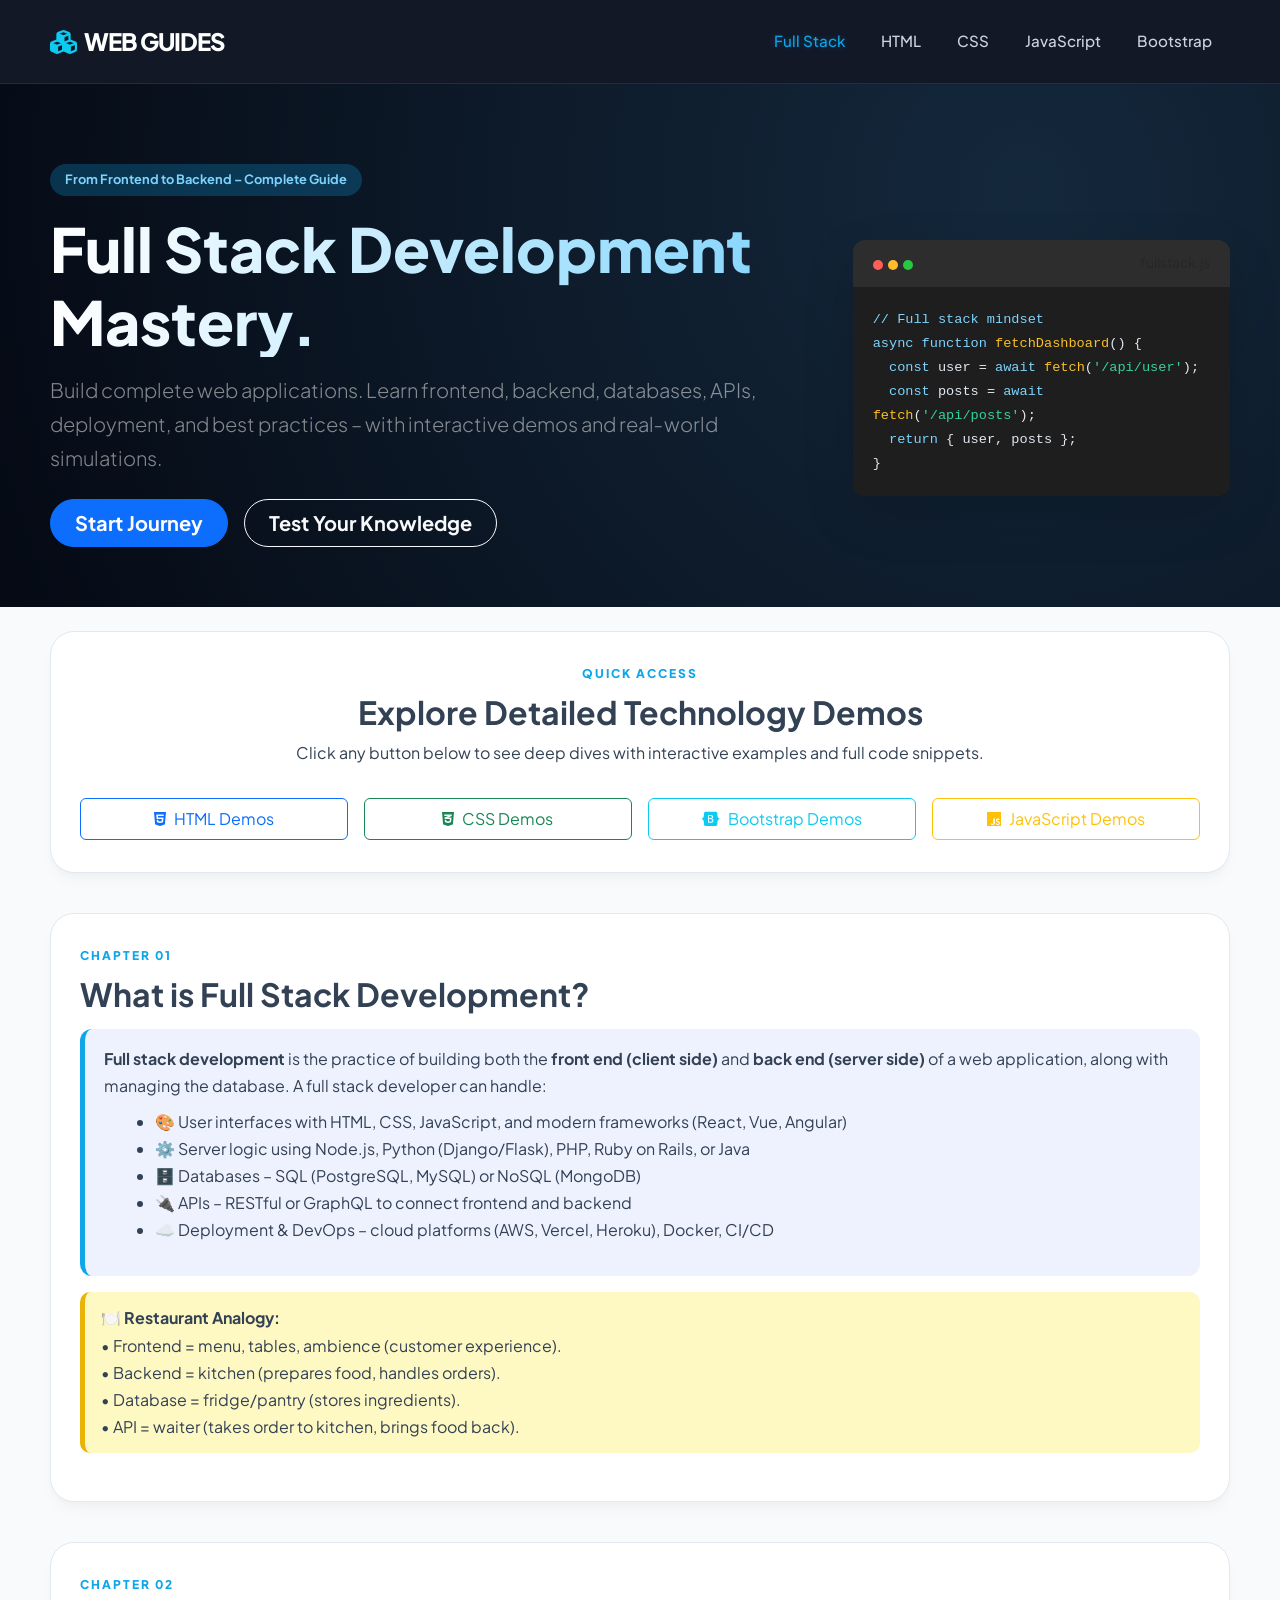
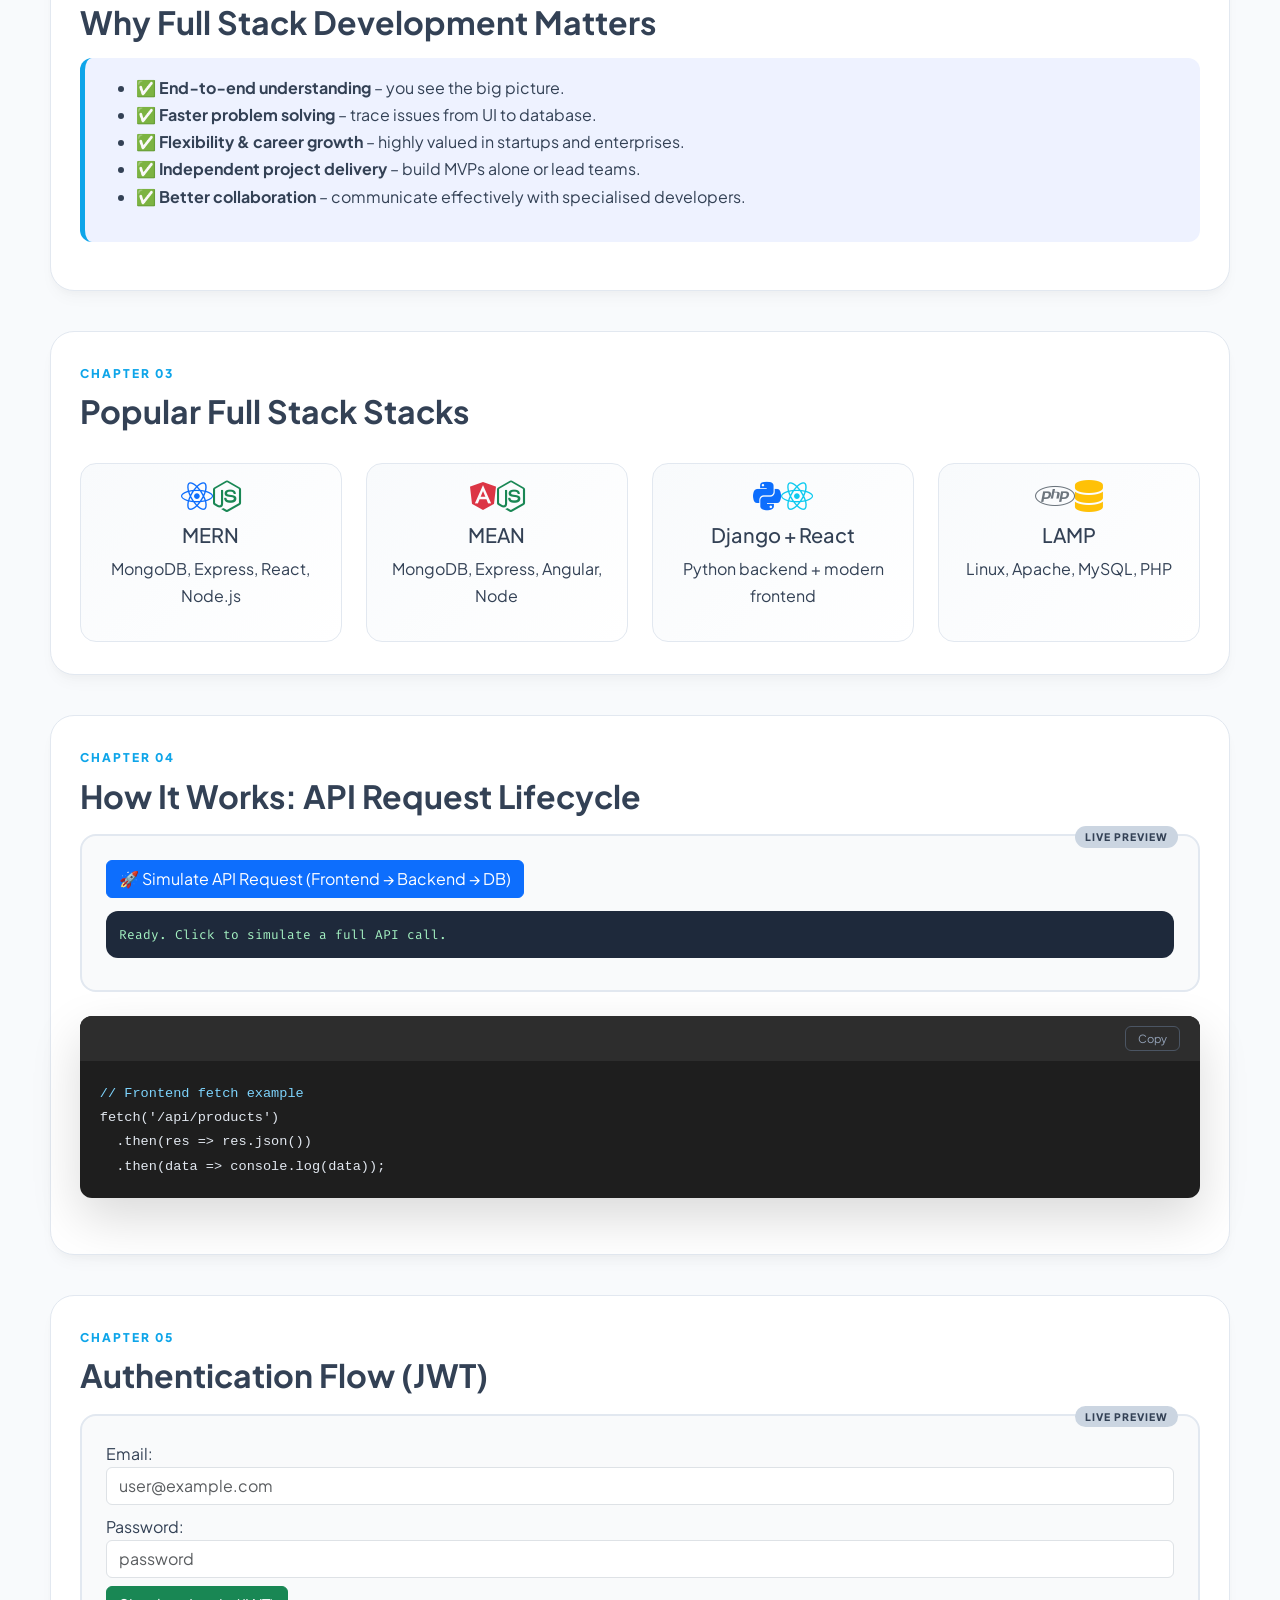
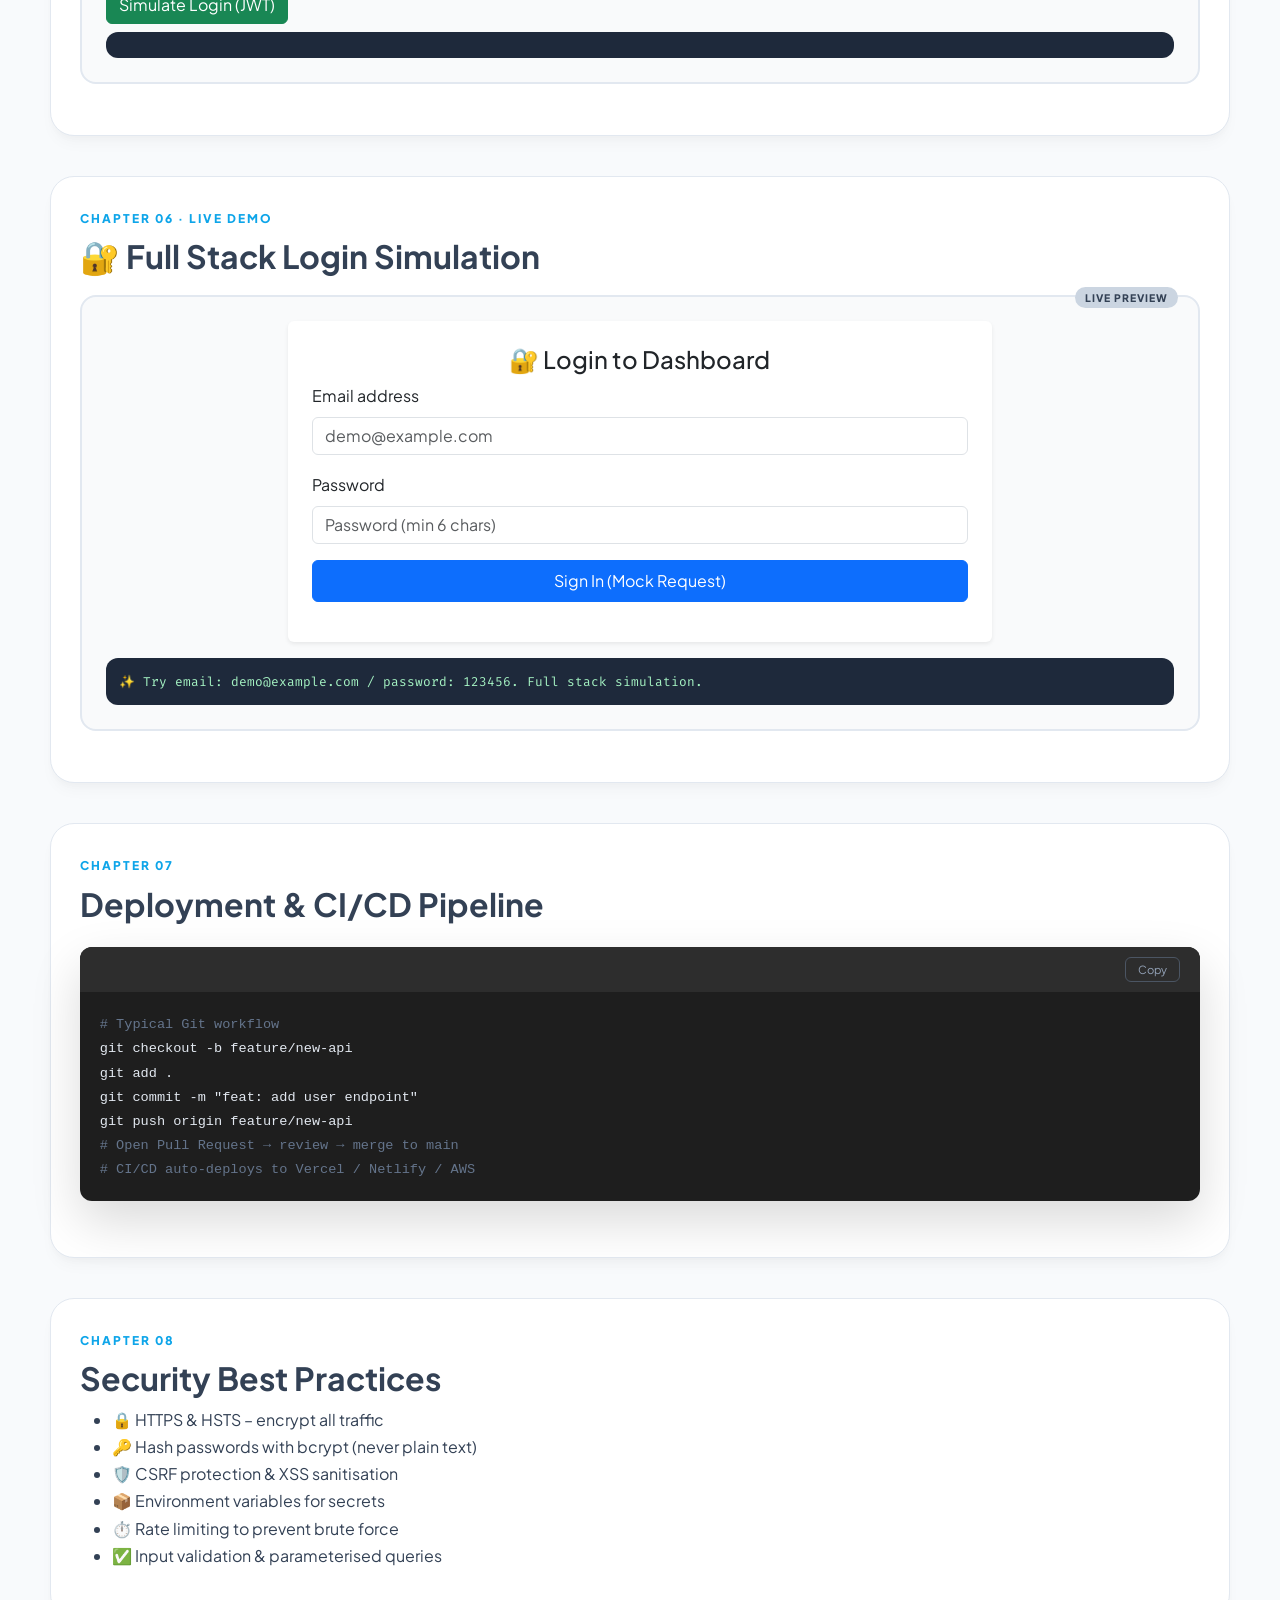
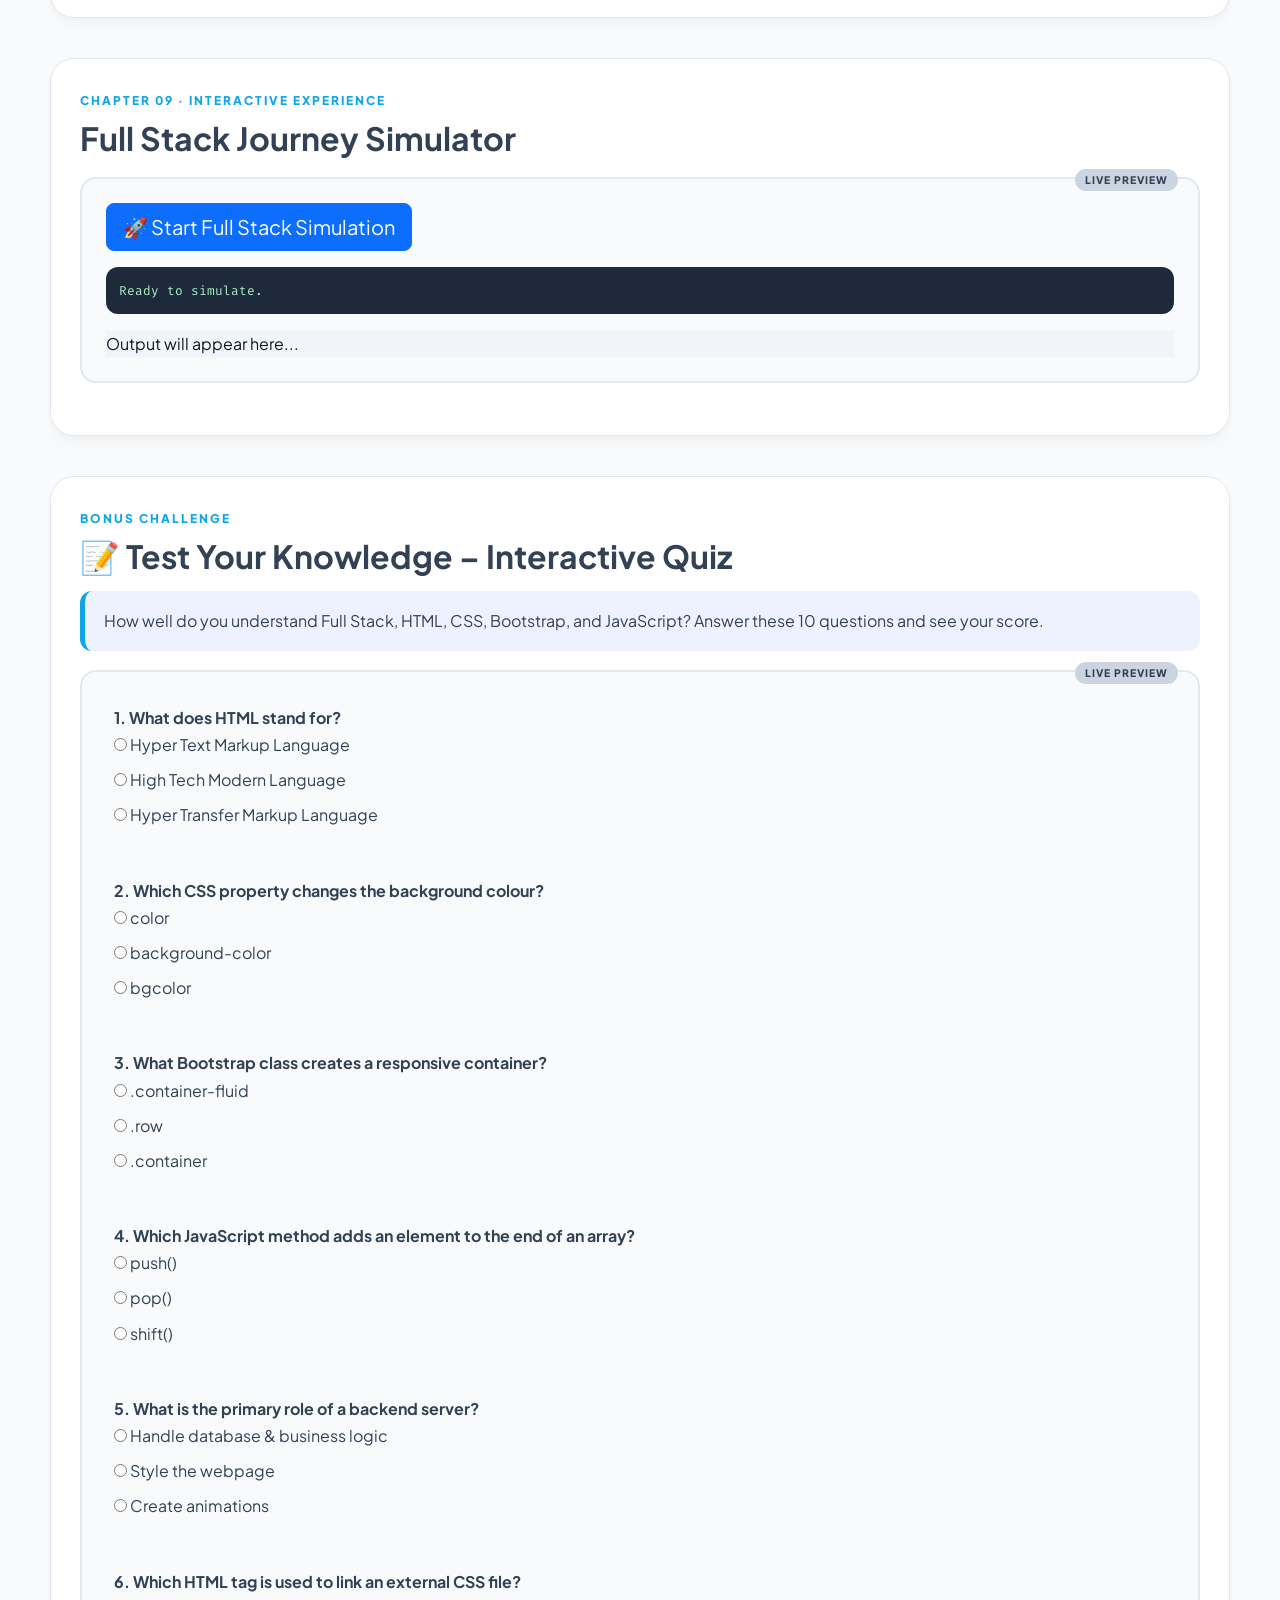
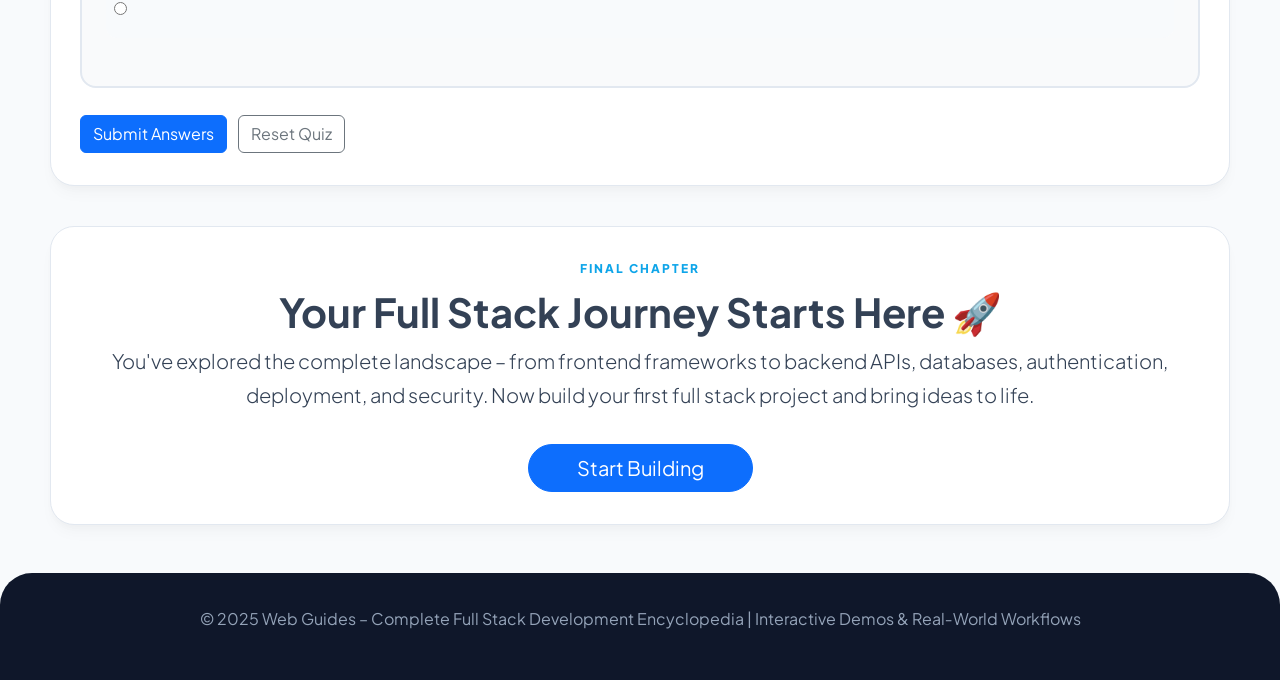
==== index.html @ 3c589c62 "Update index.html" ====
<!DOCTYPE html>
<html lang="en">
<head>
    <meta charset="UTF-8">
    <meta name="viewport" content="width=device-width, initial-scale=1.0, user-scalable=yes">
    <title>Full Stack Mastery | Complete Guide with Quiz & Interactive Demos</title>
    
    <!-- Bootstrap 5 CSS -->
    <link href="https://cdn.jsdelivr.net/npm/bootstrap@5.3.0/dist/css/bootstrap.min.css" rel="stylesheet">
    <!-- Google Fonts -->
    <link href="https://fonts.googleapis.com/css2?family=Plus+Jakarta+Sans:wght@300;400;500;600;700;800&family=Fira+Code:wght@400;500&display=swap" rel="stylesheet">
    <!-- FontAwesome -->
    <link rel="stylesheet" href="https://cdnjs.cloudflare.com/ajax/libs/font-awesome/6.4.0/css/all.min.css">
    
    <style>
        :root {
            --primary: #0ea5e9;
            --primary-dark: #0284c7;
            --dark: #0f172a;
            --light-bg: #f8fafc;
            --code-bg: #1e1e1e;
        }

        * {
            margin: 0;
            padding: 0;
            box-sizing: border-box;
        }

        body {
            font-family: 'Plus Jakarta Sans', sans-serif;
            background-color: var(--light-bg);
            color: #334155;
            line-height: 1.7;
        }

        .container {
            padding-left: 10px !important;
            padding-right: 10px !important;
            max-width: 1200px;
        }

        /* --- Updated Navbar & Hero Colors --- */
        .navbar {
            background: rgba(10, 15, 31, 0.96);
            backdrop-filter: blur(12px);
            border-bottom: 1px solid rgba(14, 165, 233, 0.2);
            padding: 1rem 0;
        }
        .navbar-brand { font-weight: 800; font-size: 1.5rem; letter-spacing: -1px; }
        .nav-link { 
            font-weight: 500; 
            color: #cbd5e1 !important; 
            margin: 0 10px;
            transition: 0.3s;
            font-size: 0.95rem;
        }
        .nav-link:hover, .nav-link.active { 
            color: var(--primary) !important; 
            text-shadow: 0 0 6px rgba(14,165,233,0.3);
        }

        /* Hero Section */
        .hero {
            background: radial-gradient(circle at 80% 20%, #14283c, #050a14);
            padding: 80px 0 60px;
            color: white;
            position: relative;
            overflow: hidden;
        }
        .hero::before {
            content: "";
            position: absolute;
            top: 0; left: 0; width: 100%; height: 100%;
            background: url('https://www.transparenttextures.com/patterns/carbon-fibre.png');
            opacity: 0.1;
        }
        .hero-title {
            font-size: 3.8rem;
            font-weight: 800;
            line-height: 1.2;
            background: linear-gradient(to right, #fff, #7dd3fc);
            -webkit-background-clip: text;
            -webkit-text-fill-color: transparent;
        }
        .hero-tag {
            background: rgba(14, 165, 233, 0.25);
            color: #7dd3fc;
            padding: 5px 15px;
            border-radius: 50px;
            font-weight: 700;
            font-size: 0.8rem;
            display: inline-block;
            margin-bottom: 1rem;
        }

        /* Doc Section Cards */
        .doc-section {
            background: white;
            border-radius: 24px;
            padding: 2rem 1.8rem;
            margin-bottom: 2.5rem;
            border: 1px solid #e2e8f0;
            box-shadow: 0 4px 6px -1px rgba(0,0,0,0.02), 0 10px 15px -3px rgba(0,0,0,0.03);
        }
        .chapter-badge {
            font-size: 0.75rem;
            font-weight: 800;
            color: var(--primary);
            text-transform: uppercase;
            letter-spacing: 2px;
            display: block;
            margin-bottom: 0.5rem;
        }

        /* Code Windows */
        .code-window {
            background: var(--code-bg);
            border-radius: 12px;
            margin: 1.5rem 0;
            box-shadow: 0 20px 50px rgba(0,0,0,0.15);
            overflow: hidden;
        }
        .code-header {
            background: #2d2d2d;
            padding: 10px 20px;
            display: flex;
            justify-content: space-between;
            align-items: center;
        }
        .mac-dots span {
            height: 10px; width: 10px; border-radius: 50%; display: inline-block; margin-right: 5px;
        }
        pre { 
            margin: 0; padding: 20px; color: #e2e8f0; 
            font-family: 'Fira Code', monospace; font-size: 0.85rem; 
            white-space: pre-wrap;
            word-break: break-word;
        }
        .btn-copy {
            background: transparent; border: 1px solid #4b5563; color: #94a3b8;
            font-size: 0.7rem; padding: 2px 12px; border-radius: 6px; transition: 0.3s;
        }
        .btn-copy:hover { border-color: var(--primary); color: white; }

        .explanation {
            background: #eef2ff;
            border-left: 5px solid var(--primary);
            padding: 1rem 1.2rem;
            border-radius: 12px;
            margin: 1rem 0;
        }
        .demo-area {
            background: #f9fafb;
            border: 2px solid #e2e8f0;
            border-radius: 16px;
            padding: 1.5rem;
            margin: 1.2rem 0;
            position: relative;
        }
        .demo-area::after {
            content: "LIVE PREVIEW";
            position: absolute;
            top: -10px; right: 20px;
            background: #cbd5e1;
            font-size: 0.65rem; font-weight: 800;
            padding: 2px 10px;
            border-radius: 20px;
            letter-spacing: 1px;
        }
        .tip {
            background: #fef9c3;
            border-left: 5px solid #eab308;
            padding: 0.8rem 1rem;
            border-radius: 10px;
            margin: 1rem 0;
        }
        .tech-stack-card {
            background: linear-gradient(135deg, #f8fafc, #ffffff);
            border-radius: 1rem;
            padding: 1rem;
            text-align: center;
            transition: all 0.3s;
            height: 100%;
            border: 1px solid #e2e8f0;
        }
        .tech-stack-card:hover { transform: translateY(-5px); box-shadow: 0 10px 20px rgba(0,0,0,0.05); }
        .step-log {
            background: #1e293b;
            color: #a5f3c3;
            padding: 0.8rem;
            border-radius: 12px;
            font-family: 'Fira Code', monospace;
            font-size: 0.8rem;
            margin-top: 0.8rem;
        }
        .quiz-option { margin-bottom: 0.5rem; cursor: pointer; }
        .quiz-question { margin-bottom: 1.5rem; padding: 0.5rem; background: #f8fafc; border-radius: 12px; }
        footer {
            background: #0f172a;
            color: #94a3b8;
            padding: 2rem;
            border-radius: 2rem 2rem 0 0;
            margin-top: 3rem;
            text-align: center;
        }
        @media (max-width: 700px) {
            .doc-section { padding: 1.2rem; }
            .hero-title { font-size: 2.5rem; }
        }
    </style>
</head>
<body>

<!-- Navbar with Full Stack active -->
<nav class="navbar navbar-expand-lg navbar-dark sticky-top">
    <div class="container">
        <a class="navbar-brand" href="#"><i class="fas fa-cubes text-info me-2"></i>WEB GUIDES</a>
        <button class="navbar-toggler" type="button" data-bs-toggle="collapse" data-bs-target="#navbarNav">
            <span class="navbar-toggler-icon"></span>
        </button>
        <div class="collapse navbar-collapse" id="navbarNav">
            <ul class="navbar-nav ms-auto">
                <li class="nav-item"><a class="nav-link active" href="./">Full Stack</a></li>
                <li class="nav-item"><a class="nav-link" href="./html.html">HTML</a></li>
                <li class="nav-item"><a class="nav-link" href="./Css.html">CSS</a></li>
                <li class="nav-item"><a class="nav-link" href="./javascript.html">JavaScript</a></li>
                <li class="nav-item"><a class="nav-link" href="./Bootstrap.html">Bootstrap</a></li>
            </ul>
        </div>
    </div>
</nav>

<!-- Hero Section -->
<header class="hero">
    <div class="container">
        <div class="row align-items-center">
            <div class="col-lg-8">
                <span class="hero-tag">From Frontend to Backend – Complete Guide</span>
                <h1 class="hero-title">Full Stack Development<br>Mastery.</h1>
                <p class="lead text-white-50 mt-3">Build complete web applications. Learn frontend, backend, databases, APIs, deployment, and best practices – with interactive demos and real‑world simulations.</p>
                <div class="d-flex gap-3 mt-4">
                    <a href="#intro" class="btn btn-primary btn-lg px-4 rounded-pill fw-bold">Start Journey</a>
                    <a href="#quizSection" class="btn btn-outline-light btn-lg px-4 rounded-pill fw-bold">Test Your Knowledge</a>
                </div>
            </div>
            <div class="col-lg-4 d-none d-lg-block">
                <div class="code-window mb-0">
                    <div class="code-header">
                        <div class="mac-dots"><span style="background:#ff5f56"></span><span style="background:#ffbd2e"></span><span style="background:#27c93f"></span></div>
                        <small class="text-muted">fullstack.js</small>
                    </div>
                    <pre><code><span style="color:#7dd3fc">// Full stack mindset</span>
<span style="color:#7dd3fc">async function</span> <span style="color:#fbbf24">fetchDashboard</span>() {
  <span style="color:#7dd3fc">const</span> user = <span style="color:#7dd3fc">await</span> <span style="color:#fbbf24">fetch</span>(<span style="color:#34d399">'/api/user'</span>);
  <span style="color:#7dd3fc">const</span> posts = <span style="color:#7dd3fc">await</span> <span style="color:#fbbf24">fetch</span>(<span style="color:#34d399">'/api/posts'</span>);
  <span style="color:#7dd3fc">return</span> { user, posts };
}</code></pre>
                </div>
            </div>
        </div>
    </div>
</header>

<div class="container mt-4">
    <!-- Quick links to technology demos (fixes gap) -->
    <div class="doc-section text-center">
        <span class="chapter-badge">Quick Access</span>
        <h2 class="fw-bold">Explore Detailed Technology Demos</h2>
        <p>Click any button below to see deep dives with interactive examples and full code snippets.</p>
        <div class="row g-3 mt-2">
            <div class="col-md-3"><a href="./html.html" class="btn btn-outline-primary w-100 py-2"><i class="fab fa-html5 me-2"></i>HTML Demos</a></div>
            <div class="col-md-3"><a href="./Css.html" class="btn btn-outline-success w-100 py-2"><i class="fab fa-css3-alt me-2"></i>CSS Demos</a></div>
            <div class="col-md-3"><a href="./Bootstrap.html" class="btn btn-outline-info w-100 py-2"><i class="fab fa-bootstrap me-2"></i>Bootstrap Demos</a></div>
            <div class="col-md-3"><a href="./javascript.html" class="btn btn-outline-warning w-100 py-2"><i class="fab fa-js me-2"></i>JavaScript Demos</a></div>
        </div>
    </div>

    <!-- INTRO: What is Full Stack -->
    <section id="intro" class="doc-section">
        <span class="chapter-badge">Chapter 01</span>
        <h2 class="fw-bold">What is Full Stack Development?</h2>
        <div class="explanation">
            <strong>Full stack development</strong> is the practice of building both the <strong>front end (client side)</strong> and <strong>back end (server side)</strong> of a web application, along with managing the database. A full stack developer can handle:
            <ul class="mt-2" style="margin-left: 1.2rem;">
                <li>🎨 User interfaces with HTML, CSS, JavaScript, and modern frameworks (React, Vue, Angular)</li>
                <li>⚙️ Server logic using Node.js, Python (Django/Flask), PHP, Ruby on Rails, or Java</li>
                <li>🗄️ Databases – SQL (PostgreSQL, MySQL) or NoSQL (MongoDB)</li>
                <li>🔌 APIs – RESTful or GraphQL to connect frontend and backend</li>
                <li>☁️ Deployment & DevOps – cloud platforms (AWS, Vercel, Heroku), Docker, CI/CD</li>
            </ul>
        </div>
        <div class="tip">
            🍽️ <strong>Restaurant Analogy:</strong><br>
            • Frontend = menu, tables, ambience (customer experience).<br>
            • Backend = kitchen (prepares food, handles orders).<br>
            • Database = fridge/pantry (stores ingredients).<br>
            • API = waiter (takes order to kitchen, brings food back).
        </div>
    </section>

    <!-- Why Full Stack -->
    <section class="doc-section">
        <span class="chapter-badge">Chapter 02</span>
        <h2 class="fw-bold">Why Full Stack Development Matters</h2>
        <div class="explanation">
            <ul>
                <li>✅ <strong>End‑to‑end understanding</strong> – you see the big picture.</li>
                <li>✅ <strong>Faster problem solving</strong> – trace issues from UI to database.</li>
                <li>✅ <strong>Flexibility & career growth</strong> – highly valued in startups and enterprises.</li>
                <li>✅ <strong>Independent project delivery</strong> – build MVPs alone or lead teams.</li>
                <li>✅ <strong>Better collaboration</strong> – communicate effectively with specialised developers.</li>
            </ul>
        </div>
    </section>

    <!-- Technology Stacks -->
    <section class="doc-section">
        <span class="chapter-badge">Chapter 03</span>
        <h2 class="fw-bold">Popular Full Stack Stacks</h2>
        <div class="row g-4 mt-2">
            <div class="col-md-3"><div class="tech-stack-card"><i class="fab fa-react fa-2x text-primary"></i><i class="fab fa-node-js fa-2x text-success"></i><h5 class="mt-2">MERN</h5><p>MongoDB, Express, React, Node.js</p></div></div>
            <div class="col-md-3"><div class="tech-stack-card"><i class="fab fa-angular fa-2x text-danger"></i><i class="fab fa-node-js fa-2x text-success"></i><h5 class="mt-2">MEAN</h5><p>MongoDB, Express, Angular, Node</p></div></div>
            <div class="col-md-3"><div class="tech-stack-card"><i class="fab fa-python fa-2x text-primary"></i><i class="fab fa-react fa-2x text-info"></i><h5 class="mt-2">Django + React</h5><p>Python backend + modern frontend</p></div></div>
            <div class="col-md-3"><div class="tech-stack-card"><i class="fab fa-php fa-2x text-secondary"></i><i class="fas fa-database fa-2x text-warning"></i><h5 class="mt-2">LAMP</h5><p>Linux, Apache, MySQL, PHP</p></div></div>
        </div>
    </section>

    <!-- API Lifecycle Simulation -->
    <section class="doc-section">
        <span class="chapter-badge">Chapter 04</span>
        <h2 class="fw-bold">How It Works: API Request Lifecycle</h2>
        <div class="demo-area">
            <button id="apiSimulateBtn" class="btn btn-primary">🚀 Simulate API Request (Frontend → Backend → DB)</button>
            <div id="apiLog" class="step-log">Ready. Click to simulate a full API call.</div>
            <div id="apiResponse" class="code-block mt-2" style="background:#f1f5f9; color:#0f172a;"></div>
        </div>
        <div class="code-window">
            <div class="code-header"><div class="mac-dots"></div><button class="btn-copy" onclick="copyCode(this)">Copy</button></div>
            <pre><code><span style="color:#7dd3fc">// Frontend fetch example</span>
fetch('/api/products')
  .then(res => res.json())
  .then(data => console.log(data));</code></pre>
        </div>
    </section>

    <!-- Authentication Flow (JWT) Interactive -->
    <section class="doc-section">
        <span class="chapter-badge">Chapter 05</span>
        <h2 class="fw-bold">Authentication Flow (JWT)</h2>
        <div class="demo-area">
            <form id="authSimForm">
                <div class="mb-2"><label>Email:</label><input type="email" id="authEmail" class="form-control" placeholder="user@example.com"></div>
                <div class="mb-2"><label>Password:</label><input type="password" id="authPassword" class="form-control" placeholder="password"></div>
                <button type="submit" class="btn btn-success">Simulate Login (JWT)</button>
            </form>
            <div id="jwtLog" class="step-log mt-2"></div>
        </div>
    </section>

    <!-- Interactive Login Form (Frontend + Mock Backend) -->
    <section class="doc-section">
        <span class="chapter-badge">Chapter 06 · Live Demo</span>
        <h2 class="fw-bold">🔐 Full Stack Login Simulation</h2>
        <div class="demo-area">
            <div class="row justify-content-center">
                <div class="col-md-8">
                    <div class="card shadow-sm border-0">
                        <div class="card-body p-4">
                            <h4 class="card-title text-center">🔐 Login to Dashboard</h4>
                            <form id="liveLoginForm">
                                <div class="mb-3">
                                    <label class="form-label">Email address</label>
                                    <input type="email" class="form-control" id="demoEmail" placeholder="demo@example.com" required>
                                </div>
                                <div class="mb-3">
                                    <label class="form-label">Password</label>
                                    <input type="password" class="form-control" id="demoPassword" placeholder="Password (min 6 chars)" required>
                                </div>
                                <button type="submit" class="btn btn-primary w-100 py-2">Sign In (Mock Request)</button>
                                <div id="liveMessage" class="mt-3"></div>
                            </form>
                        </div>
                    </div>
                </div>
            </div>
            <div id="loginSimLog" class="step-log mt-3">✨ Try email: demo@example.com / password: 123456. Full stack simulation.</div>
        </div>
    </section>

    <!-- Deployment & Git Workflow -->
    <section class="doc-section">
        <span class="chapter-badge">Chapter 07</span>
        <h2 class="fw-bold">Deployment & CI/CD Pipeline</h2>
        <div class="code-window">
            <div class="code-header"><div class="mac-dots"></div><button class="btn-copy" onclick="copyCode(this)">Copy</button></div>
            <pre><code><span style="color:#64748b"># Typical Git workflow</span>
git checkout -b feature/new-api
git add .
git commit -m "feat: add user endpoint"
git push origin feature/new-api
<span style="color:#64748b"># Open Pull Request → review → merge to main</span>
<span style="color:#64748b"># CI/CD auto-deploys to Vercel / Netlify / AWS</span></code></pre>
        </div>
    </section>

    <!-- Security Best Practices -->
    <section class="doc-section">
        <span class="chapter-badge">Chapter 08</span>
        <h2 class="fw-bold">Security Best Practices</h2>
        <ul class="mb-3">
            <li>🔒 HTTPS & HSTS – encrypt all traffic</li>
            <li>🔑 Hash passwords with bcrypt (never plain text)</li>
            <li>🛡️ CSRF protection & XSS sanitisation</li>
            <li>📦 Environment variables for secrets</li>
            <li>⏱️ Rate limiting to prevent brute force</li>
            <li>✅ Input validation & parameterised queries</li>
        </ul>
    </section>

    <!-- Full Stack Journey Simulator -->
    <section class="doc-section">
        <span class="chapter-badge">Chapter 09 · Interactive Experience</span>
        <h2 class="fw-bold">Full Stack Journey Simulator</h2>
        <div class="demo-area">
            <button id="fullStackJourneyBtn" class="btn btn-primary btn-lg">🚀 Start Full Stack Simulation</button>
            <div id="journeyLog" class="step-log mt-3">Ready to simulate.</div>
            <div id="journeyResult" class="code-block mt-3" style="background:#f1f5f9; color:#0f172a;">Output will appear here...</div>
        </div>
    </section>

    <!-- ========== QUIZ SECTION (NEW) ========== -->
    <section id="quizSection" class="doc-section">
        <span class="chapter-badge">Bonus Challenge</span>
        <h2 class="fw-bold">📝 Test Your Knowledge – Interactive Quiz</h2>
        <div class="explanation">
            How well do you understand Full Stack, HTML, CSS, Bootstrap, and JavaScript? Answer these 10 questions and see your score.
        </div>
        <div id="quizContainer" class="demo-area" style="text-align: left;"></div>
        <button id="submitQuiz" class="btn btn-primary mt-2">Submit Answers</button>
        <button id="resetQuiz" class="btn btn-outline-secondary mt-2 ms-2">Reset Quiz</button>
        <div id="quizResult" class="tip mt-3" style="display:none;"></div>
    </section>

    <!-- Conclusion -->
    <section class="doc-section text-center">
        <span class="chapter-badge">Final Chapter</span>
        <h2 class="fw-bold display-6">Your Full Stack Journey Starts Here 🚀</h2>
        <p class="lead">You've explored the complete landscape – from frontend frameworks to backend APIs, databases, authentication, deployment, and security. Now build your first full stack project and bring ideas to life.</p>
        <a href="#" class="btn btn-primary btn-lg rounded-pill px-5 mt-3">Start Building</a>
    </section>
</div>

<footer>
    <p>© 2025 Web Guides – Complete Full Stack Development Encyclopedia | Interactive Demos & Real‑World Workflows</p>
</footer>

<script src="https://cdn.jsdelivr.net/npm/bootstrap@5.3.0/dist/js/bootstrap.bundle.min.js"></script>
<script>
    // Copy function
    function copyCode(btn) {
        const pre = btn.parentElement.nextElementSibling;
        const code = pre.innerText;
        navigator.clipboard.writeText(code).then(() => {
            const old = btn.innerText;
            btn.innerText = "Copied!";
            setTimeout(() => btn.innerText = old, 1500);
        });
    }

    // ========== API Lifecycle Simulation ==========
    const apiBtn = document.getElementById('apiSimulateBtn');
    const apiLog = document.getElementById('apiLog');
    const apiResp = document.getElementById('apiResponse');
    async function simulateAPI() {
        apiLog.innerHTML = "📡 Frontend: Sending GET /api/products...";
        apiResp.innerHTML = "⏳ Waiting...";
        await delay(600);
        apiLog.innerHTML += "\n⚙️ Backend: Received request. Validating token...";
        await delay(500);
        apiLog.innerHTML += "\n🗄️ Database: Executing SELECT * FROM products";
        await delay(700);
        apiLog.innerHTML += "\n🗄️ Database: Found 3 products. Returning rows.";
        await delay(500);
        apiLog.innerHTML += "\n⚙️ Backend: Formatting JSON response (200 OK).";
        await delay(400);
        apiLog.innerHTML += "\n🖥️ Frontend: Received response. Rendering product list.";
        apiResp.innerHTML = `<strong>✅ API Response (mock):</strong><br>[
  { id: 1, name: "Full Stack Course", price: 49 },
  { id: 2, name: "JavaScript Mastery", price: 39 },
  { id: 3, name: "Bootstrap Pro", price: 29 }
]`;
    }
    apiBtn?.addEventListener('click', simulateAPI);

    // ========== JWT Simulation ==========
    const authForm = document.getElementById('authSimForm');
    const jwtLog = document.getElementById('jwtLog');
    authForm?.addEventListener('submit', (e) => {
        e.preventDefault();
        const email = document.getElementById('authEmail').value;
        const pwd = document.getElementById('authPassword').value;
        jwtLog.innerHTML = "🔐 Sending credentials to backend...";
        setTimeout(() => {
            if (email === "demo@example.com" && pwd === "123456") {
                jwtLog.innerHTML = "✅ Backend: User validated. JWT token generated: eyJhbGciOiJIUzI1NiIs...<br>🔑 Token stored in localStorage (mock).";
            } else {
                jwtLog.innerHTML = "❌ Invalid credentials. Access denied. (Hint: use demo@example.com / 123456)";
            }
        }, 800);
    });

    // ========== Live Login Simulation ==========
    const liveForm = document.getElementById('liveLoginForm');
    const demoEmail = document.getElementById('demoEmail');
    const demoPassword = document.getElementById('demoPassword');
    const liveMsg = document.getElementById('liveMessage');
    const loginSimLog = document.getElementById('loginSimLog');
    liveForm?.addEventListener('submit', async (e) => {
        e.preventDefault();
        const email = demoEmail.value;
        const pwd = demoPassword.value;
        if (!email.includes('@')) { liveMsg.innerHTML = '<div class="alert alert-danger">❌ Invalid email format</div>'; loginSimLog.innerHTML = '❌ Validation failed: email.'; return; }
        if (pwd.length < 6) { liveMsg.innerHTML = '<div class="alert alert-danger">❌ Password must be at least 6 characters</div>'; loginSimLog.innerHTML = '❌ Validation failed: password too short.'; return; }
        liveMsg.innerHTML = '<div class="alert alert-info">🔄 Sending to backend...</div>';
        loginSimLog.innerHTML = '📡 Frontend → POST /api/login';
        await delay(600);
        loginSimLog.innerHTML += '\n⚙️ Backend: Verifying credentials...';
        await delay(500);
        if (email === 'demo@example.com' && pwd === '123456') {
            loginSimLog.innerHTML += '\n🗄️ Database: User found. Password match.';
            await delay(500);
            loginSimLog.innerHTML += '\n✅ Backend: JWT issued. 200 OK.';
            liveMsg.innerHTML = '<div class="alert alert-success">✅ Login successful! Redirecting to dashboard (mock).</div>';
        } else {
            loginSimLog.innerHTML += '\n🗄️ Database: User not found or wrong password.';
            await delay(500);
            loginSimLog.innerHTML += '\n❌ Backend: 401 Unauthorized.';
            liveMsg.innerHTML = '<div class="alert alert-danger">❌ Invalid credentials. Use demo@example.com / 123456</div>';
        }
        loginSimLog.innerHTML += '\n🏁 End of simulation.';
    });

    // ========== Full Stack Journey Simulator ==========
    const journeyBtn = document.getElementById('fullStackJourneyBtn');
    const journeyLog = document.getElementById('journeyLog');
    const journeyResult = document.getElementById('journeyResult');
    async function fullJourney() {
        journeyLog.innerHTML = "🌐 1. Frontend: User clicks 'Dashboard' button. Sending GET /api/user/profile";
        journeyResult.innerHTML = "⏳ Simulation in progress...";
        await delay(700);
        journeyLog.innerHTML += "\n⚙️ 2. Backend: Received request. Checking authentication token from header.";
        await delay(600);
        journeyLog.innerHTML += "\n🔐 3. Backend: Token valid. Fetching user data from database.";
        await delay(800);
        journeyLog.innerHTML += "\n🗄️ 4. Database: SELECT * FROM users WHERE id = 42 → found record.";
        await delay(600);
        journeyLog.innerHTML += "\n⚙️ 5. Backend: Constructing JSON response (user + recent orders).";
        await delay(500);
        journeyLog.innerHTML += "\n🖥️ 6. Frontend: Received response, updating UI dynamically.";
        journeyResult.innerHTML = `<strong>✅ Full Stack Journey Completed!</strong><br>
        Response received: <code>{ "user": { "name": "Alex Johnson", "email": "alex@example.com" }, "orders": 5 }</code><br>
        ✔️ Frontend → Backend API → Database → Response to frontend → UI update successful.`;
    }
    journeyBtn?.addEventListener('click', fullJourney);

    function delay(ms) { return new Promise(resolve => setTimeout(resolve, ms)); }

    // ========== QUIZ LOGIC ==========
    const questions = [
        { text: "What does HTML stand for?", options: ["Hyper Text Markup Language", "High Tech Modern Language", "Hyper Transfer Markup Language"], correct: 0, section: "HTML" },
        { text: "Which CSS property changes the background colour?", options: ["color", "background-color", "bgcolor"], correct: 1, section: "CSS" },
        { text: "What Bootstrap class creates a responsive container?", options: [".container-fluid", ".row", ".container"], correct: 2, section: "Bootstrap" },
        { text: "Which JavaScript method adds an element to the end of an array?", options: ["push()", "pop()", "shift()"], correct: 0, section: "JavaScript" },
        { text: "What is the primary role of a backend server?", options: ["Handle database & business logic", "Style the webpage", "Create animations"], correct: 0, section: "Full Stack" },
        { text: "Which HTML tag is used to link an external CSS file?", options: ["<style>", "<link>", "<css>"], correct: 1, section: "HTML" },
        { text: "What does `flexbox` help with in CSS?", options: ["Layout alignment", "Color gradients", "Animations"], correct: 0, section: "CSS" },
        { text: "Which Bootstrap component creates a collapsible sidebar?", options: ["Modal", "Offcanvas", "Carousel"], correct: 1, section: "Bootstrap" },
        { text: "What does `localStorage` do in JavaScript?", options: ["Stores data persistently in browser", "Stores data on server", "Deletes cookies"], correct: 0, section: "JavaScript" },
        { text: "What is a JWT used for in full stack apps?", options: ["Authentication", "Styling", "Database query"], correct: 0, section: "Full Stack" }
    ];

    let userAnswers = new Array(questions.length).fill(null);

    function renderQuiz() {
        const container = document.getElementById('quizContainer');
        if (!container) return;
        let html = '';
        questions.forEach((q, idx) => {
            html += `<div class="quiz-question"><strong>${idx + 1}. ${q.text}</strong><br>`;
            q.options.forEach((opt, optIdx) => {
                const checked = (userAnswers[idx] === optIdx) ? 'checked' : '';
                html += `<label class="quiz-option d-block">
                            <input type="radio" name="q${idx}" value="${optIdx}" ${checked} onchange="setAnswer(${idx}, ${optIdx})"> ${opt}
                         </label>`;
            });
            html += `</div>`;
        });
        container.innerHTML = html;
    }

    window.setAnswer = function(qIndex, optIndex) {
        userAnswers[qIndex] = optIndex;
    };

    function calculateScore() {
        let score = 0;
        for (let i = 0; i < questions.length; i++) {
            if (userAnswers[i] === questions[i].correct) score++;
        }
        return score;
    }

    function showResults() {
        const score = calculateScore();
        const total = questions.length;
        const percentage = Math.round((score / total) * 100);
        let feedback = '';
        if (percentage >= 90) feedback = '🌟 Excellent! You\'re a Full Stack expert!';
        else if (percentage >= 70) feedback = '👍 Great job! You have solid understanding.';
        else if (percentage >= 50) feedback = '📚 Good effort! Review the topics to improve.';
        else feedback = '💪 Keep learning! Go through the demos again and retake the quiz.';
        
        const resultDiv = document.getElementById('quizResult');
        resultDiv.style.display = 'block';
        resultDiv.innerHTML = `<strong>Your Score: ${score} / ${total} (${percentage}%)</strong><br>${feedback}<br>
                               <button class="btn btn-sm btn-info mt-2" onclick="showCorrectAnswers()">Show Correct Answers</button>`;
    }

    window.showCorrectAnswers = function() {
        let correctHtml = '<div class="mt-3"><strong>✅ Correct Answers:</strong><ul>';
        for (let i = 0; i < questions.length; i++) {
            correctHtml += `<li><strong>${i+1}. ${questions[i].text}</strong><br>✔️ Correct: ${questions[i].options[questions[i].correct]}</li>`;
        }
        correctHtml += '</ul></div>';
        const resultDiv = document.getElementById('quizResult');
        resultDiv.innerHTML += correctHtml;
    };

    function resetQuiz() {
        userAnswers.fill(null);
        renderQuiz();
        document.getElementById('quizResult').style.display = 'none';
        document.getElementById('quizResult').innerHTML = '';
    }

    document.getElementById('submitQuiz')?.addEventListener('click', showResults);
    document.getElementById('resetQuiz')?.addEventListener('click', resetQuiz);
    renderQuiz();
</script>
</body>
</html>
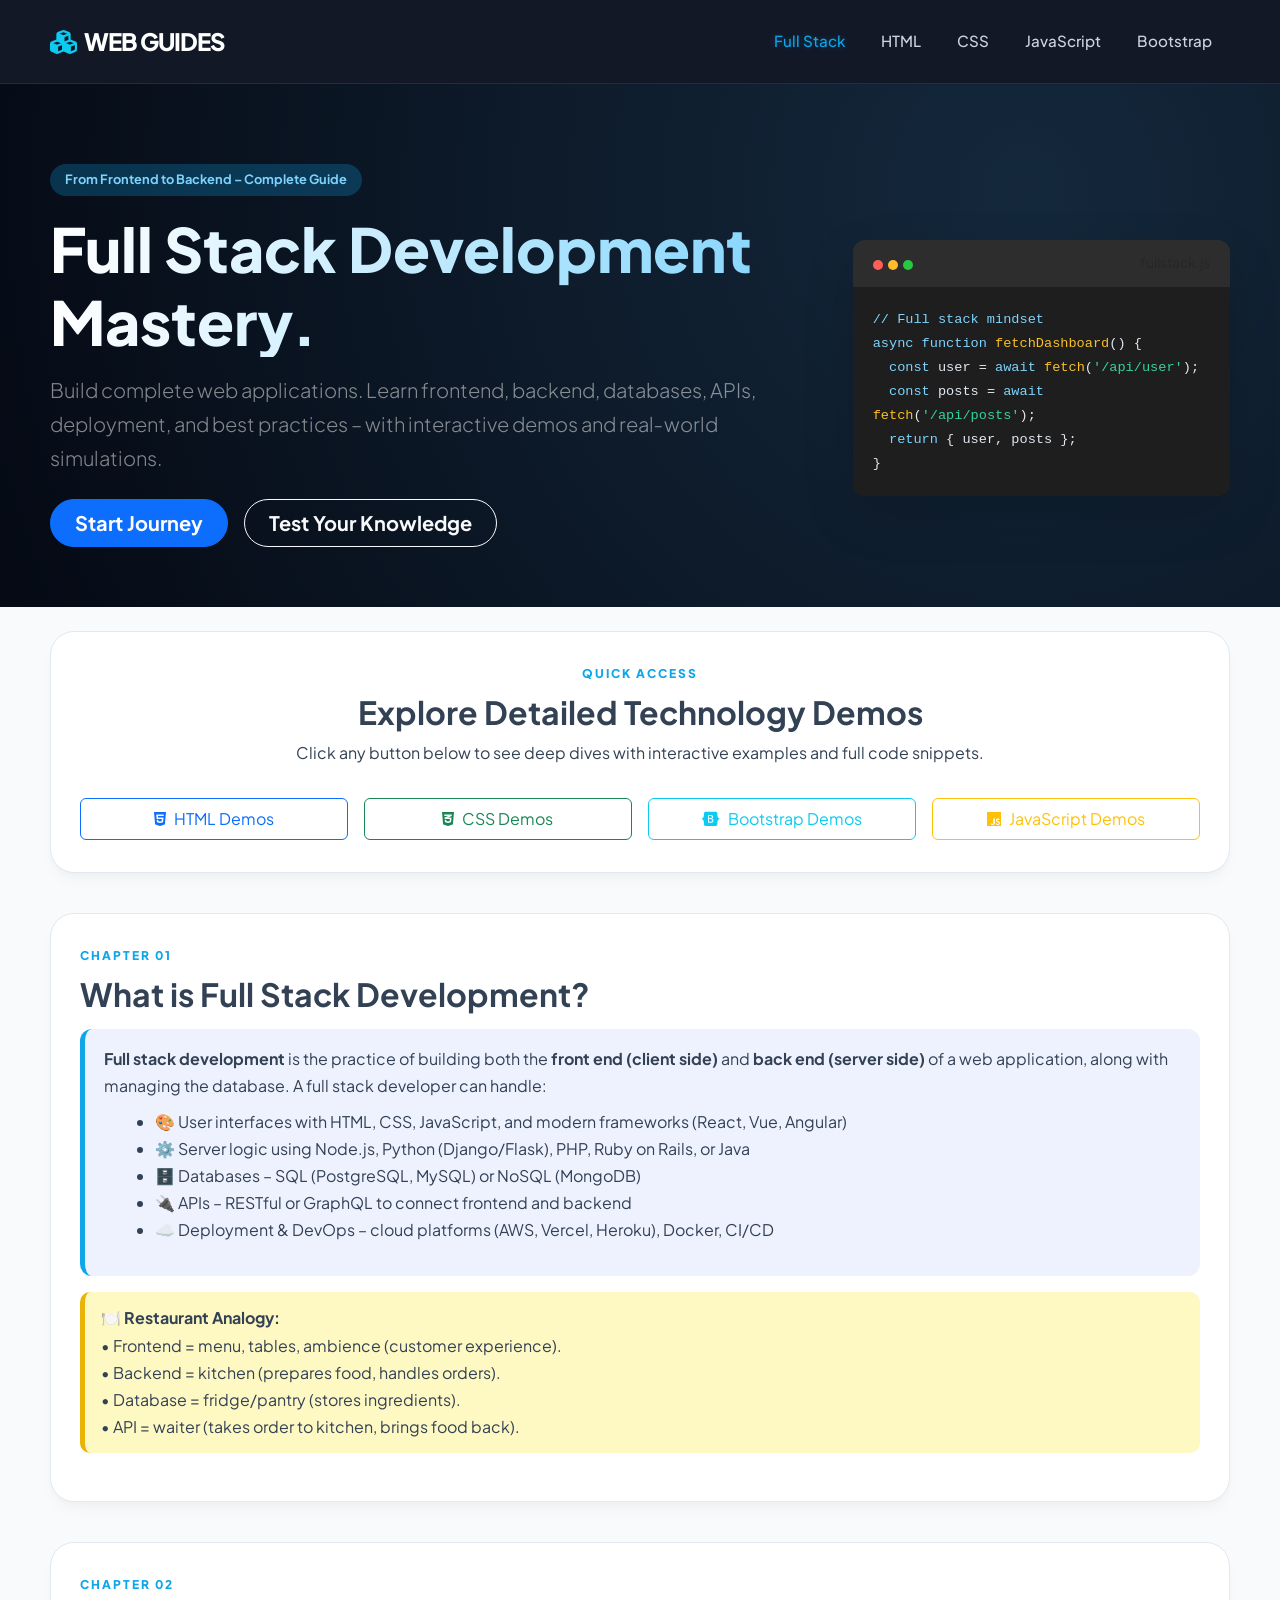
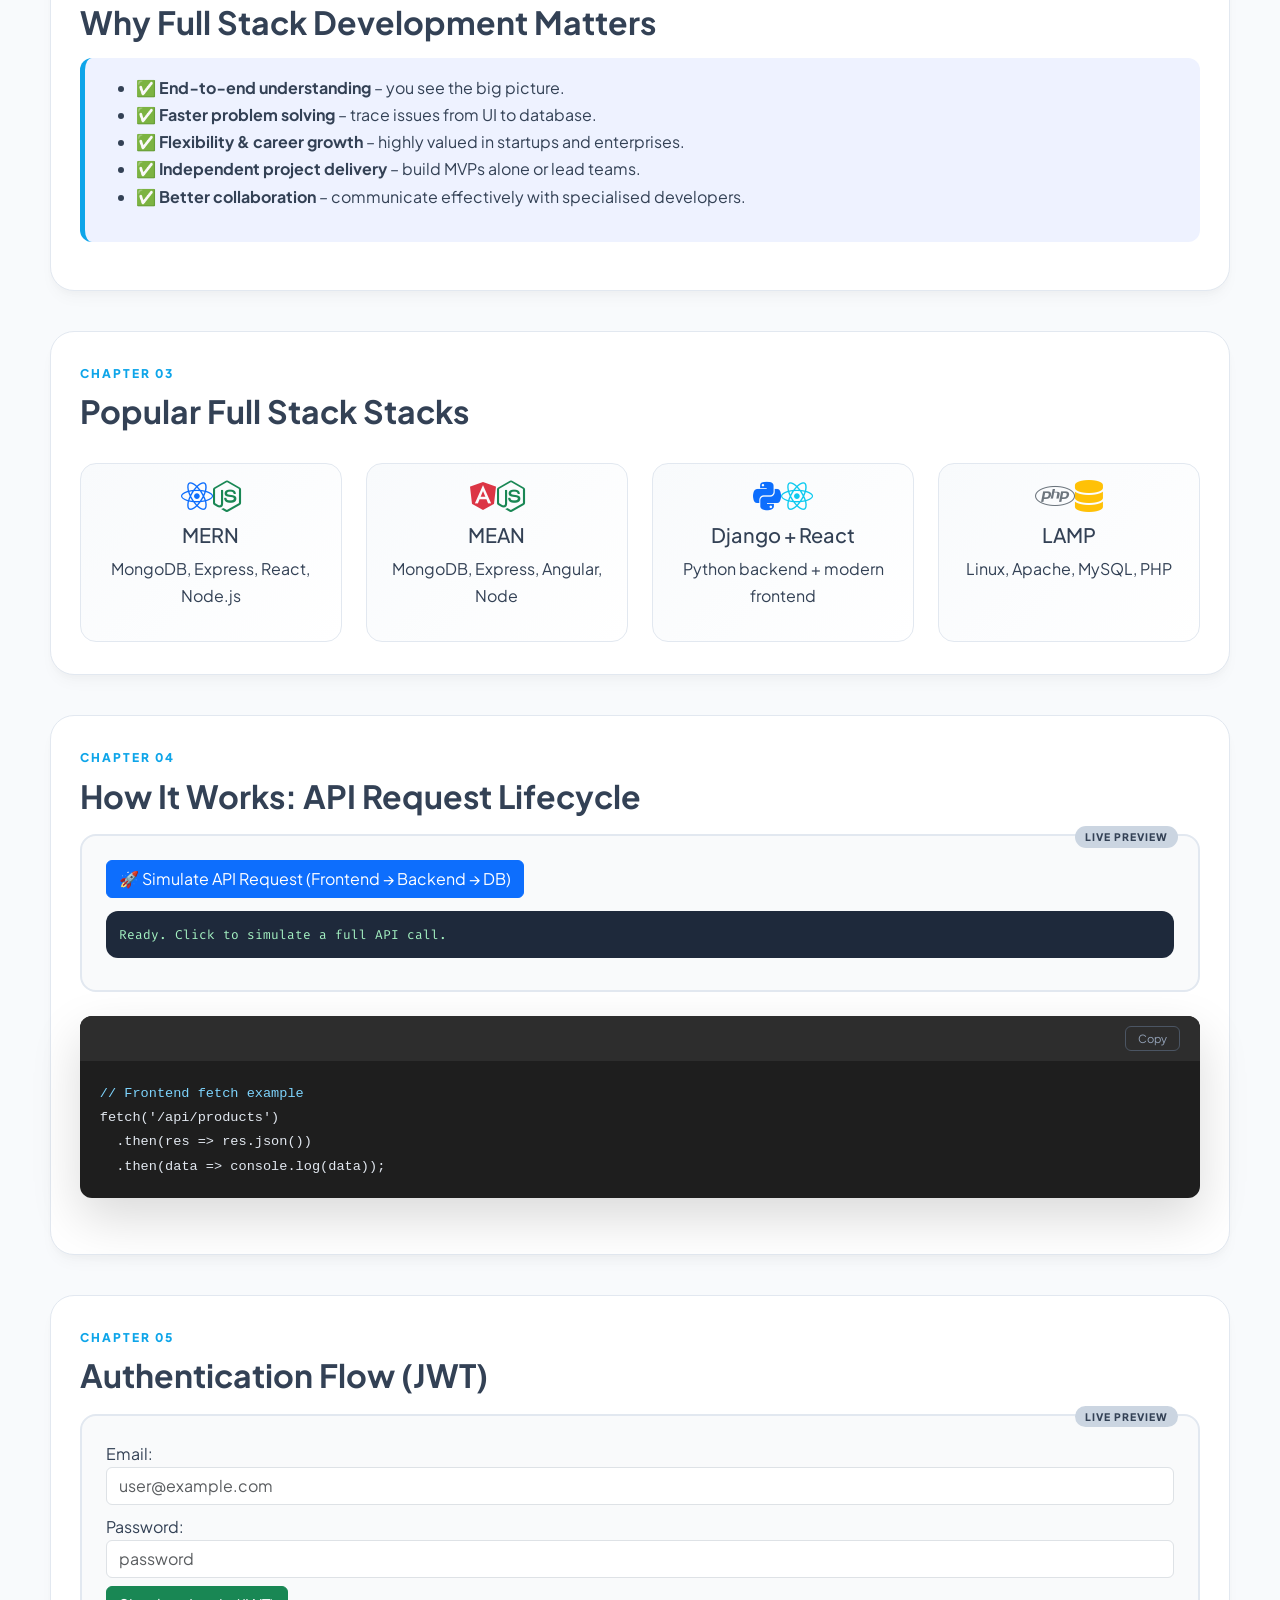
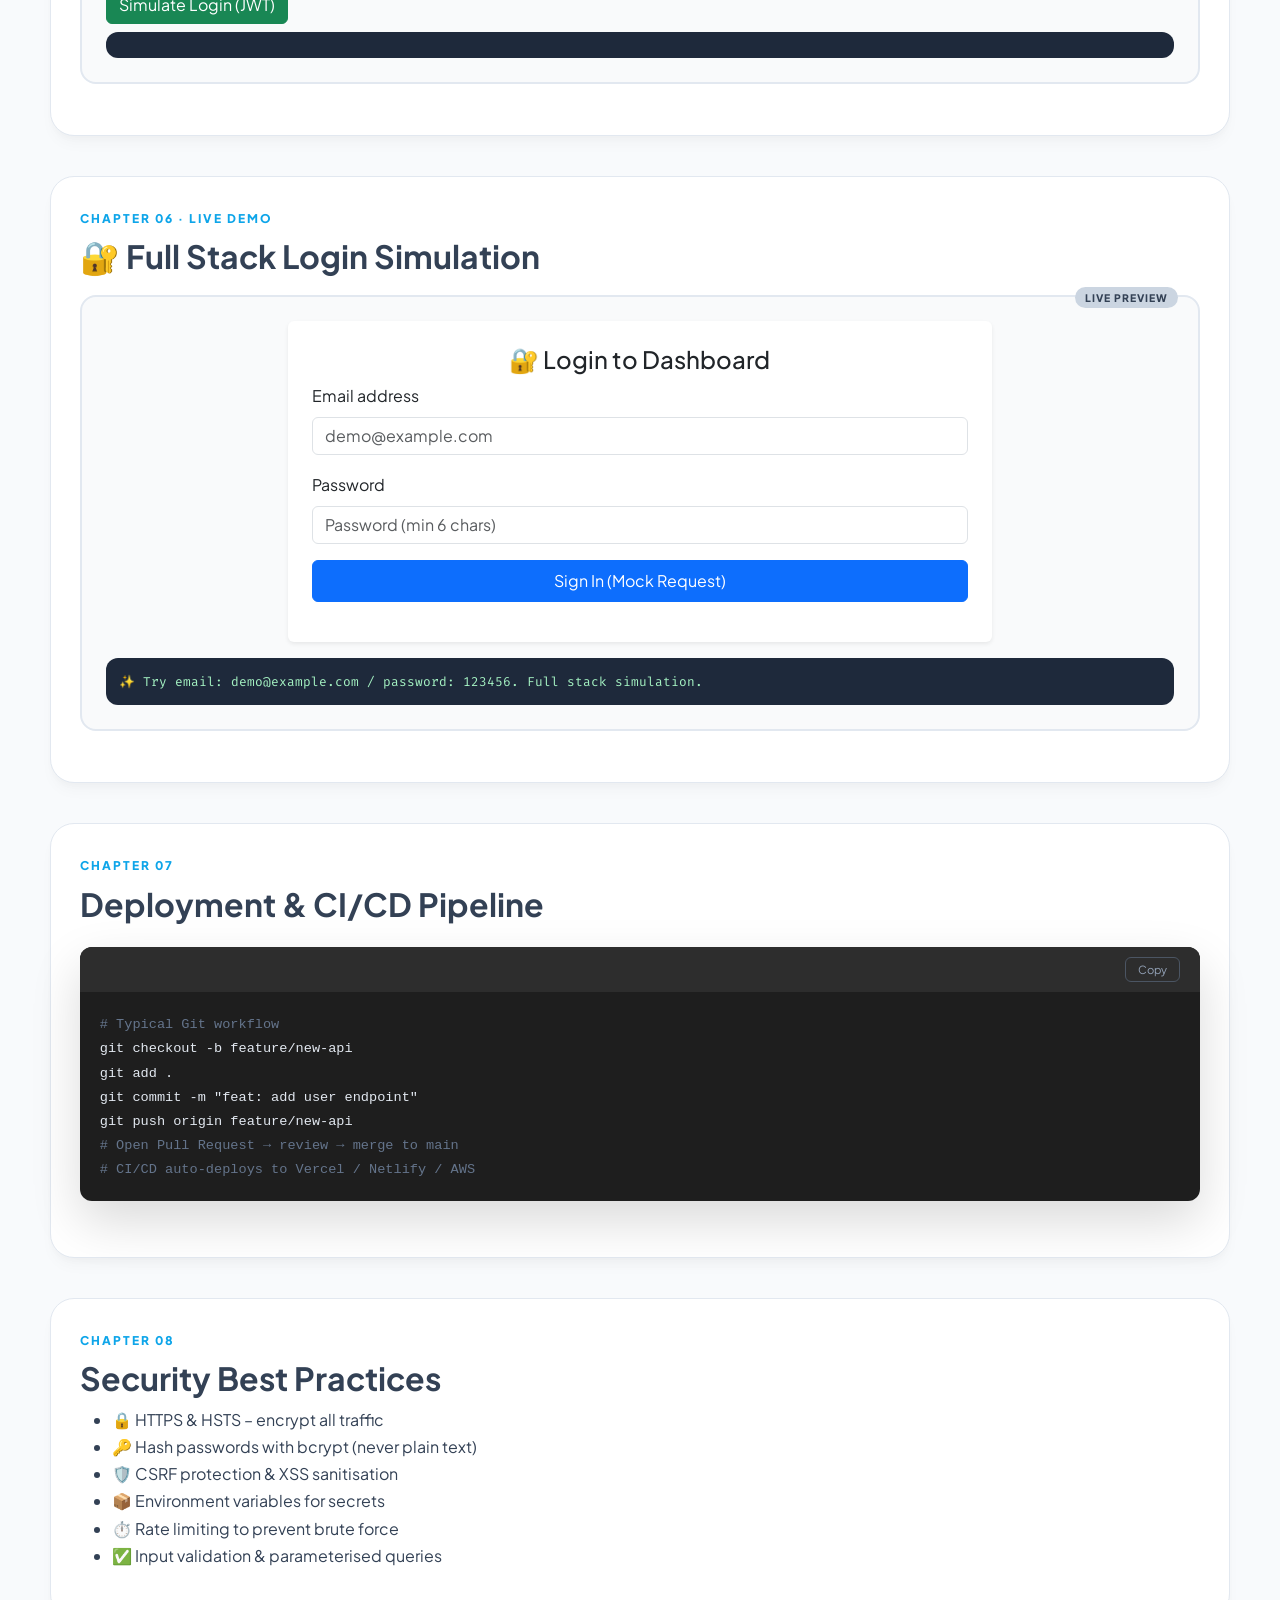
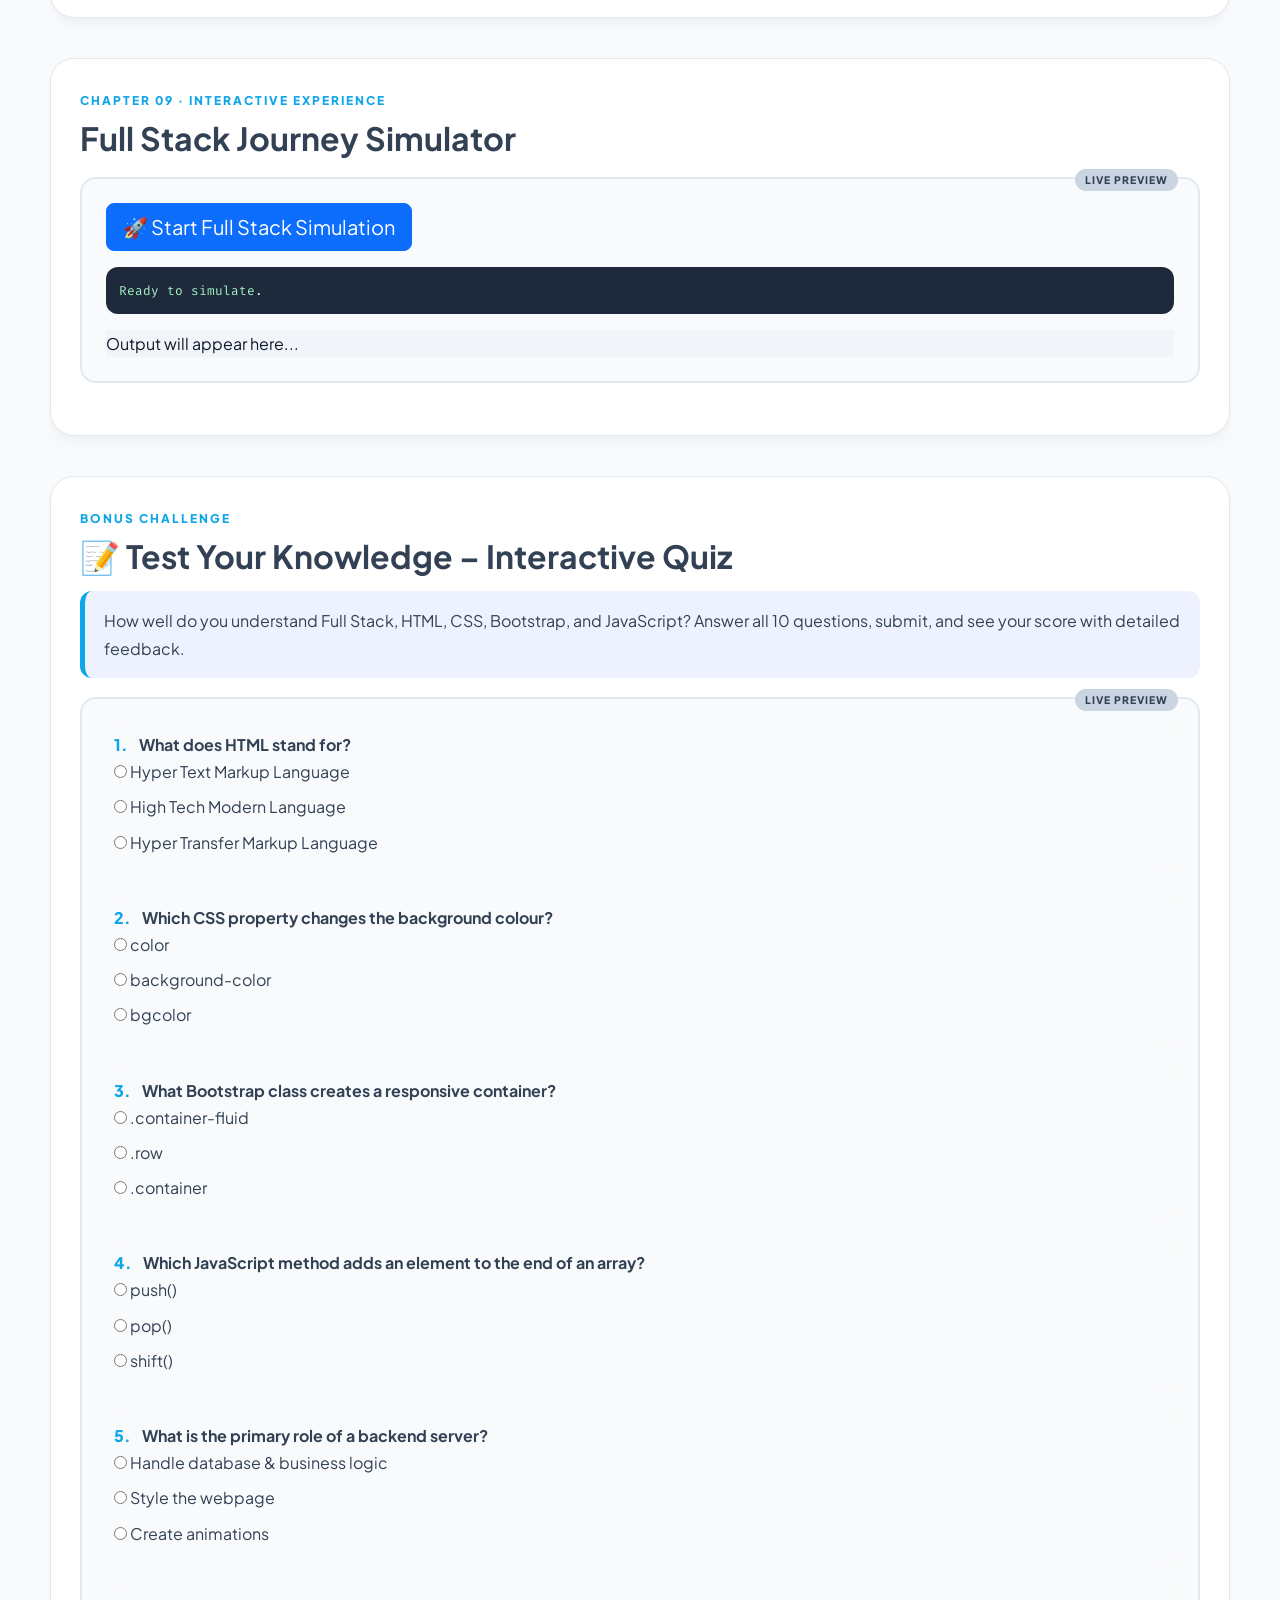
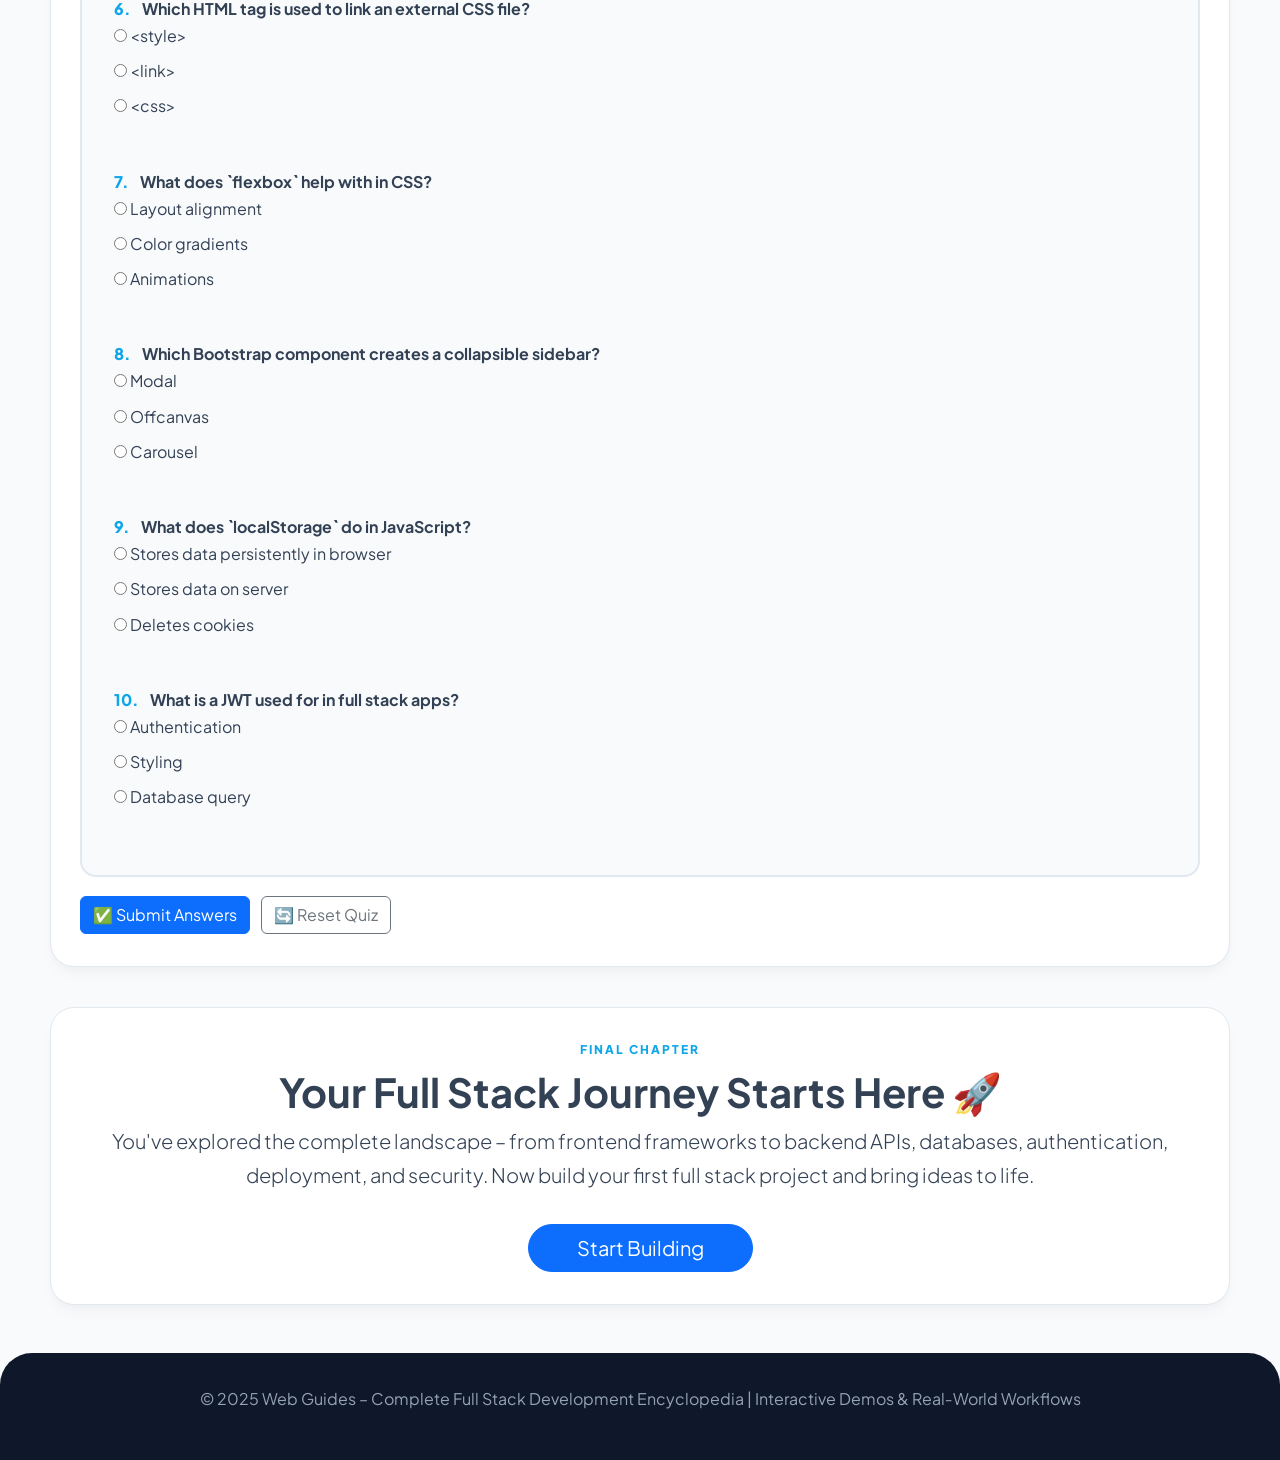
==== commit ddad8d26: "Update index.html" ====
--- a/index.html
+++ b/index.html
@@ -40,7 +40,7 @@
             max-width: 1200px;
         }
 
-        /* --- Updated Navbar & Hero Colors --- */
+        /* Navbar */
         .navbar {
             background: rgba(10, 15, 31, 0.96);
             backdrop-filter: blur(12px);
@@ -196,6 +196,7 @@
         }
         .quiz-option { margin-bottom: 0.5rem; cursor: pointer; }
         .quiz-question { margin-bottom: 1.5rem; padding: 0.5rem; background: #f8fafc; border-radius: 12px; }
+        .question-number { font-weight: 800; color: var(--primary); margin-right: 0.5rem; }
         footer {
             background: #0f172a;
             color: #94a3b8;
@@ -221,7 +222,7 @@
         </button>
         <div class="collapse navbar-collapse" id="navbarNav">
             <ul class="navbar-nav ms-auto">
-                <li class="nav-item"><a class="nav-link active" href="./">Full Stack</a></li>
+                <li class="nav-item"><a class="nav-link active" href="#">Full Stack</a></li>
                 <li class="nav-item"><a class="nav-link" href="./html.html">HTML</a></li>
                 <li class="nav-item"><a class="nav-link" href="./Css.html">CSS</a></li>
                 <li class="nav-item"><a class="nav-link" href="./javascript.html">JavaScript</a></li>
@@ -263,7 +264,7 @@
 </header>
 
 <div class="container mt-4">
-    <!-- Quick links to technology demos (fixes gap) -->
+    <!-- Quick links to technology demos -->
     <div class="doc-section text-center">
         <span class="chapter-badge">Quick Access</span>
         <h2 class="fw-bold">Explore Detailed Technology Demos</h2>
@@ -429,16 +430,18 @@
         </div>
     </section>
 
-    <!-- ========== QUIZ SECTION (NEW) ========== -->
+    <!-- ========== IMPROVED QUIZ SECTION ========== -->
     <section id="quizSection" class="doc-section">
         <span class="chapter-badge">Bonus Challenge</span>
         <h2 class="fw-bold">📝 Test Your Knowledge – Interactive Quiz</h2>
         <div class="explanation">
-            How well do you understand Full Stack, HTML, CSS, Bootstrap, and JavaScript? Answer these 10 questions and see your score.
+            How well do you understand Full Stack, HTML, CSS, Bootstrap, and JavaScript? Answer all 10 questions, submit, and see your score with detailed feedback.
         </div>
         <div id="quizContainer" class="demo-area" style="text-align: left;"></div>
-        <button id="submitQuiz" class="btn btn-primary mt-2">Submit Answers</button>
-        <button id="resetQuiz" class="btn btn-outline-secondary mt-2 ms-2">Reset Quiz</button>
+        <div class="mt-3">
+            <button id="submitQuiz" class="btn btn-primary">✅ Submit Answers</button>
+            <button id="resetQuiz" class="btn btn-outline-secondary ms-2">🔄 Reset Quiz</button>
+        </div>
         <div id="quizResult" class="tip mt-3" style="display:none;"></div>
     </section>
 
@@ -566,32 +569,34 @@
 
     function delay(ms) { return new Promise(resolve => setTimeout(resolve, ms)); }
 
-    // ========== QUIZ LOGIC ==========
-    const questions = [
+    // ========== IMPROVED QUIZ LOGIC ==========
+    const quizQuestions = [
         { text: "What does HTML stand for?", options: ["Hyper Text Markup Language", "High Tech Modern Language", "Hyper Transfer Markup Language"], correct: 0, section: "HTML" },
         { text: "Which CSS property changes the background colour?", options: ["color", "background-color", "bgcolor"], correct: 1, section: "CSS" },
         { text: "What Bootstrap class creates a responsive container?", options: [".container-fluid", ".row", ".container"], correct: 2, section: "Bootstrap" },
         { text: "Which JavaScript method adds an element to the end of an array?", options: ["push()", "pop()", "shift()"], correct: 0, section: "JavaScript" },
         { text: "What is the primary role of a backend server?", options: ["Handle database & business logic", "Style the webpage", "Create animations"], correct: 0, section: "Full Stack" },
-        { text: "Which HTML tag is used to link an external CSS file?", options: ["<style>", "<link>", "<css>"], correct: 1, section: "HTML" },
+        { text: "Which HTML tag is used to link an external CSS file?", options: ["&lt;style&gt;", "&lt;link&gt;", "&lt;css&gt;"], correct: 1, section: "HTML" },
         { text: "What does `flexbox` help with in CSS?", options: ["Layout alignment", "Color gradients", "Animations"], correct: 0, section: "CSS" },
         { text: "Which Bootstrap component creates a collapsible sidebar?", options: ["Modal", "Offcanvas", "Carousel"], correct: 1, section: "Bootstrap" },
         { text: "What does `localStorage` do in JavaScript?", options: ["Stores data persistently in browser", "Stores data on server", "Deletes cookies"], correct: 0, section: "JavaScript" },
         { text: "What is a JWT used for in full stack apps?", options: ["Authentication", "Styling", "Database query"], correct: 0, section: "Full Stack" }
     ];
 
-    let userAnswers = new Array(questions.length).fill(null);
+    let userSelections = new Array(quizQuestions.length).fill(null);
 
     function renderQuiz() {
         const container = document.getElementById('quizContainer');
         if (!container) return;
         let html = '';
-        questions.forEach((q, idx) => {
-            html += `<div class="quiz-question"><strong>${idx + 1}. ${q.text}</strong><br>`;
+        quizQuestions.forEach((q, idx) => {
+            html += `<div class="quiz-question">
+                        <strong><span class="question-number">${idx + 1}.</span> ${q.text}</strong><br>`;
             q.options.forEach((opt, optIdx) => {
-                const checked = (userAnswers[idx] === optIdx) ? 'checked' : '';
+                const isChecked = (userSelections[idx] === optIdx);
                 html += `<label class="quiz-option d-block">
-                            <input type="radio" name="q${idx}" value="${optIdx}" ${checked} onchange="setAnswer(${idx}, ${optIdx})"> ${opt}
+                            <input type="radio" name="q${idx}" value="${optIdx}" ${isChecked ? 'checked' : ''} 
+                                   onclick="setAnswer(${idx}, ${optIdx})"> ${opt}
                          </label>`;
             });
             html += `</div>`;
@@ -600,48 +605,91 @@
     }
 
     window.setAnswer = function(qIndex, optIndex) {
-        userAnswers[qIndex] = optIndex;
+        userSelections[qIndex] = optIndex;
     };
 
     function calculateScore() {
         let score = 0;
-        for (let i = 0; i < questions.length; i++) {
-            if (userAnswers[i] === questions[i].correct) score++;
+        for (let i = 0; i < quizQuestions.length; i++) {
+            if (userSelections[i] === quizQuestions[i].correct) score++;
         }
         return score;
     }
 
+    function checkAllQuestionsAnswered() {
+        const unanswered = [];
+        for (let i = 0; i < userSelections.length; i++) {
+            if (userSelections[i] === null) unanswered.push(i + 1);
+        }
+        return unanswered;
+    }
+
     function showResults() {
+        const unanswered = checkAllQuestionsAnswered();
+        if (unanswered.length > 0) {
+            alert(`⚠️ Please answer all questions before submitting. Unanswered: ${unanswered.join(', ')}`);
+            return;
+        }
+
         const score = calculateScore();
-        const total = questions.length;
+        const total = quizQuestions.length;
         const percentage = Math.round((score / total) * 100);
         let feedback = '';
         if (percentage >= 90) feedback = '🌟 Excellent! You\'re a Full Stack expert!';
         else if (percentage >= 70) feedback = '👍 Great job! You have solid understanding.';
         else if (percentage >= 50) feedback = '📚 Good effort! Review the topics to improve.';
         else feedback = '💪 Keep learning! Go through the demos again and retake the quiz.';
+
+        const resultDiv = document.getElementById('quizResult');
+        resultDiv.style.display = 'block';
+        resultDiv.innerHTML = `
+            <strong>📊 Your Score: ${score} / ${total} (${percentage}%)</strong><br>
+            ${feedback}<br>
+            <button id="showAnswersBtn" class="btn btn-sm btn-info mt-2">🔍 Show Correct Answers</button>
+        `;
+
+        // Attach event listener dynamically to avoid duplication
+        const showBtn = document.getElementById('showAnswersBtn');
+        if (showBtn) {
+            showBtn.onclick = () => showCorrectAnswers();
+        }
+    }
+
+    function showCorrectAnswers() {
+        let answersHtml = '<div class="mt-3"><strong>✅ Correct Answers:</strong><ul>';
+        for (let i = 0; i < quizQuestions.length; i++) {
+            const q = quizQuestions[i];
+            const userAnswerText = (userSelections[i] !== null) ? q.options[userSelections[i]] : 'Not answered';
+            const isUserCorrect = (userSelections[i] === q.correct);
+            const correctText = q.options[q.correct];
+            answersHtml += `<li><strong>${i+1}. ${q.text}</strong><br>
+                            ✔️ Correct answer: ${correctText}<br>
+                            ${userSelections[i] !== null ? `📌 Your answer: ${userAnswerText} ${isUserCorrect ? '✅' : '❌'}` : '⚠️ You did not answer this question.'}
+                            </li>`;
+        }
+        answersHtml += '</ul></div>';
         
         const resultDiv = document.getElementById('quizResult');
-        resultDiv.style.display = 'block';
-        resultDiv.innerHTML = `<strong>Your Score: ${score} / ${total} (${percentage}%)</strong><br>${feedback}<br>
-                               <button class="btn btn-sm btn-info mt-2" onclick="showCorrectAnswers()">Show Correct Answers</button>`;
-    }
-
-    window.showCorrectAnswers = function() {
-        let correctHtml = '<div class="mt-3"><strong>✅ Correct Answers:</strong><ul>';
-        for (let i = 0; i < questions.length; i++) {
-            correctHtml += `<li><strong>${i+1}. ${questions[i].text}</strong><br>✔️ Correct: ${questions[i].options[questions[i].correct]}</li>`;
-        }
-        correctHtml += '</ul></div>';
+        // Avoid duplicate answers section
+        if (!document.getElementById('existingAnswersSection')) {
+            const answersSection = document.createElement('div');
+            answersSection.id = 'existingAnswersSection';
+            answersSection.innerHTML = answersHtml;
+            resultDiv.appendChild(answersSection);
+        } else {
+            document.getElementById('existingAnswersSection').innerHTML = answersHtml;
+        }
+    }
+
+    function resetQuiz() {
+        userSelections.fill(null);
+        renderQuiz();
         const resultDiv = document.getElementById('quizResult');
-        resultDiv.innerHTML += correctHtml;
-    };
-
-    function resetQuiz() {
-        userAnswers.fill(null);
-        renderQuiz();
-        document.getElementById('quizResult').style.display = 'none';
-        document.getElementById('quizResult').innerHTML = '';
+        resultDiv.style.display = 'none';
+        resultDiv.innerHTML = '';
+        // Remove any extra answers section
+        const existingSection = document.getElementById('existingAnswersSection');
+        if (existingSection) existingSection.remove();
     }
 
     document.getElementById('submitQuiz')?.addEventListener('click', showResults);
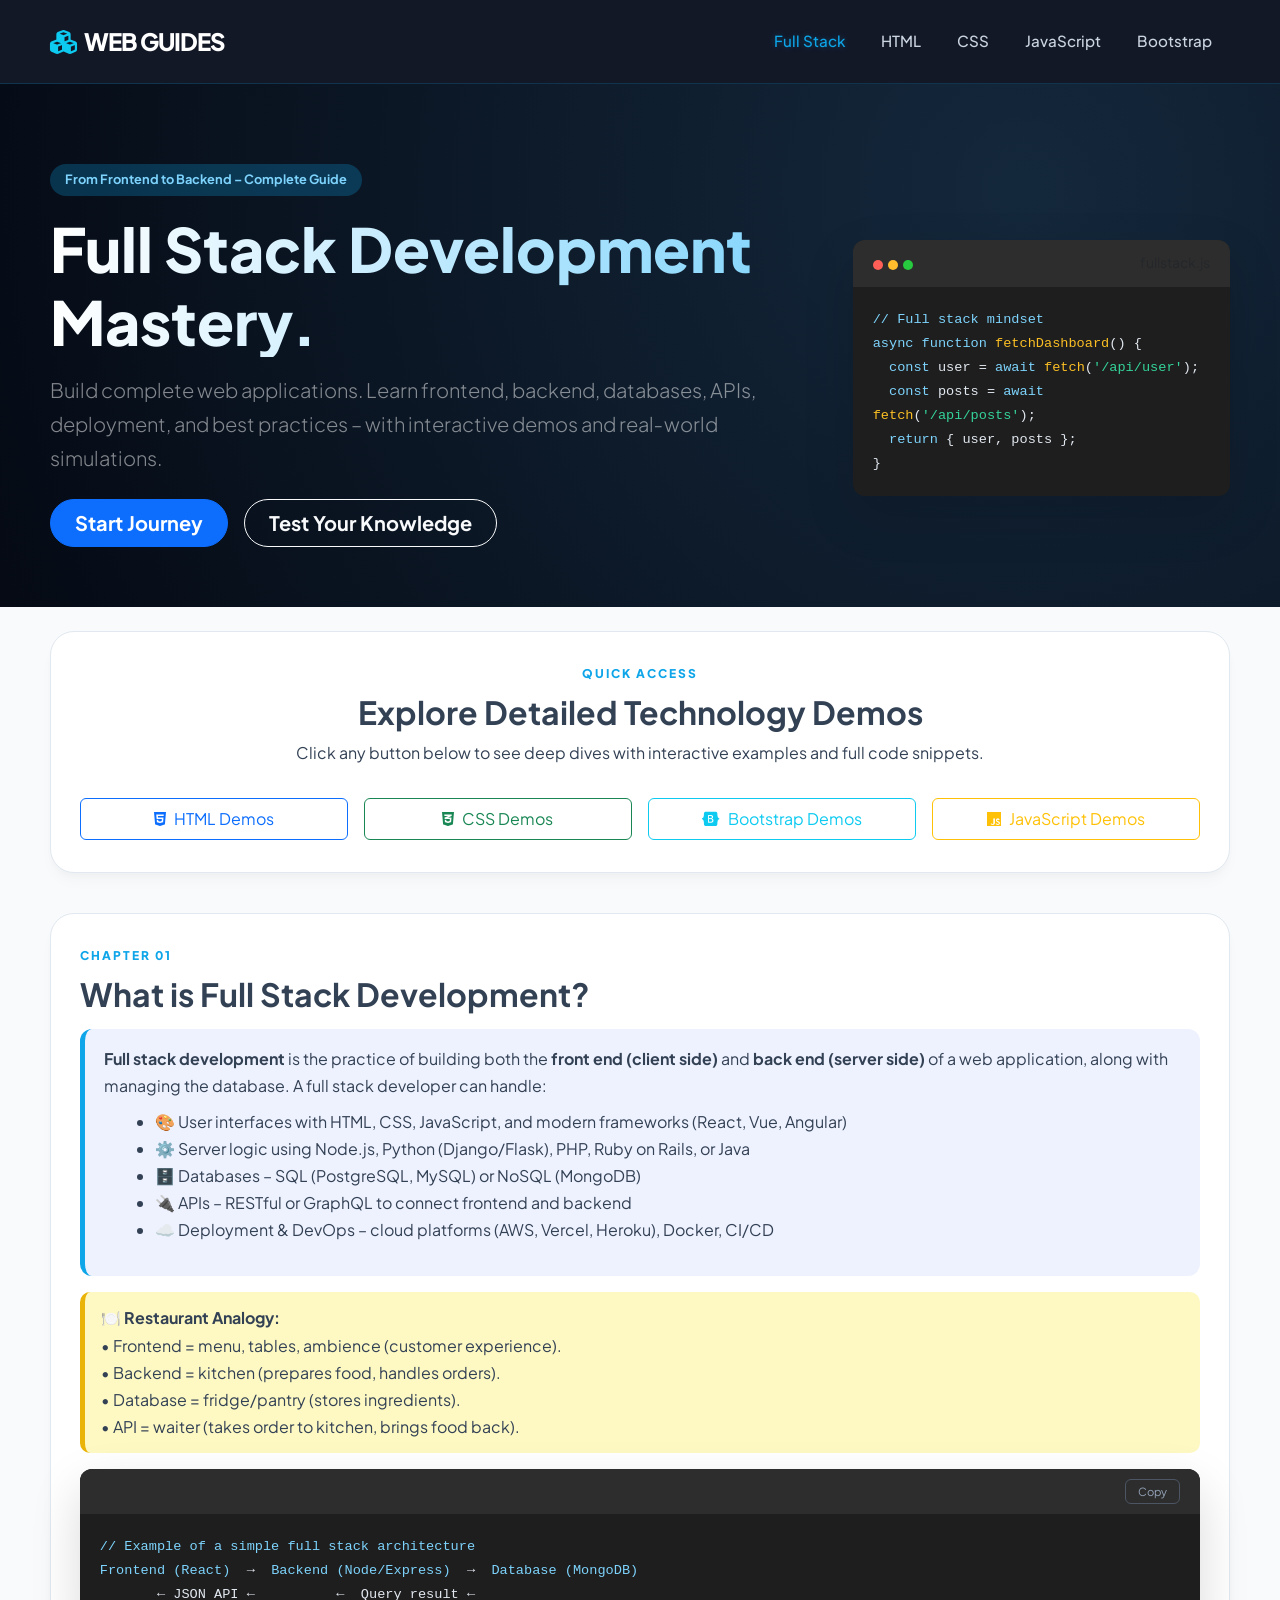
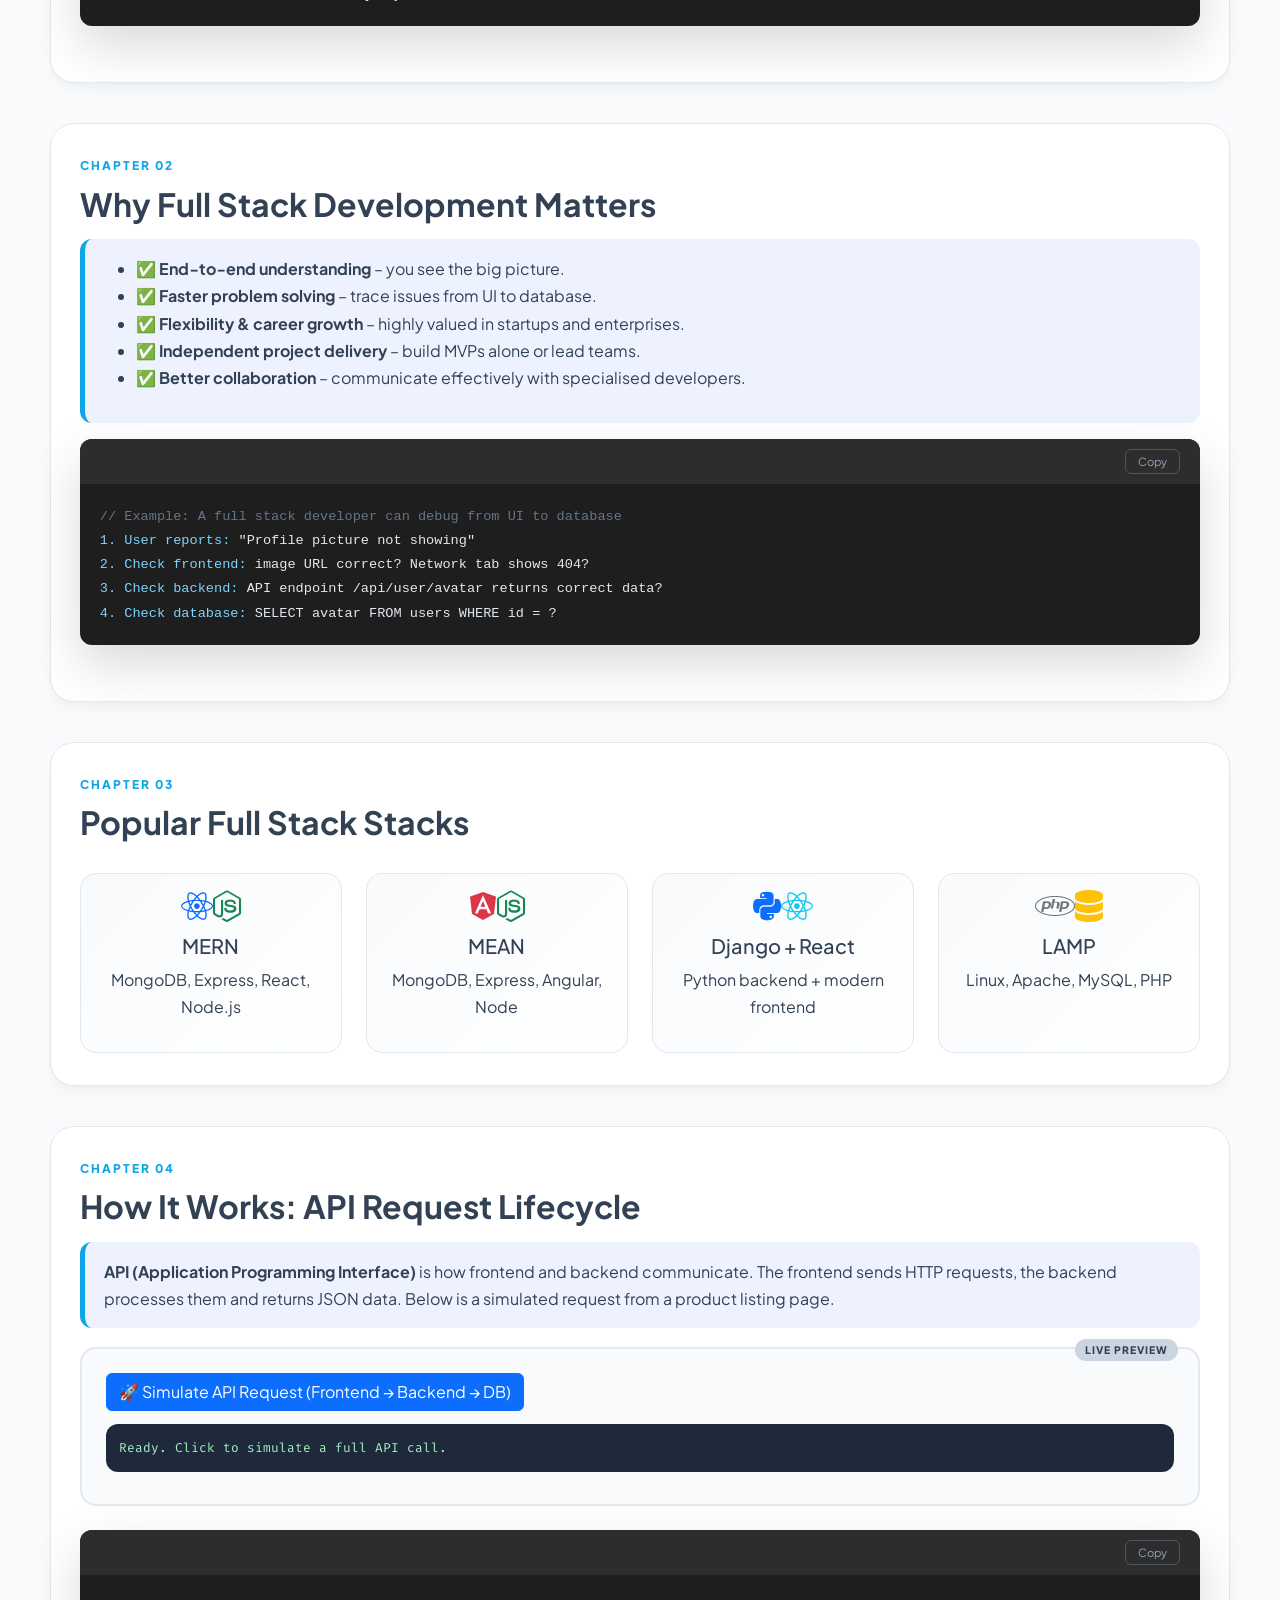
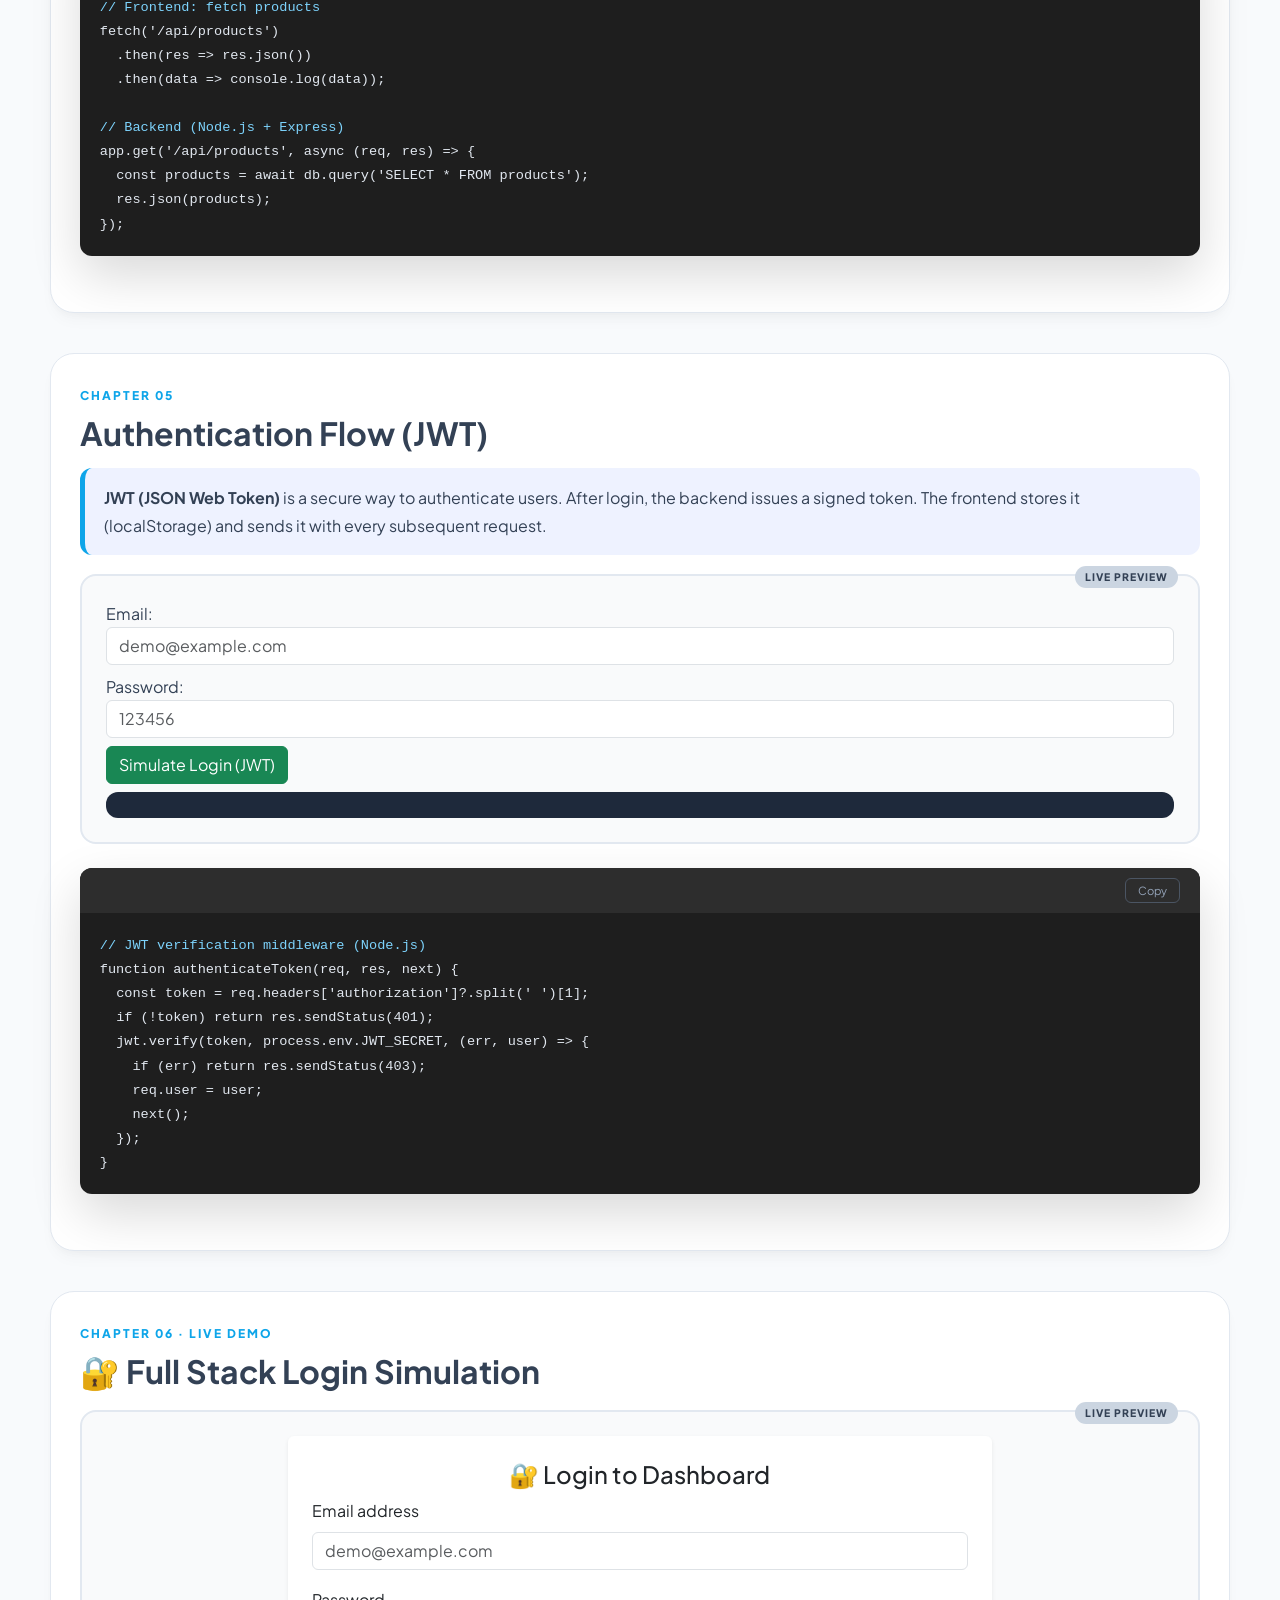
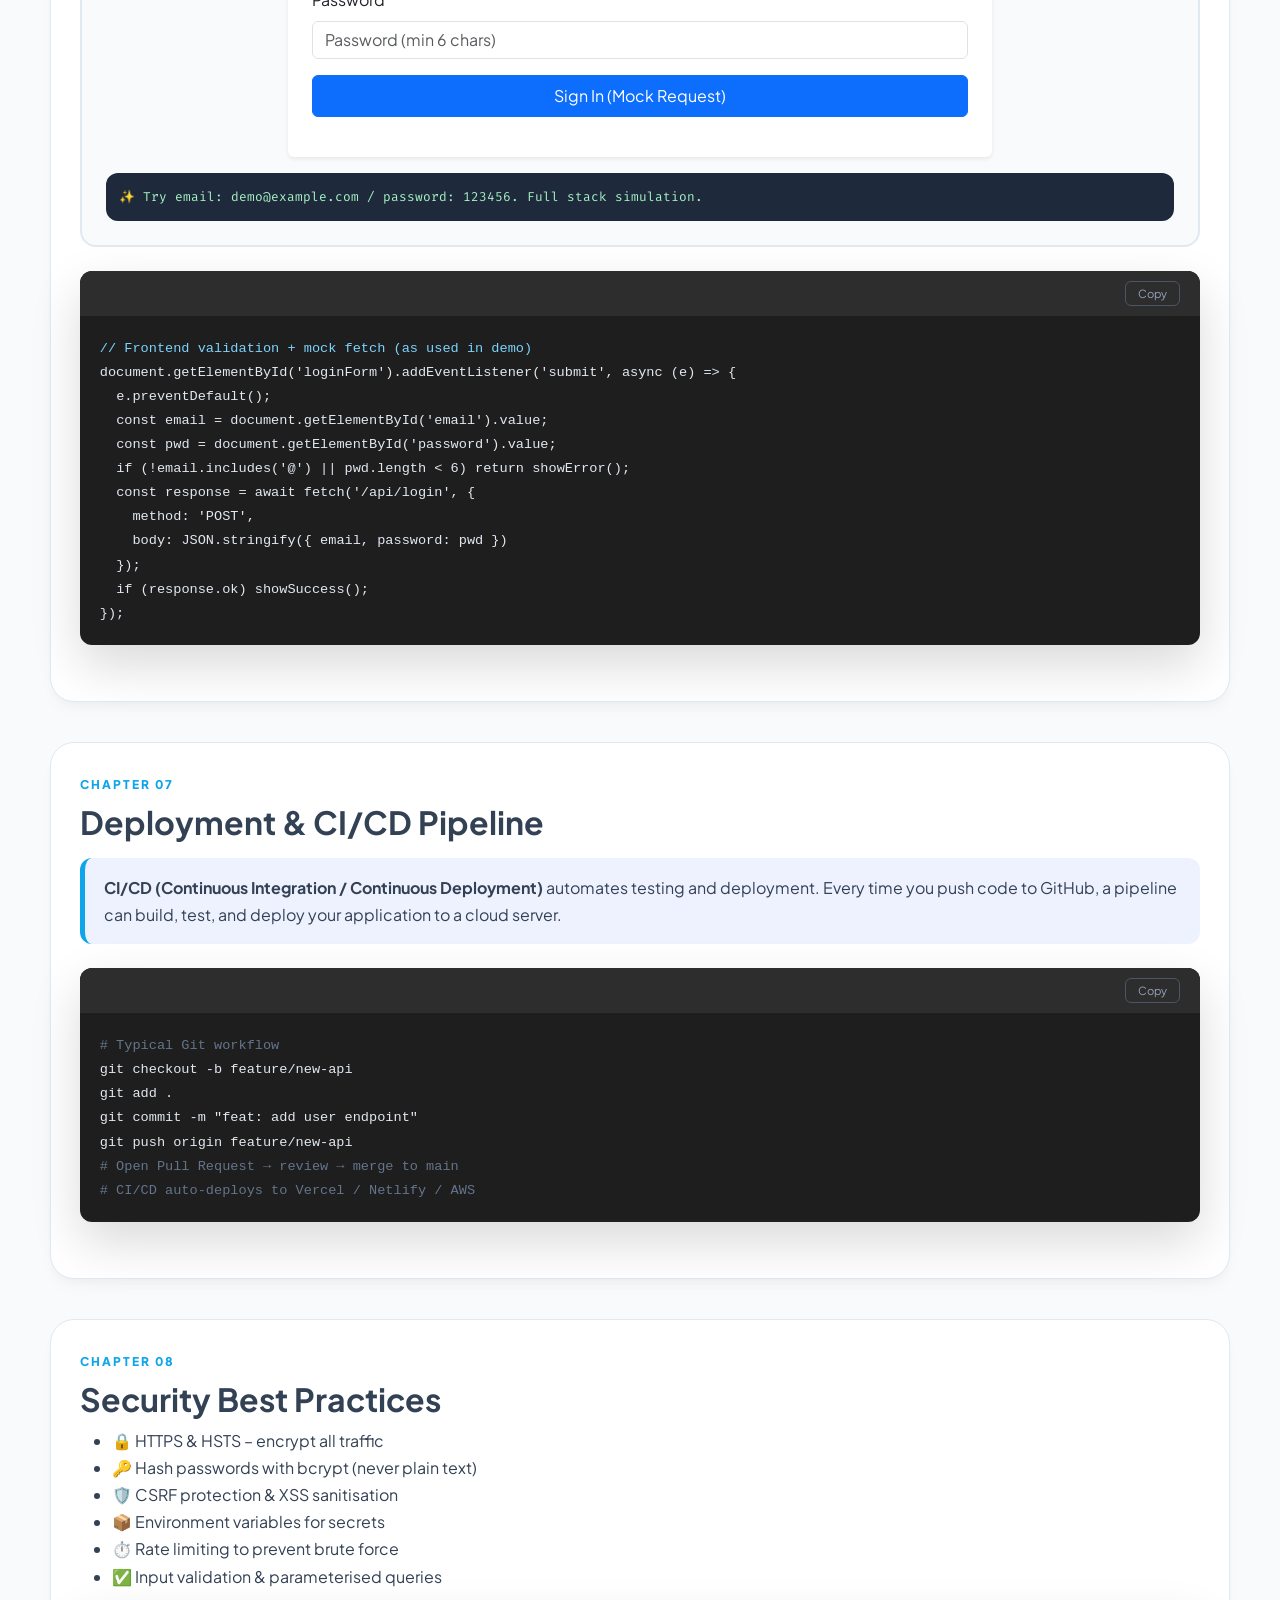
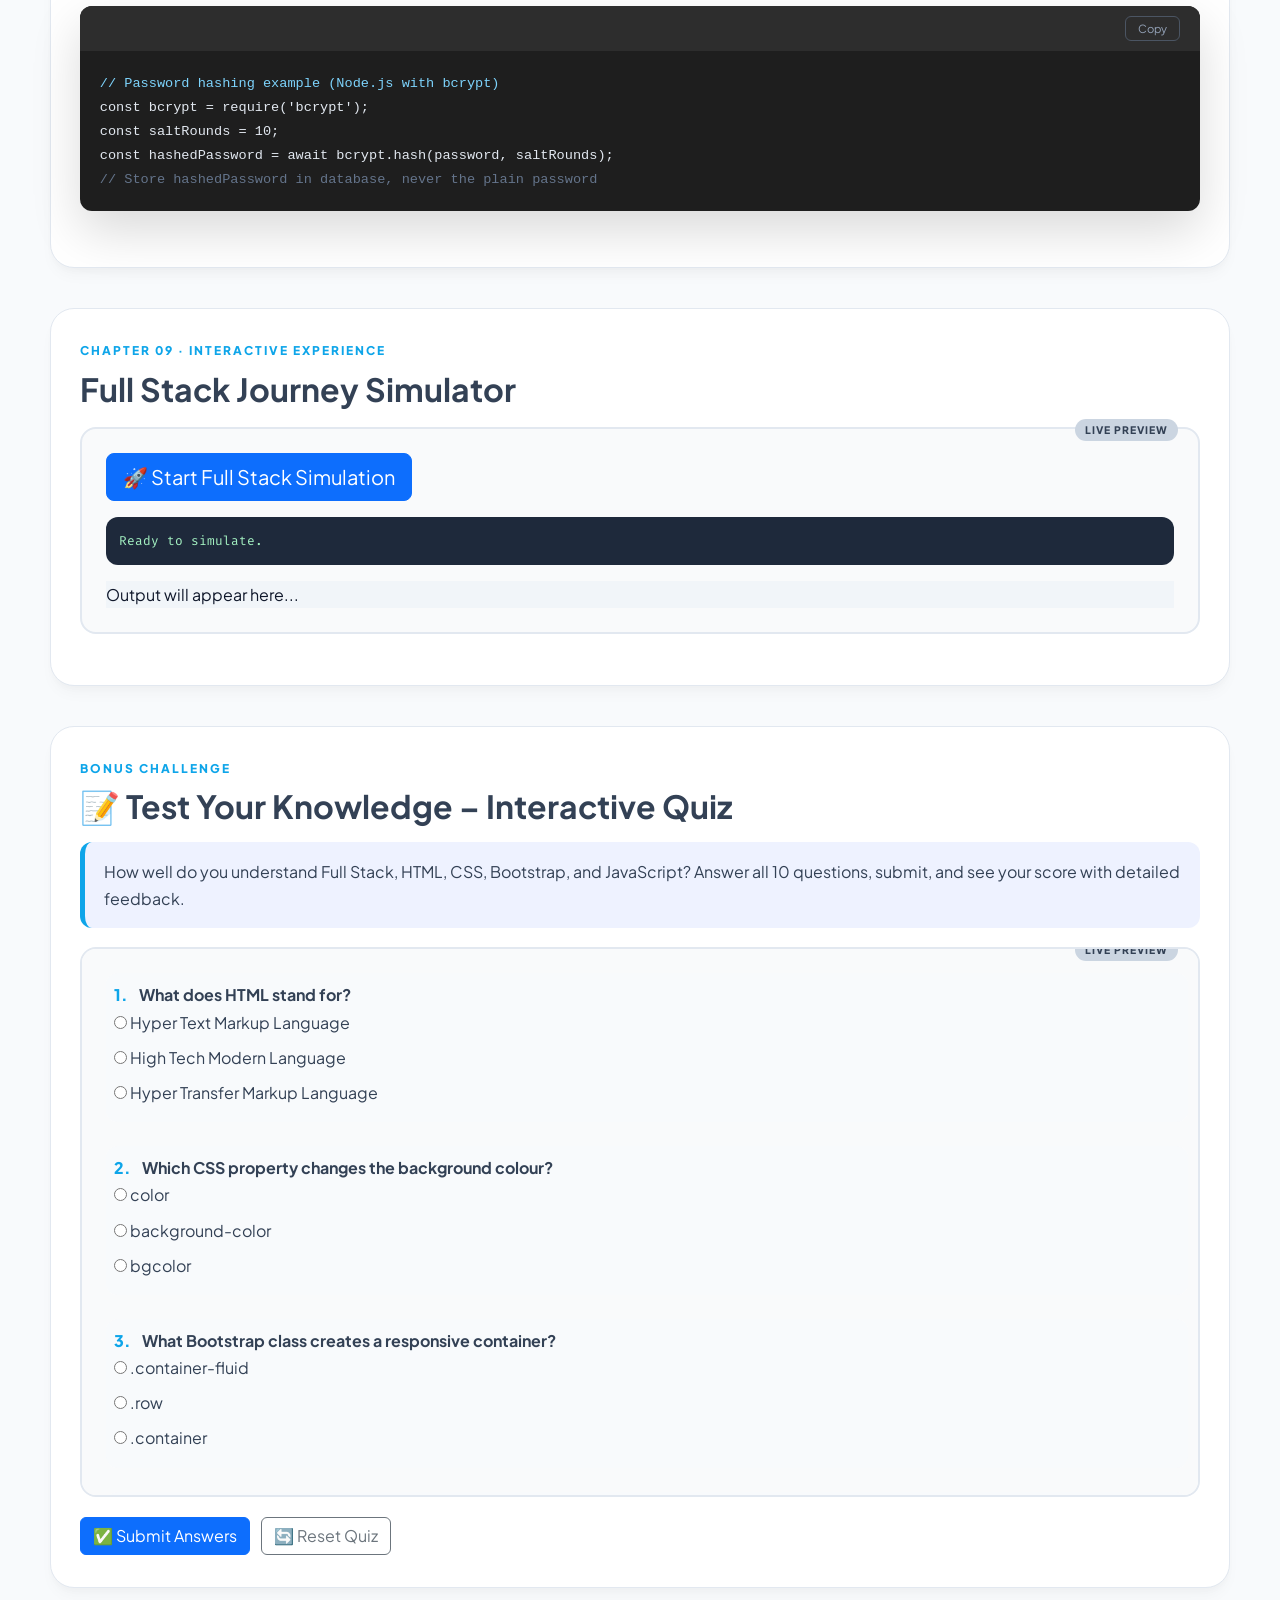
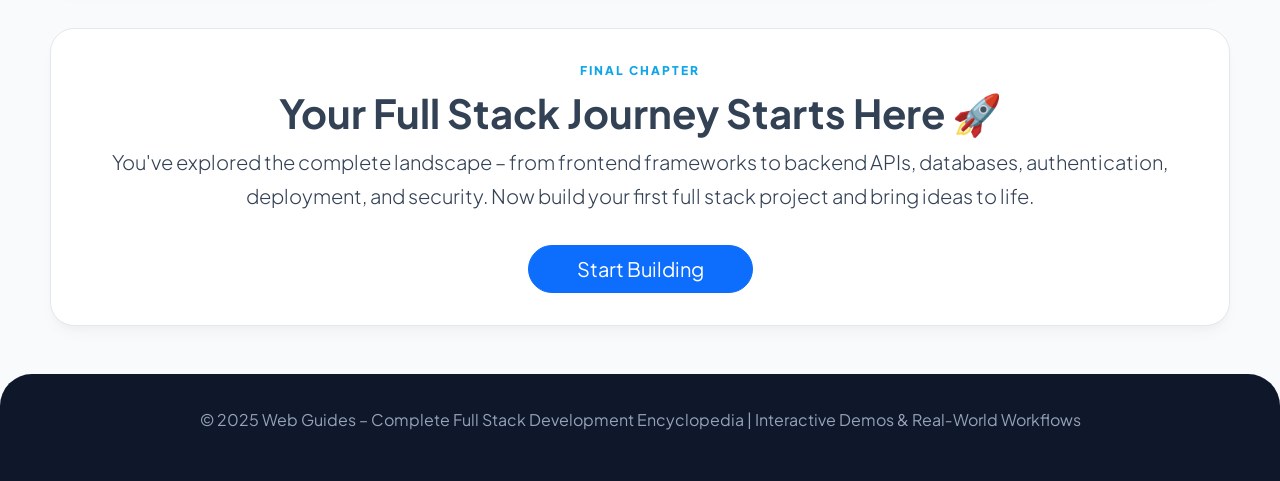
==== commit fcadcb16: "Update index.html" ====
--- a/index.html
+++ b/index.html
@@ -194,6 +194,12 @@
             font-size: 0.8rem;
             margin-top: 0.8rem;
         }
+        /* Quiz container with increased height and scrolling if needed */
+        #quizContainer {
+            max-height: 550px;
+            overflow-y: auto;
+            padding-right: 10px;
+        }
         .quiz-option { margin-bottom: 0.5rem; cursor: pointer; }
         .quiz-question { margin-bottom: 1.5rem; padding: 0.5rem; background: #f8fafc; border-radius: 12px; }
         .question-number { font-weight: 800; color: var(--primary); margin-right: 0.5rem; }
@@ -208,6 +214,7 @@
         @media (max-width: 700px) {
             .doc-section { padding: 1.2rem; }
             .hero-title { font-size: 2.5rem; }
+            #quizContainer { max-height: 400px; }
         }
     </style>
 </head>
@@ -298,6 +305,12 @@
             • Database = fridge/pantry (stores ingredients).<br>
             • API = waiter (takes order to kitchen, brings food back).
         </div>
+        <div class="code-window mt-2">
+            <div class="code-header"><div class="mac-dots"></div><button class="btn-copy" onclick="copyCode(this)">Copy</button></div>
+            <pre><code><span style="color:#7dd3fc">// Example of a simple full stack architecture</span>
+<span style="color:#7dd3fc">Frontend (React)</span>  →  <span style="color:#7dd3fc">Backend (Node/Express)</span>  →  <span style="color:#7dd3fc">Database (MongoDB)</span>
+       ← JSON API ←          ←  Query result ←</code></pre>
+        </div>
     </section>
 
     <!-- Why Full Stack -->
@@ -313,6 +326,14 @@
                 <li>✅ <strong>Better collaboration</strong> – communicate effectively with specialised developers.</li>
             </ul>
         </div>
+        <div class="code-window mt-2">
+            <div class="code-header"><div class="mac-dots"></div><button class="btn-copy" onclick="copyCode(this)">Copy</button></div>
+            <pre><code><span style="color:#64748b">// Example: A full stack developer can debug from UI to database</span>
+<span style="color:#7dd3fc">1. User reports:</span> "Profile picture not showing"
+<span style="color:#7dd3fc">2. Check frontend:</span> image URL correct? Network tab shows 404?
+<span style="color:#7dd3fc">3. Check backend:</span> API endpoint /api/user/avatar returns correct data?
+<span style="color:#7dd3fc">4. Check database:</span> SELECT avatar FROM users WHERE id = ?</code></pre>
+        </div>
     </section>
 
     <!-- Technology Stacks -->
@@ -327,10 +348,13 @@
         </div>
     </section>
 
-    <!-- API Lifecycle Simulation -->
+    <!-- API Lifecycle Simulation with enhanced explanation -->
     <section class="doc-section">
         <span class="chapter-badge">Chapter 04</span>
         <h2 class="fw-bold">How It Works: API Request Lifecycle</h2>
+        <div class="explanation">
+            <strong>API (Application Programming Interface)</strong> is how frontend and backend communicate. The frontend sends HTTP requests, the backend processes them and returns JSON data. Below is a simulated request from a product listing page.
+        </div>
         <div class="demo-area">
             <button id="apiSimulateBtn" class="btn btn-primary">🚀 Simulate API Request (Frontend → Backend → DB)</button>
             <div id="apiLog" class="step-log">Ready. Click to simulate a full API call.</div>
@@ -338,24 +362,46 @@
         </div>
         <div class="code-window">
             <div class="code-header"><div class="mac-dots"></div><button class="btn-copy" onclick="copyCode(this)">Copy</button></div>
-            <pre><code><span style="color:#7dd3fc">// Frontend fetch example</span>
+            <pre><code><span style="color:#7dd3fc">// Frontend: fetch products</span>
 fetch('/api/products')
   .then(res => res.json())
-  .then(data => console.log(data));</code></pre>
-        </div>
-    </section>
-
-    <!-- Authentication Flow (JWT) Interactive -->
+  .then(data => console.log(data));
+
+<span style="color:#7dd3fc">// Backend (Node.js + Express)</span>
+app.get('/api/products', async (req, res) => {
+  const products = await db.query('SELECT * FROM products');
+  res.json(products);
+});</code></pre>
+        </div>
+    </section>
+
+    <!-- Authentication Flow (JWT) Interactive with code -->
     <section class="doc-section">
         <span class="chapter-badge">Chapter 05</span>
         <h2 class="fw-bold">Authentication Flow (JWT)</h2>
+        <div class="explanation">
+            <strong>JWT (JSON Web Token)</strong> is a secure way to authenticate users. After login, the backend issues a signed token. The frontend stores it (localStorage) and sends it with every subsequent request.
+        </div>
         <div class="demo-area">
             <form id="authSimForm">
-                <div class="mb-2"><label>Email:</label><input type="email" id="authEmail" class="form-control" placeholder="user@example.com"></div>
-                <div class="mb-2"><label>Password:</label><input type="password" id="authPassword" class="form-control" placeholder="password"></div>
+                <div class="mb-2"><label>Email:</label><input type="email" id="authEmail" class="form-control" placeholder="demo@example.com"></div>
+                <div class="mb-2"><label>Password:</label><input type="password" id="authPassword" class="form-control" placeholder="123456"></div>
                 <button type="submit" class="btn btn-success">Simulate Login (JWT)</button>
             </form>
             <div id="jwtLog" class="step-log mt-2"></div>
+        </div>
+        <div class="code-window">
+            <div class="code-header"><div class="mac-dots"></div><button class="btn-copy" onclick="copyCode(this)">Copy</button></div>
+            <pre><code><span style="color:#7dd3fc">// JWT verification middleware (Node.js)</span>
+function authenticateToken(req, res, next) {
+  const token = req.headers['authorization']?.split(' ')[1];
+  if (!token) return res.sendStatus(401);
+  jwt.verify(token, process.env.JWT_SECRET, (err, user) => {
+    if (err) return res.sendStatus(403);
+    req.user = user;
+    next();
+  });
+}</code></pre>
         </div>
     </section>
 
@@ -387,12 +433,30 @@
             </div>
             <div id="loginSimLog" class="step-log mt-3">✨ Try email: demo@example.com / password: 123456. Full stack simulation.</div>
         </div>
+        <div class="code-window">
+            <div class="code-header"><div class="mac-dots"></div><button class="btn-copy" onclick="copyCode(this)">Copy</button></div>
+            <pre><code><span style="color:#7dd3fc">// Frontend validation + mock fetch (as used in demo)</span>
+document.getElementById('loginForm').addEventListener('submit', async (e) => {
+  e.preventDefault();
+  const email = document.getElementById('email').value;
+  const pwd = document.getElementById('password').value;
+  if (!email.includes('@') || pwd.length < 6) return showError();
+  const response = await fetch('/api/login', {
+    method: 'POST',
+    body: JSON.stringify({ email, password: pwd })
+  });
+  if (response.ok) showSuccess();
+});</code></pre>
+        </div>
     </section>
 
     <!-- Deployment & Git Workflow -->
     <section class="doc-section">
         <span class="chapter-badge">Chapter 07</span>
         <h2 class="fw-bold">Deployment & CI/CD Pipeline</h2>
+        <div class="explanation">
+            <strong>CI/CD (Continuous Integration / Continuous Deployment)</strong> automates testing and deployment. Every time you push code to GitHub, a pipeline can build, test, and deploy your application to a cloud server.
+        </div>
         <div class="code-window">
             <div class="code-header"><div class="mac-dots"></div><button class="btn-copy" onclick="copyCode(this)">Copy</button></div>
             <pre><code><span style="color:#64748b"># Typical Git workflow</span>
@@ -417,6 +481,14 @@
             <li>⏱️ Rate limiting to prevent brute force</li>
             <li>✅ Input validation & parameterised queries</li>
         </ul>
+        <div class="code-window mt-2">
+            <div class="code-header"><div class="mac-dots"></div><button class="btn-copy" onclick="copyCode(this)">Copy</button></div>
+            <pre><code><span style="color:#7dd3fc">// Password hashing example (Node.js with bcrypt)</span>
+const bcrypt = require('bcrypt');
+const saltRounds = 10;
+const hashedPassword = await bcrypt.hash(password, saltRounds);
+<span style="color:#64748b">// Store hashedPassword in database, never the plain password</span></code></pre>
+        </div>
     </section>
 
     <!-- Full Stack Journey Simulator -->
@@ -430,7 +502,7 @@
         </div>
     </section>
 
-    <!-- ========== IMPROVED QUIZ SECTION ========== -->
+    <!-- ========== IMPROVED QUIZ SECTION (FIXED: all 10 questions visible, options fixed) ========== -->
     <section id="quizSection" class="doc-section">
         <span class="chapter-badge">Bonus Challenge</span>
         <h2 class="fw-bold">📝 Test Your Knowledge – Interactive Quiz</h2>
@@ -569,7 +641,7 @@
 
     function delay(ms) { return new Promise(resolve => setTimeout(resolve, ms)); }
 
-    // ========== IMPROVED QUIZ LOGIC ==========
+    // ========== IMPROVED QUIZ LOGIC – ALL 10 QUESTIONS, OPTIONS FIXED ==========
     const quizQuestions = [
         { text: "What does HTML stand for?", options: ["Hyper Text Markup Language", "High Tech Modern Language", "Hyper Transfer Markup Language"], correct: 0, section: "HTML" },
         { text: "Which CSS property changes the background colour?", options: ["color", "background-color", "bgcolor"], correct: 1, section: "CSS" },
@@ -648,7 +720,6 @@
             <button id="showAnswersBtn" class="btn btn-sm btn-info mt-2">🔍 Show Correct Answers</button>
         `;
 
-        // Attach event listener dynamically to avoid duplication
         const showBtn = document.getElementById('showAnswersBtn');
         if (showBtn) {
             showBtn.onclick = () => showCorrectAnswers();
@@ -664,13 +735,11 @@
             const correctText = q.options[q.correct];
             answersHtml += `<li><strong>${i+1}. ${q.text}</strong><br>
                             ✔️ Correct answer: ${correctText}<br>
-                            ${userSelections[i] !== null ? `📌 Your answer: ${userAnswerText} ${isUserCorrect ? '✅' : '❌'}` : '⚠️ You did not answer this question.'}
-                            </li>`;
+                            📌 Your answer: ${userAnswerText} ${isUserCorrect ? '✅' : '❌'}</li>`;
         }
         answersHtml += '</ul></div>';
         
         const resultDiv = document.getElementById('quizResult');
-        // Avoid duplicate answers section
         if (!document.getElementById('existingAnswersSection')) {
             const answersSection = document.createElement('div');
             answersSection.id = 'existingAnswersSection';
@@ -687,7 +756,6 @@
         const resultDiv = document.getElementById('quizResult');
         resultDiv.style.display = 'none';
         resultDiv.innerHTML = '';
-        // Remove any extra answers section
         const existingSection = document.getElementById('existingAnswersSection');
         if (existingSection) existingSection.remove();
     }
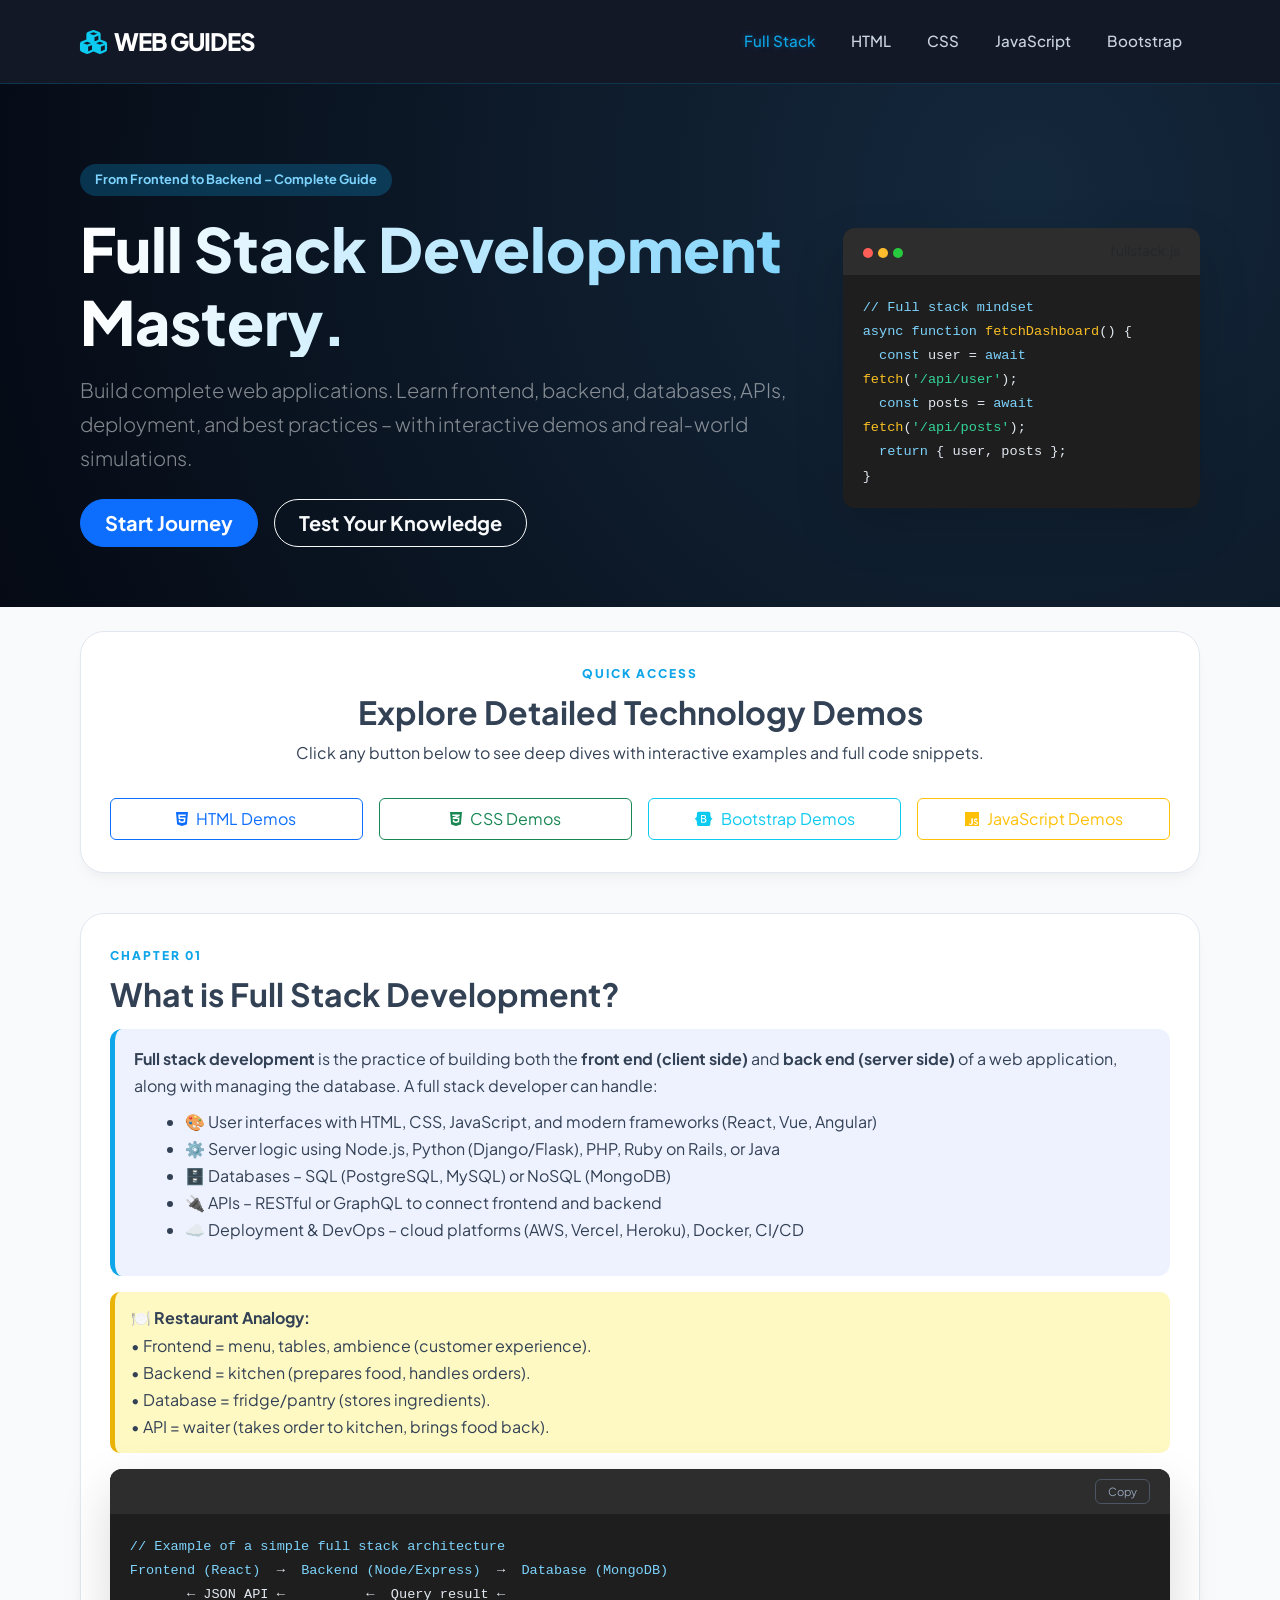
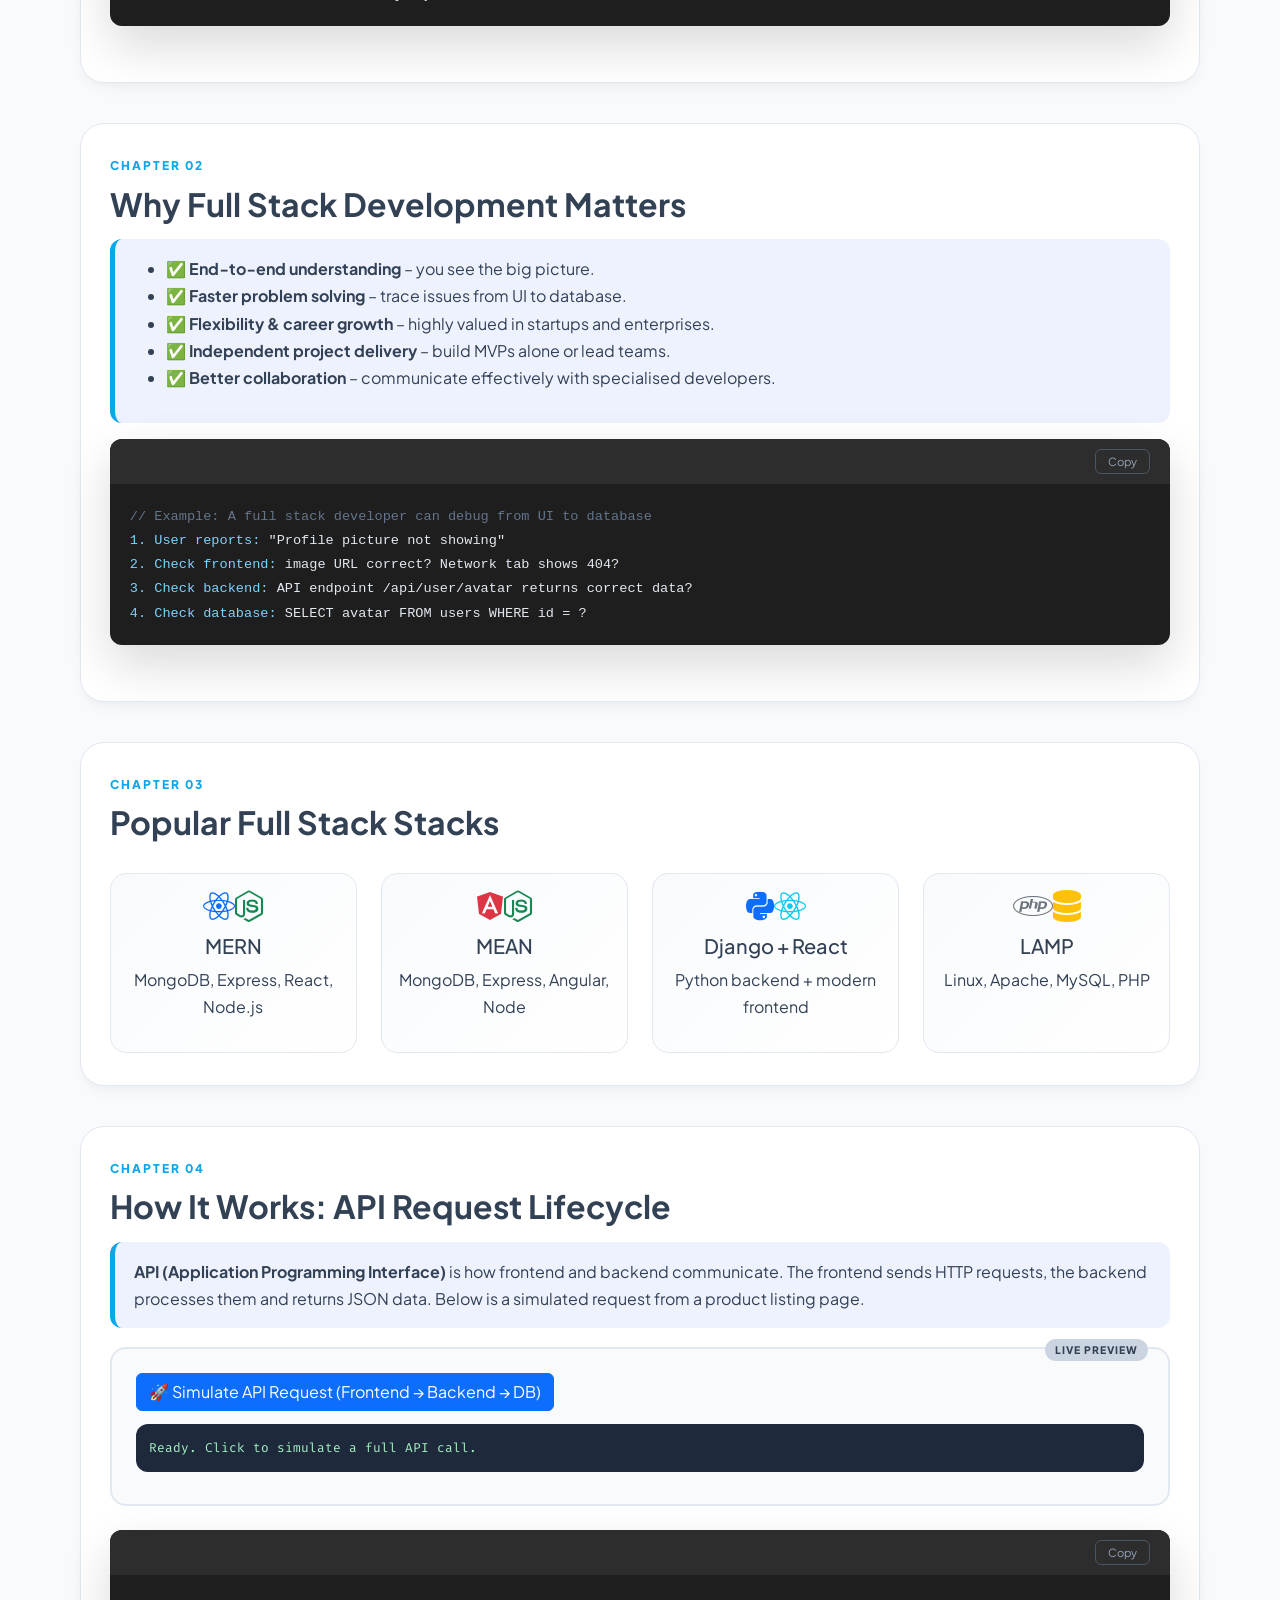
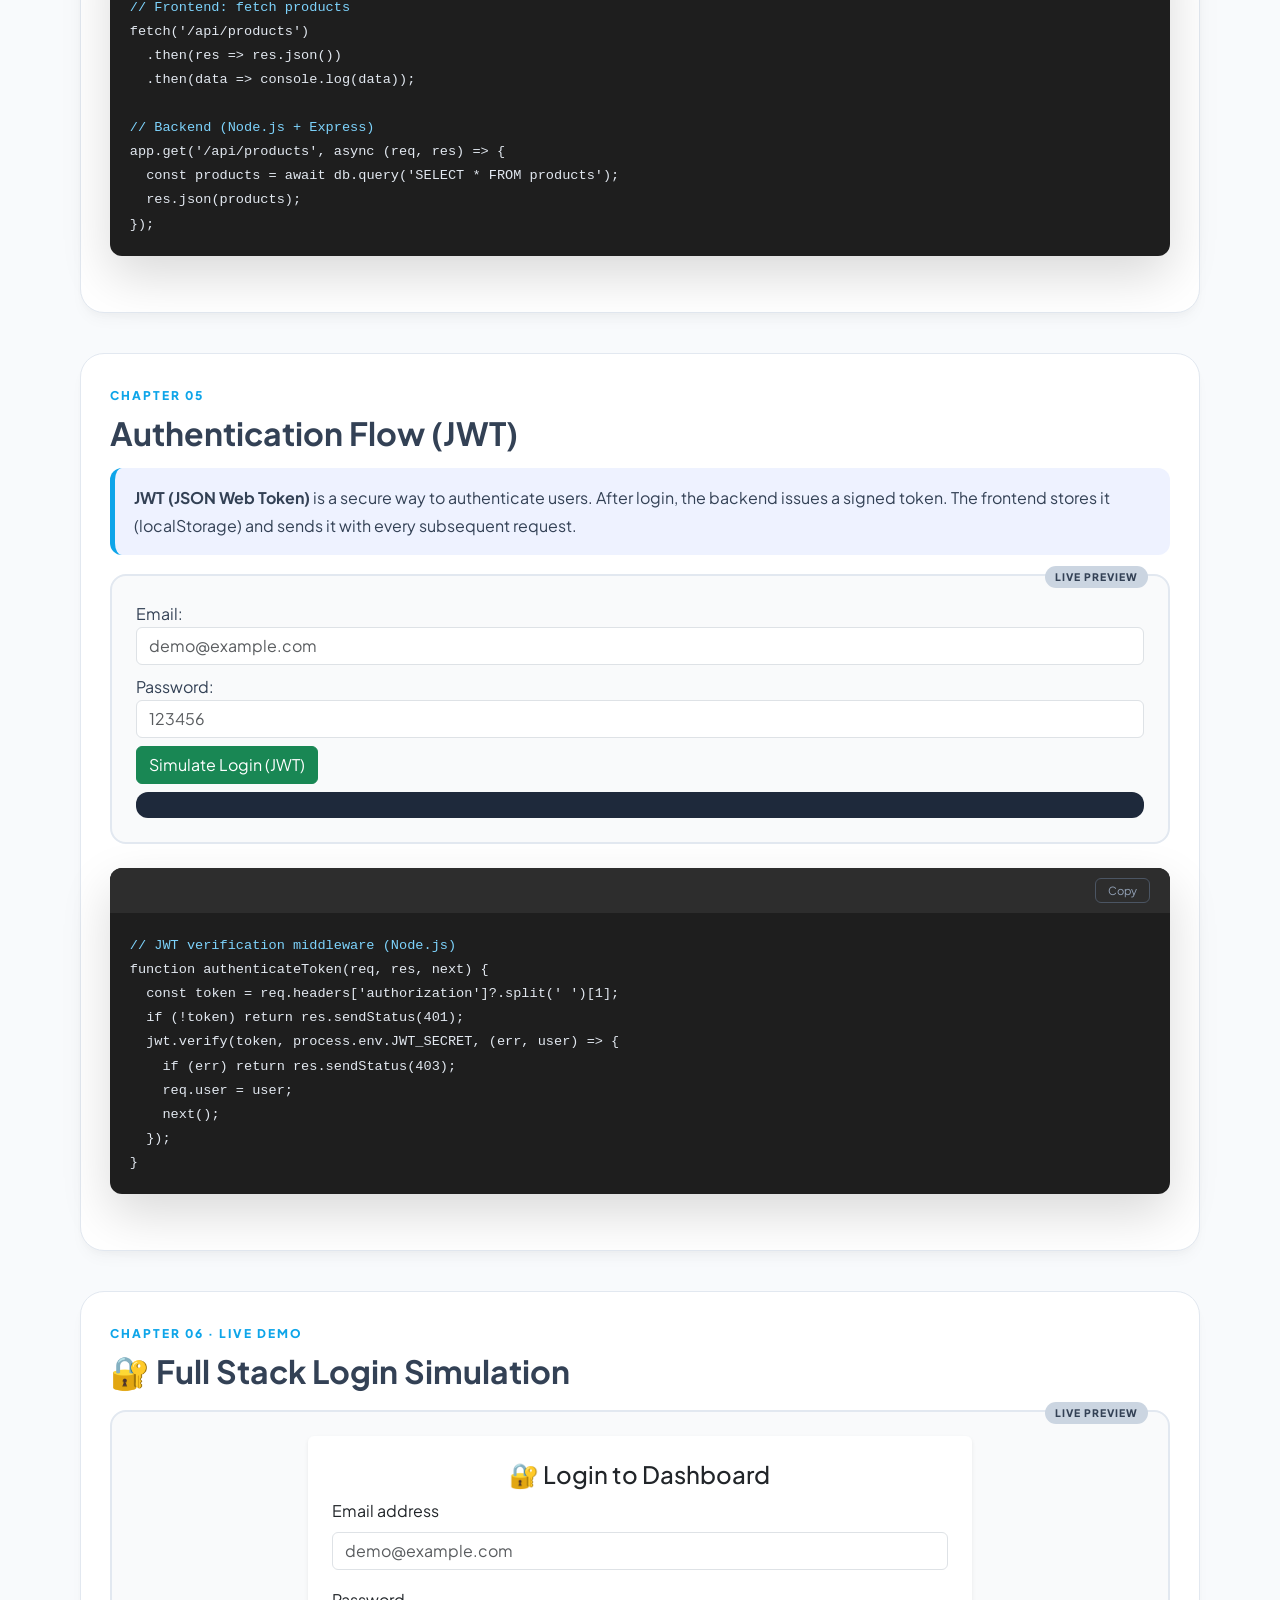
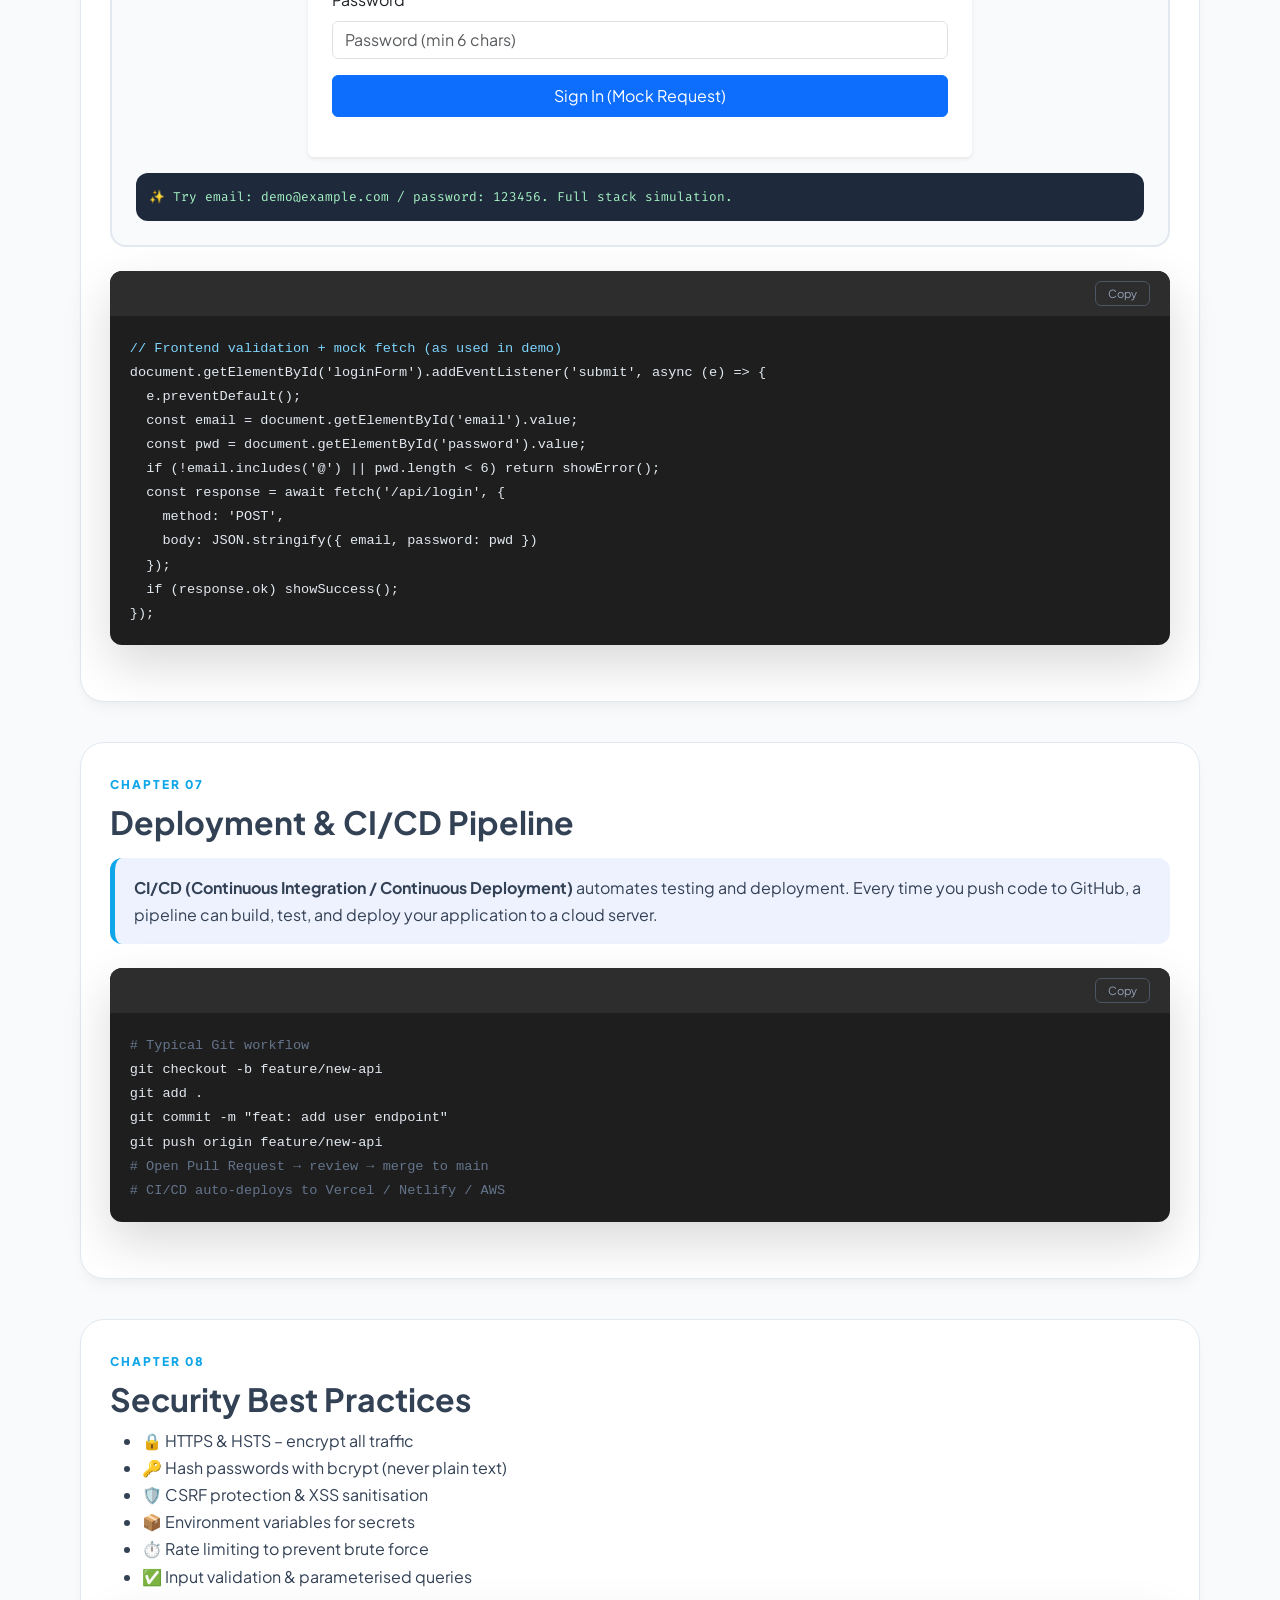
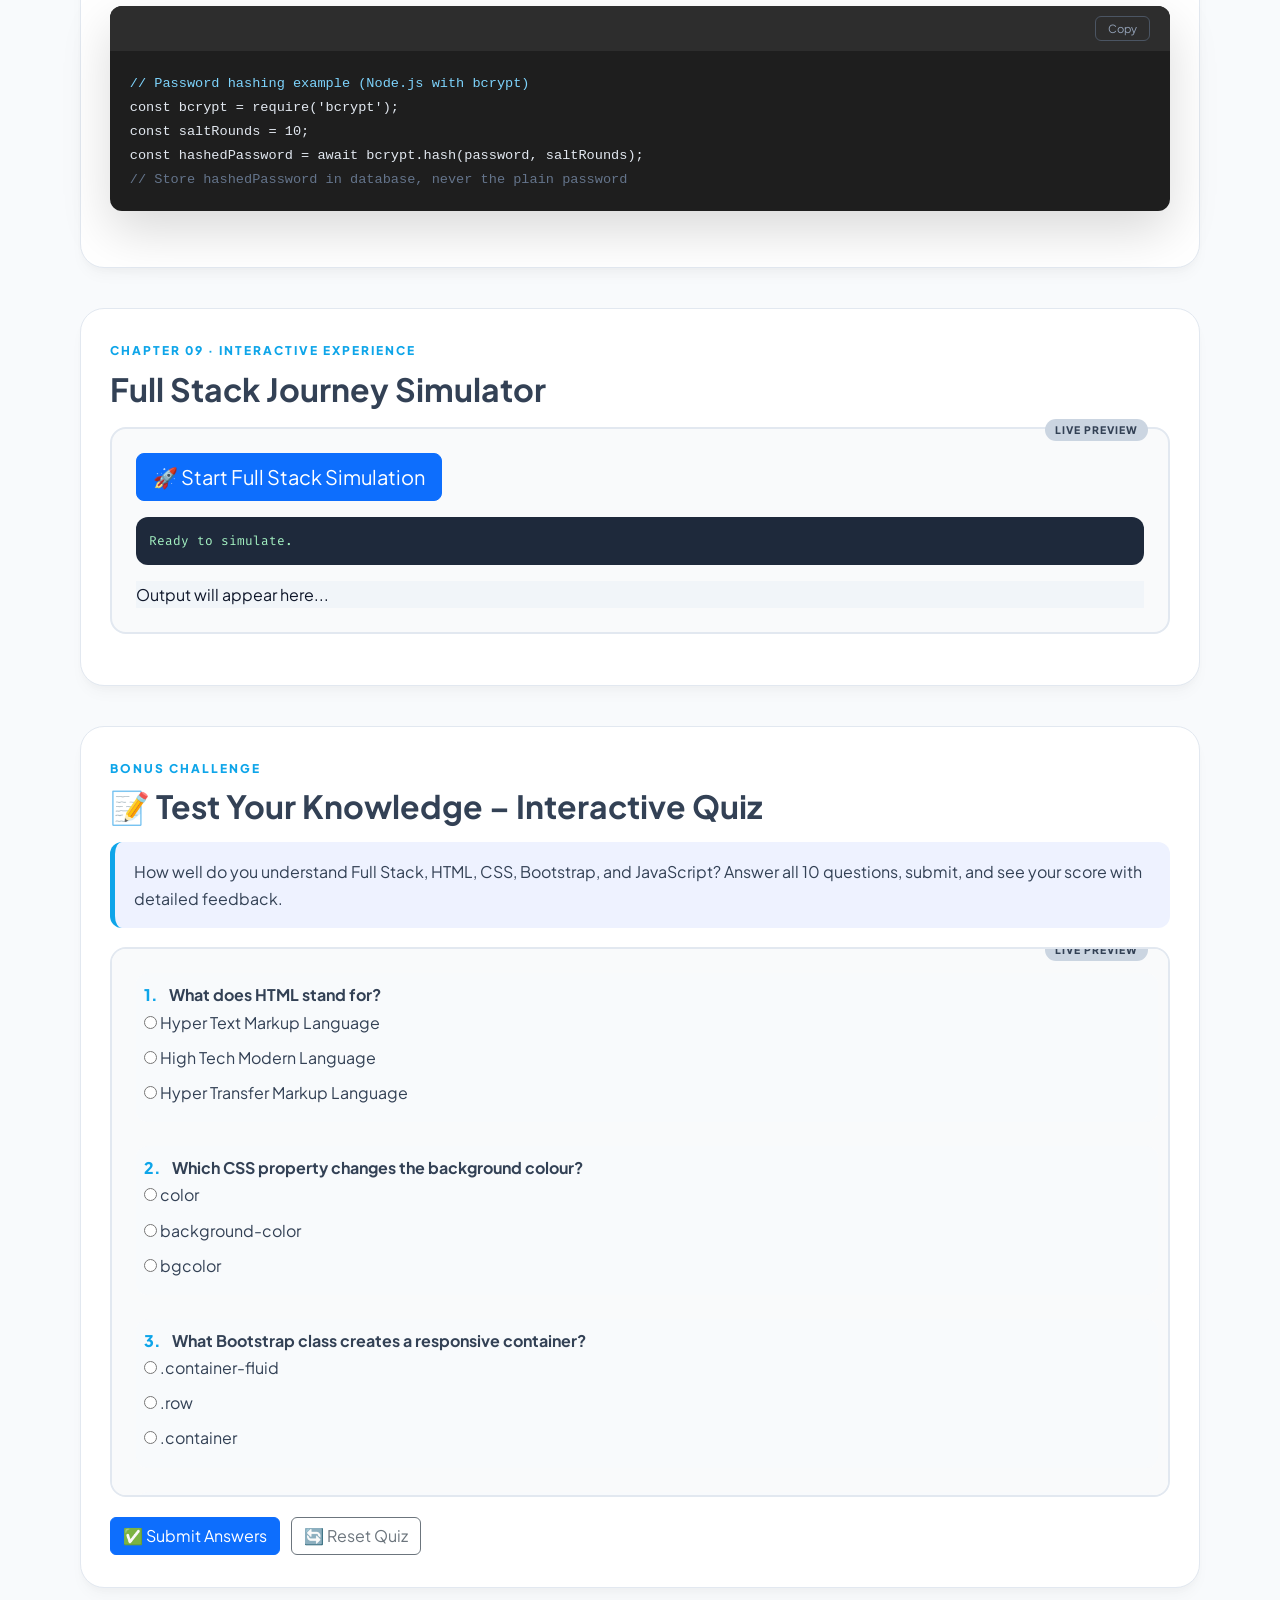
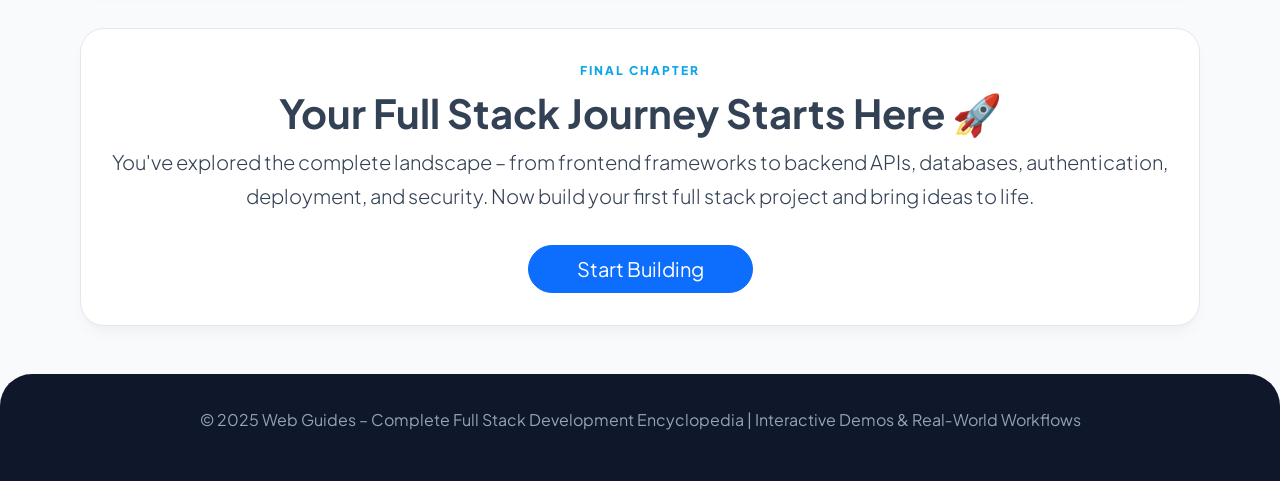
==== commit bdf71140: "Update index.html" ====
--- a/index.html
+++ b/index.html
@@ -37,7 +37,6 @@
         .container {
             padding-left: 10px !important;
             padding-right: 10px !important;
-            max-width: 1200px;
         }
 
         /* Navbar */
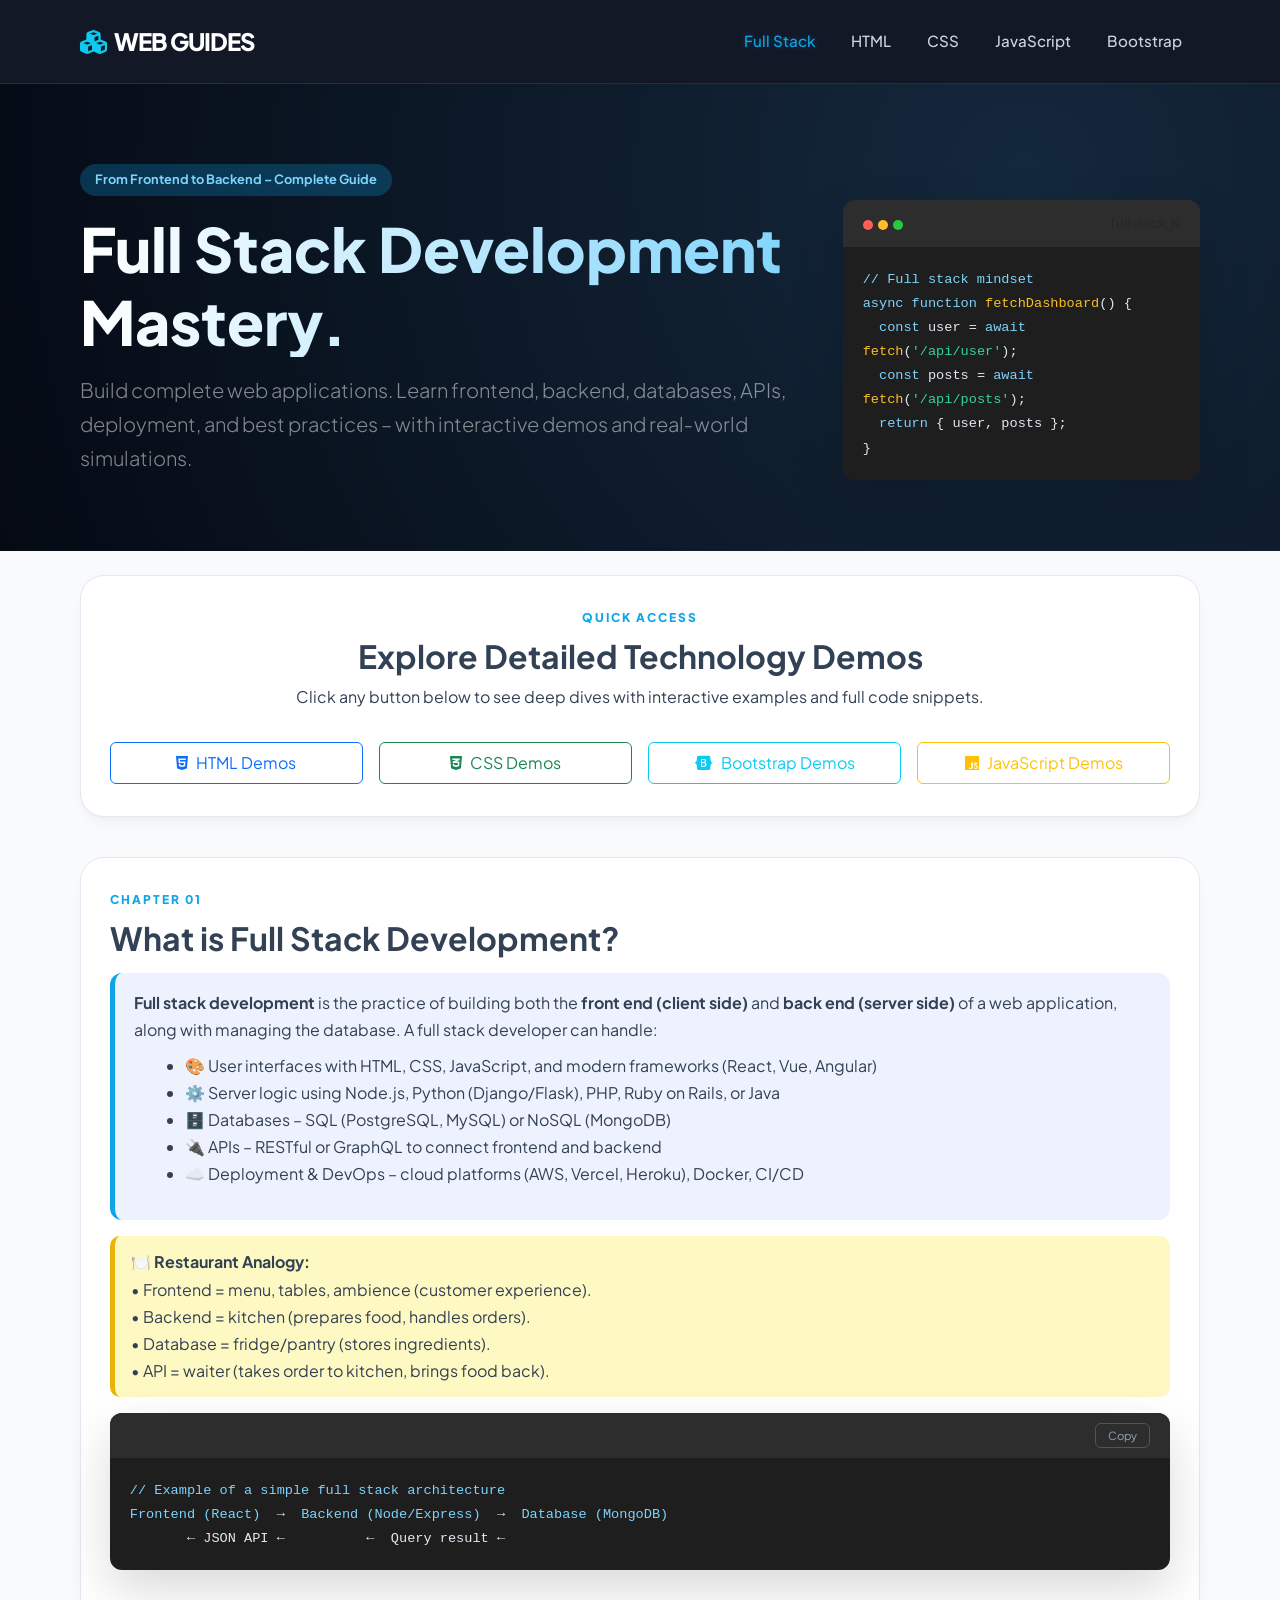
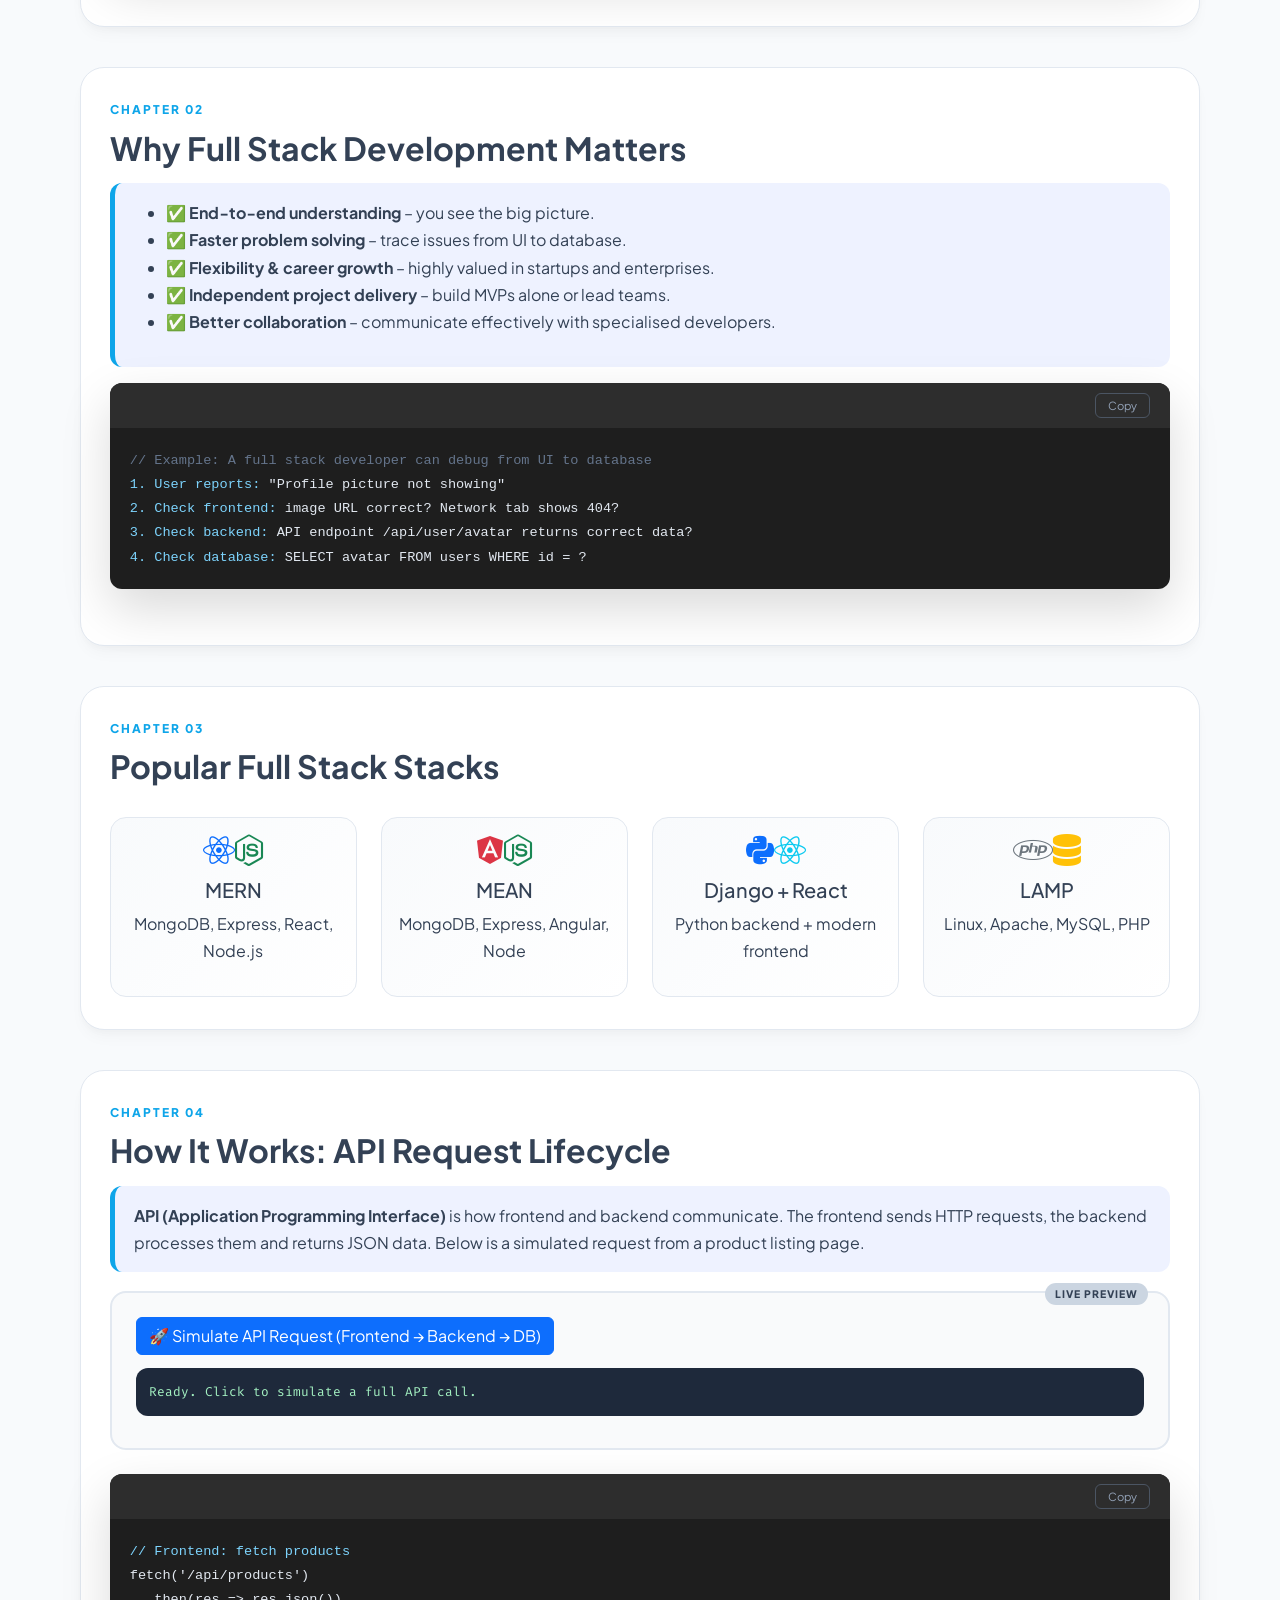
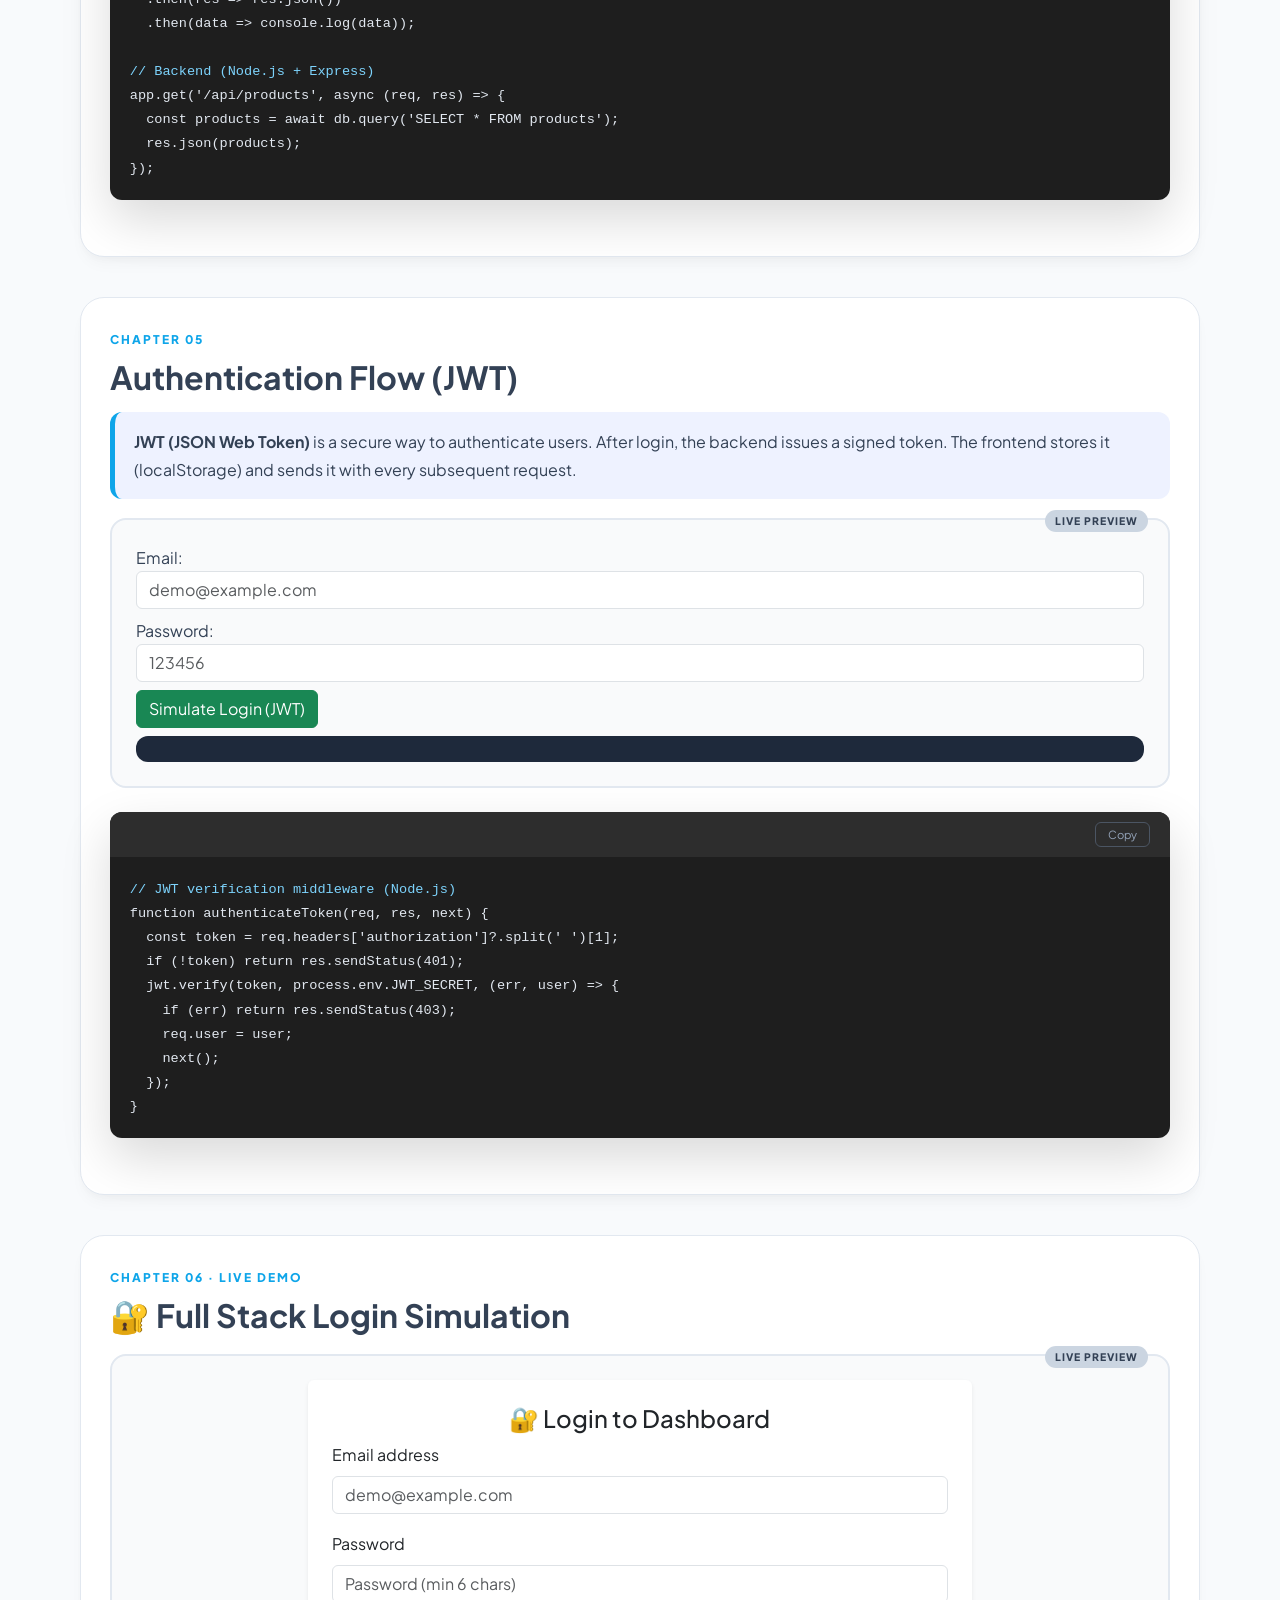
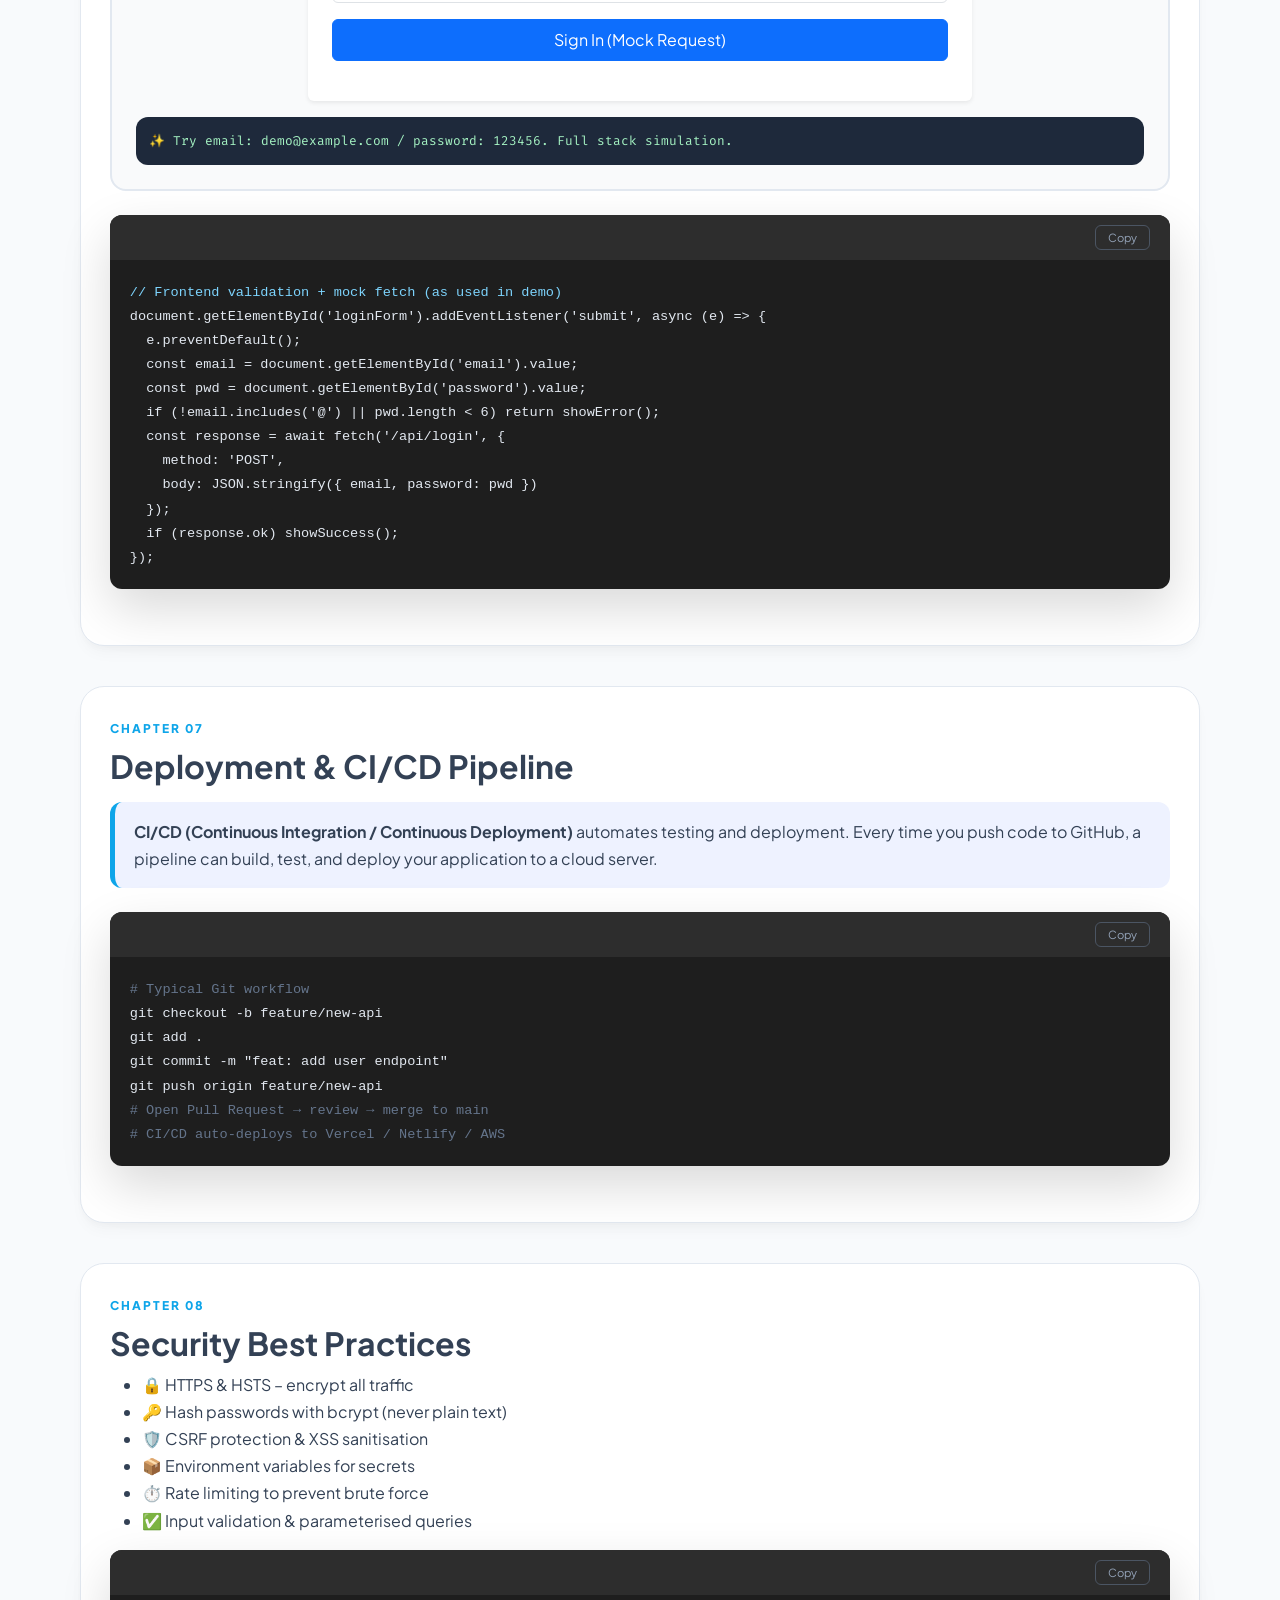
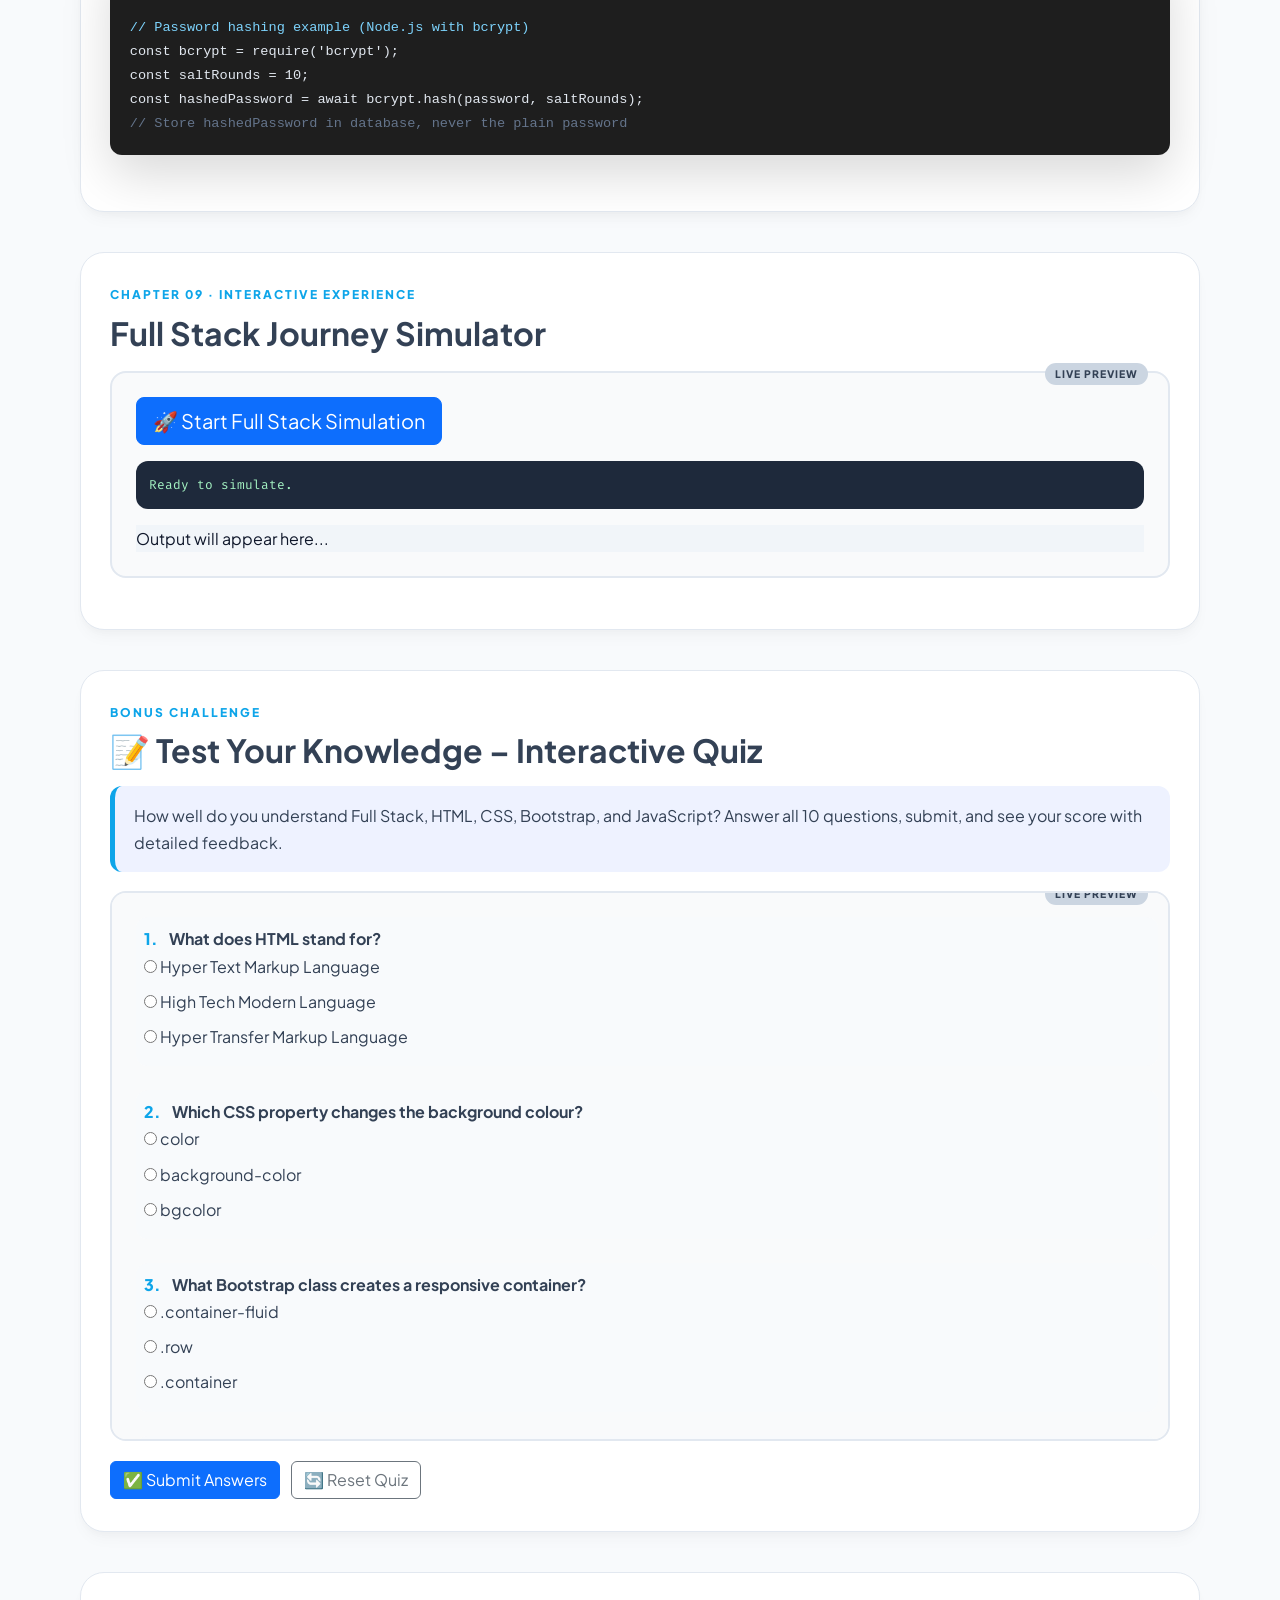
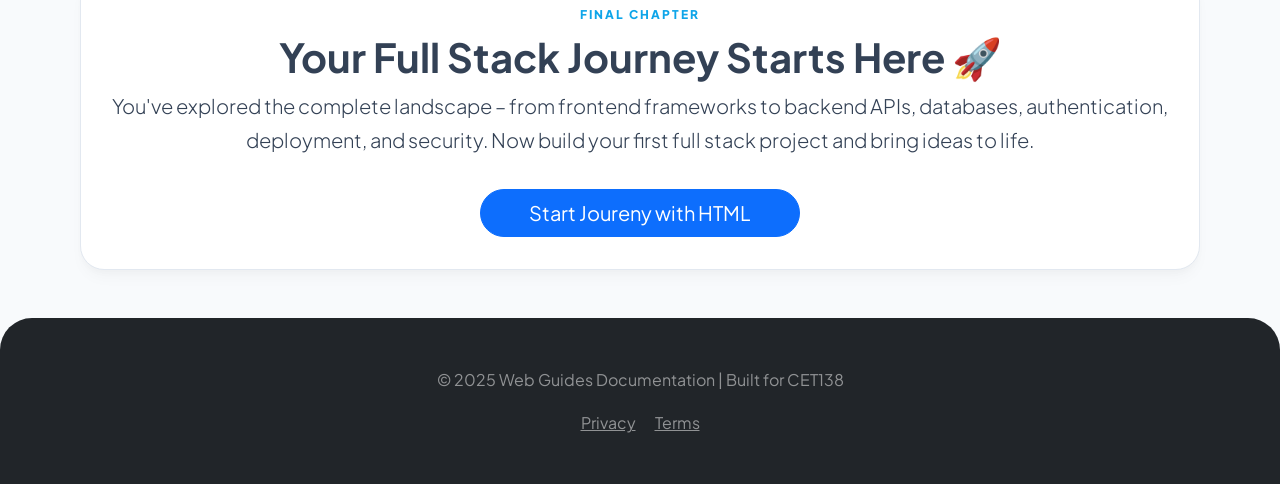
==== commit e9d6437f: "Update index.html" ====
--- a/index.html
+++ b/index.html
@@ -246,10 +246,10 @@
                 <span class="hero-tag">From Frontend to Backend – Complete Guide</span>
                 <h1 class="hero-title">Full Stack Development<br>Mastery.</h1>
                 <p class="lead text-white-50 mt-3">Build complete web applications. Learn frontend, backend, databases, APIs, deployment, and best practices – with interactive demos and real‑world simulations.</p>
-                <div class="d-flex gap-3 mt-4">
+                <!-- <div class="d-flex gap-3 mt-4">
                     <a href="#intro" class="btn btn-primary btn-lg px-4 rounded-pill fw-bold">Start Journey</a>
                     <a href="#quizSection" class="btn btn-outline-light btn-lg px-4 rounded-pill fw-bold">Test Your Knowledge</a>
-                </div>
+                </div> -->
             </div>
             <div class="col-lg-4 d-none d-lg-block">
                 <div class="code-window mb-0">
@@ -521,12 +521,18 @@
         <span class="chapter-badge">Final Chapter</span>
         <h2 class="fw-bold display-6">Your Full Stack Journey Starts Here 🚀</h2>
         <p class="lead">You've explored the complete landscape – from frontend frameworks to backend APIs, databases, authentication, deployment, and security. Now build your first full stack project and bring ideas to life.</p>
-        <a href="#" class="btn btn-primary btn-lg rounded-pill px-5 mt-3">Start Building</a>
+        <a href="./ePortfolio/html.html" class="btn btn-primary btn-lg rounded-pill px-5 mt-3">Start Joureny with HTML</a>
     </section>
 </div>
 
-<footer>
-    <p>© 2025 Web Guides – Complete Full Stack Development Encyclopedia | Interactive Demos & Real‑World Workflows</p>
+<footer class="bg-dark text-white-50 py-5 mt-5 text-center">
+    <div class="container">
+        <p class="mb-0">© 2025 Web Guides Documentation | Built for CET138</p>
+        <div class="mt-3">
+            <a href="#" class="text-white-50 me-3">Privacy</a>
+            <a href="#" class="text-white-50">Terms</a>
+        </div>
+    </div>
 </footer>
 
 <script src="https://cdn.jsdelivr.net/npm/bootstrap@5.3.0/dist/js/bootstrap.bundle.min.js"></script>
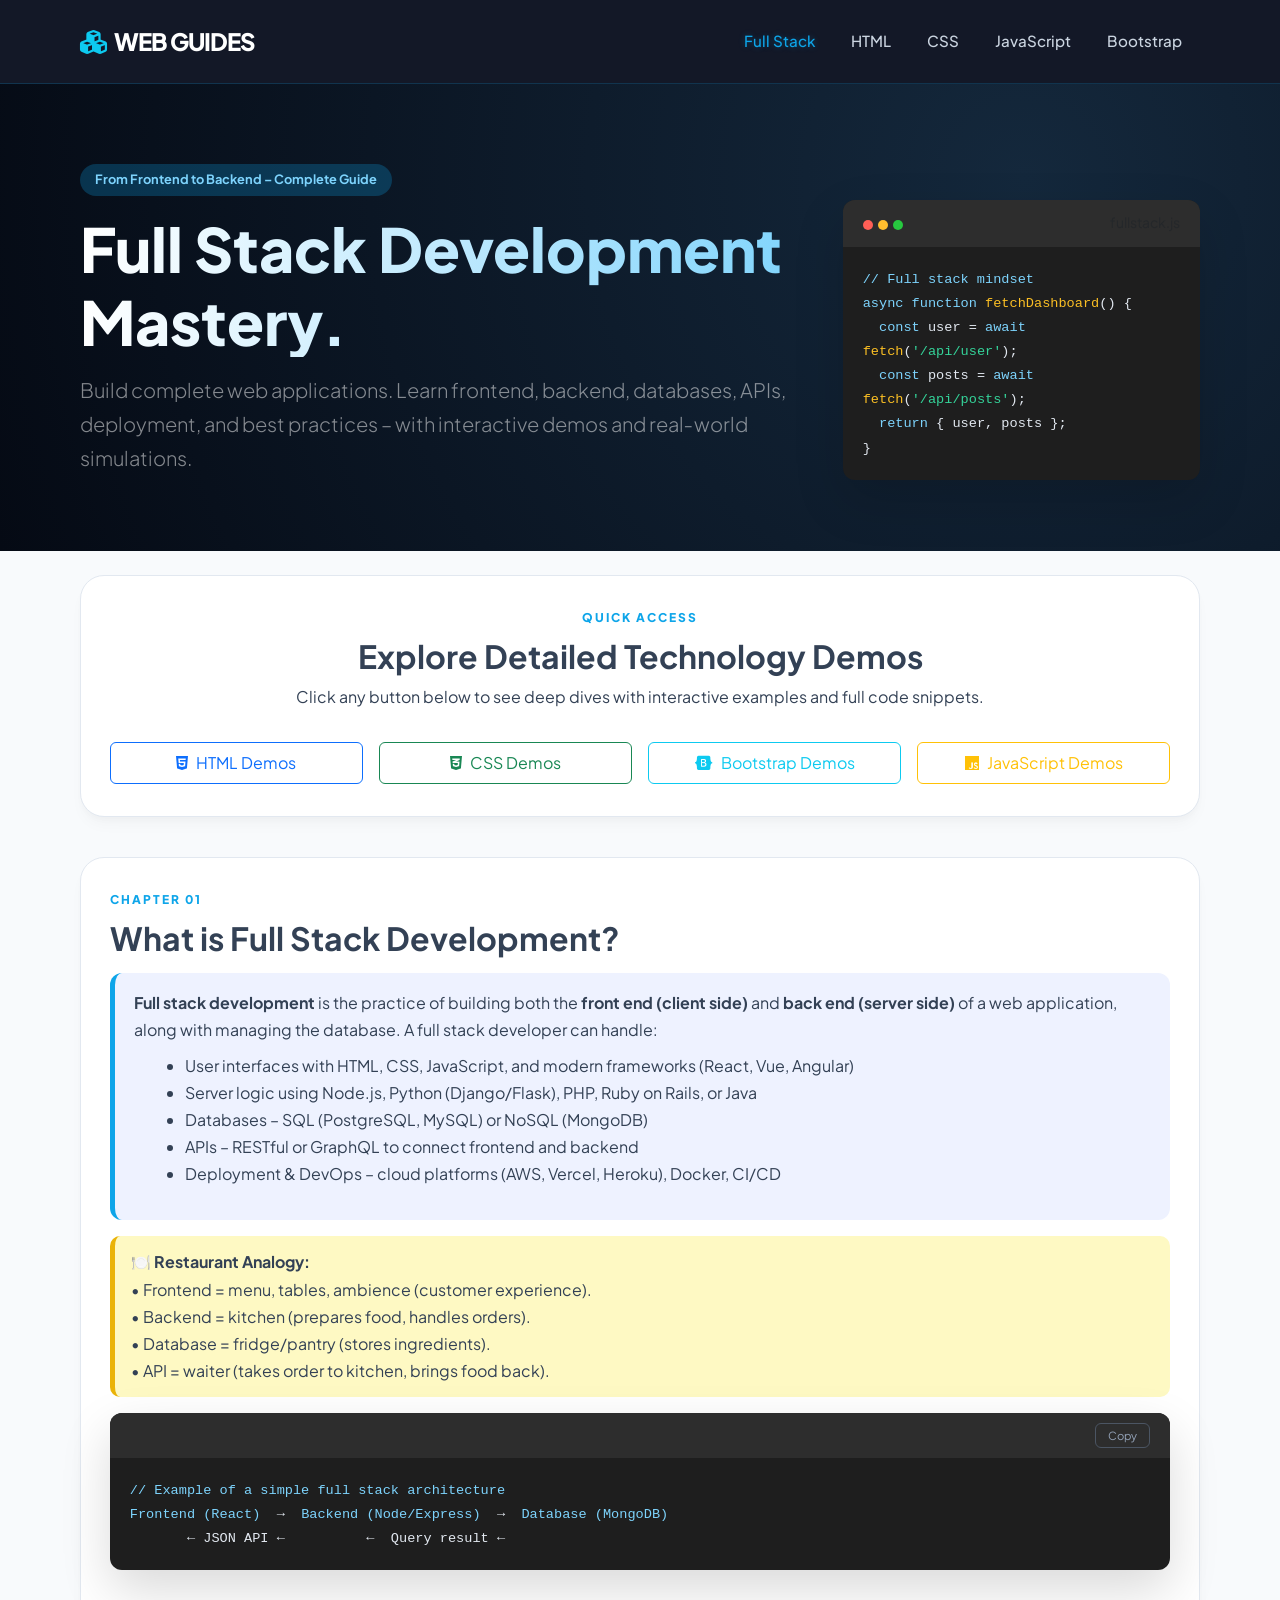
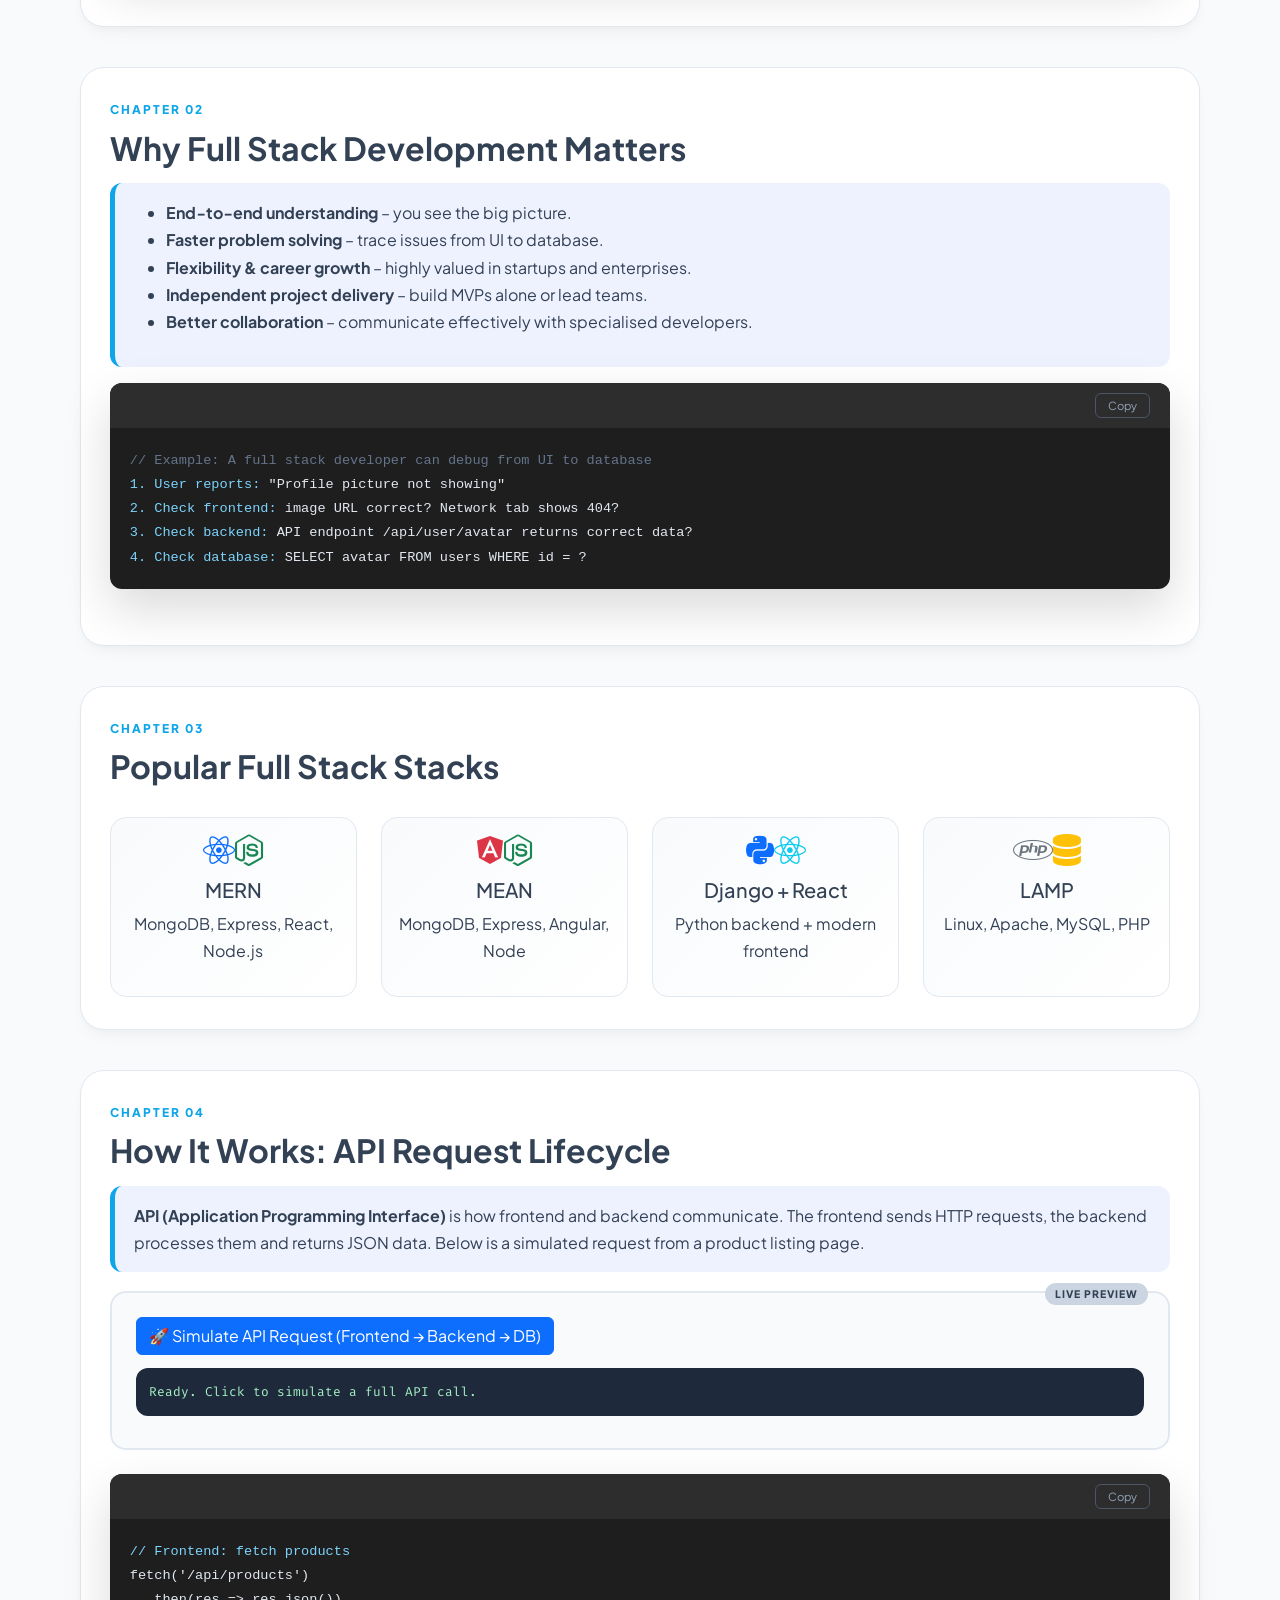
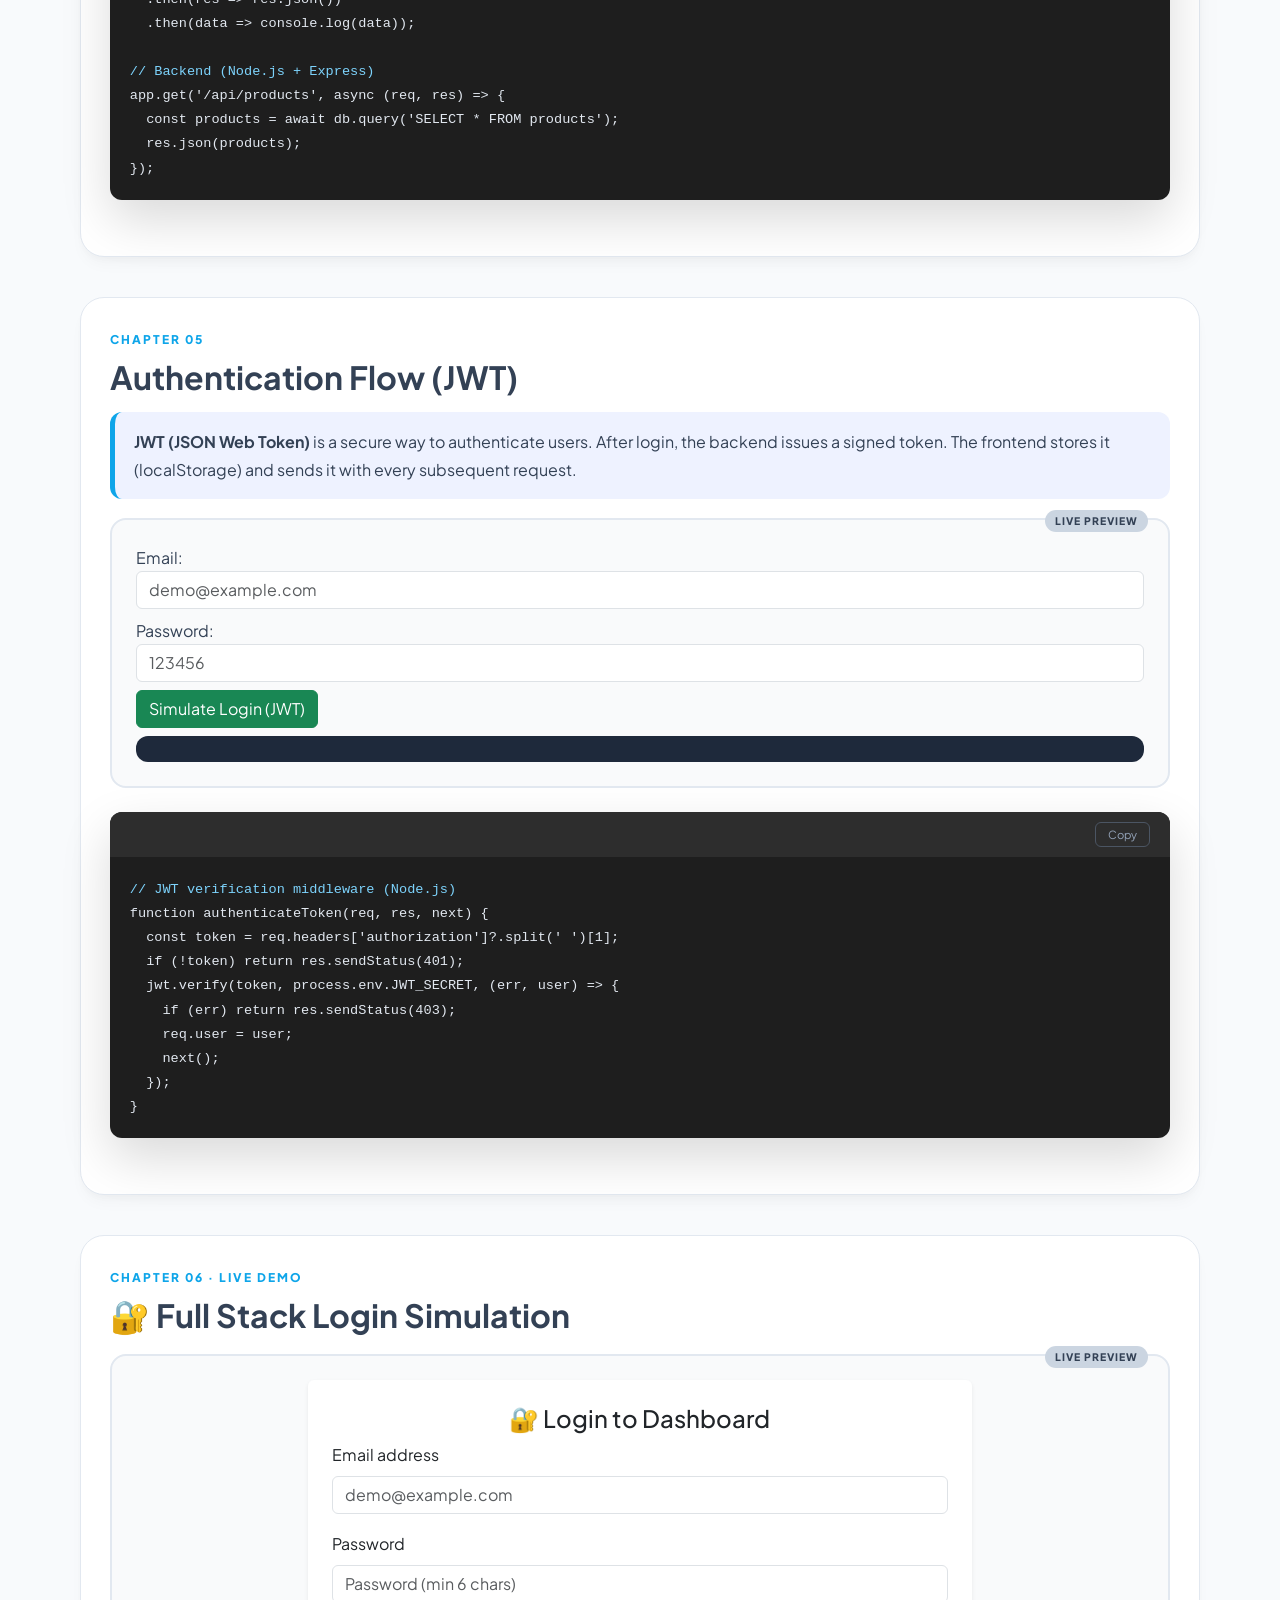
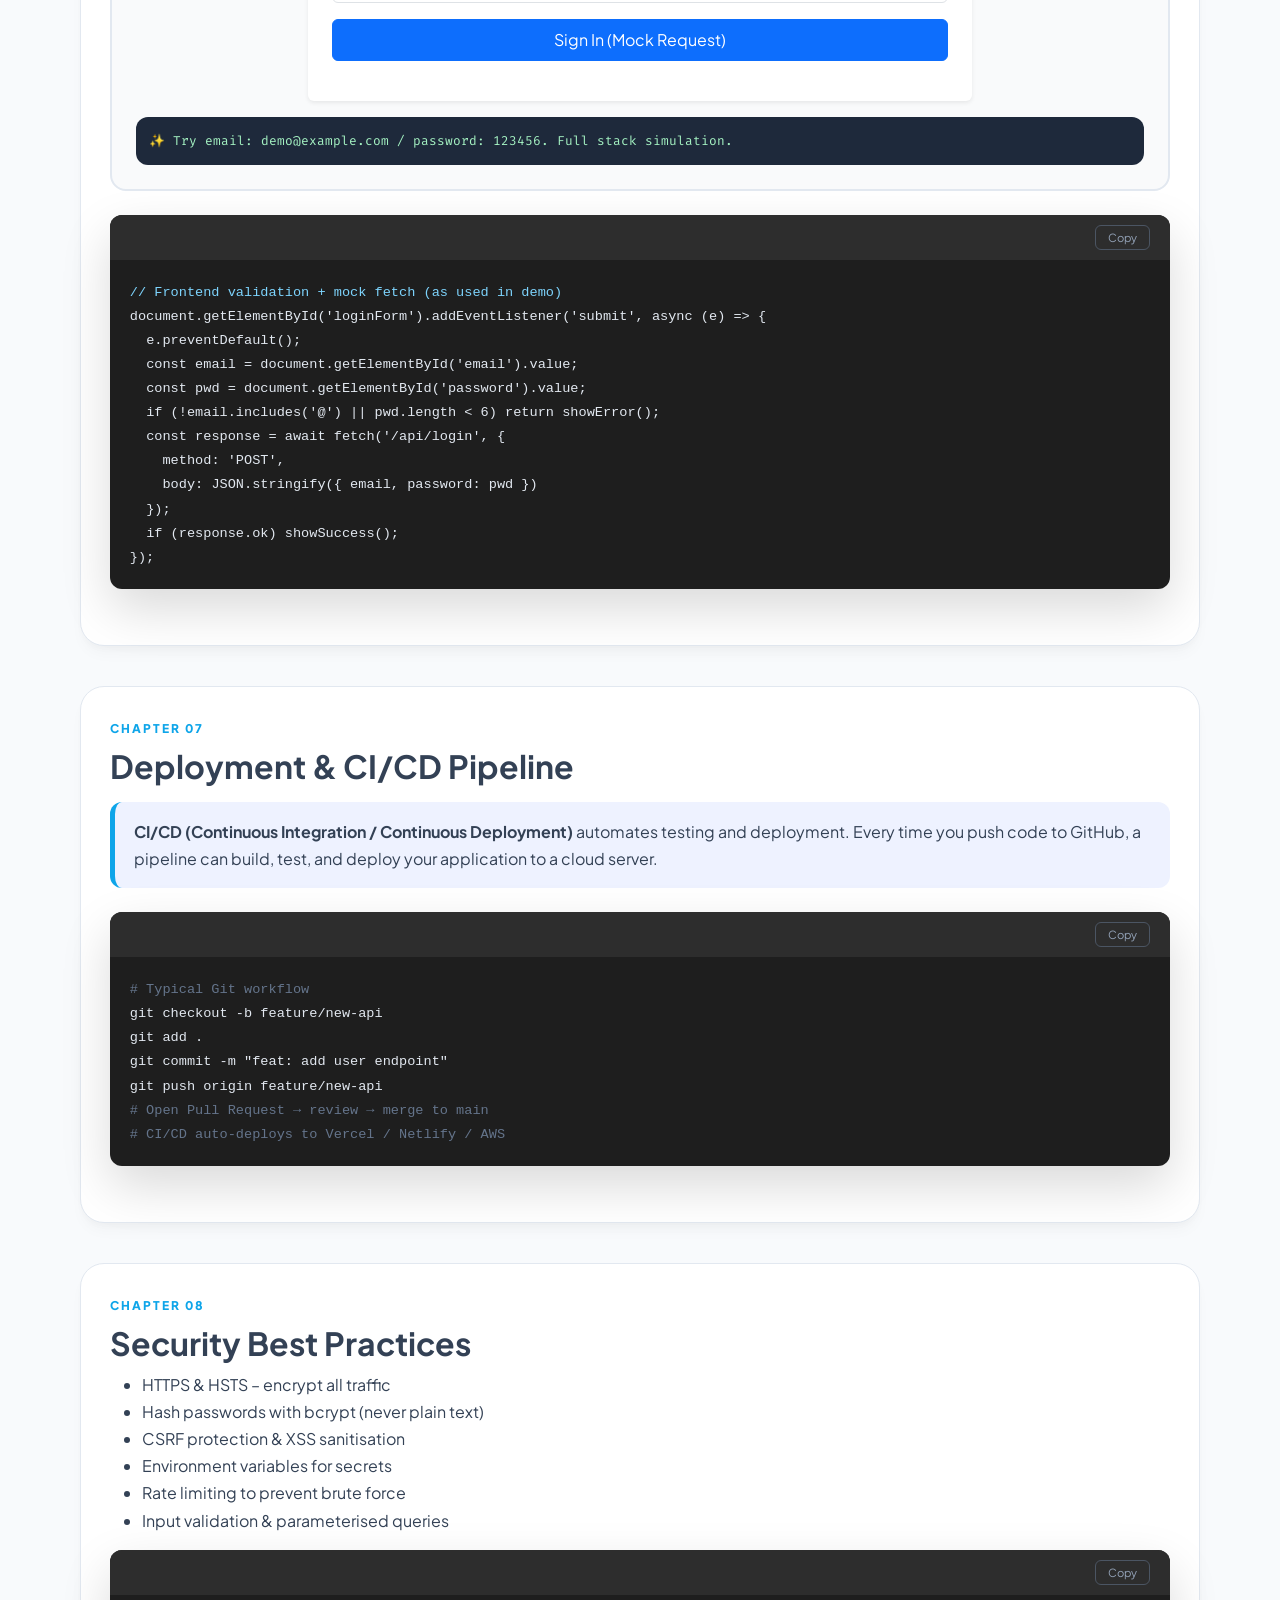
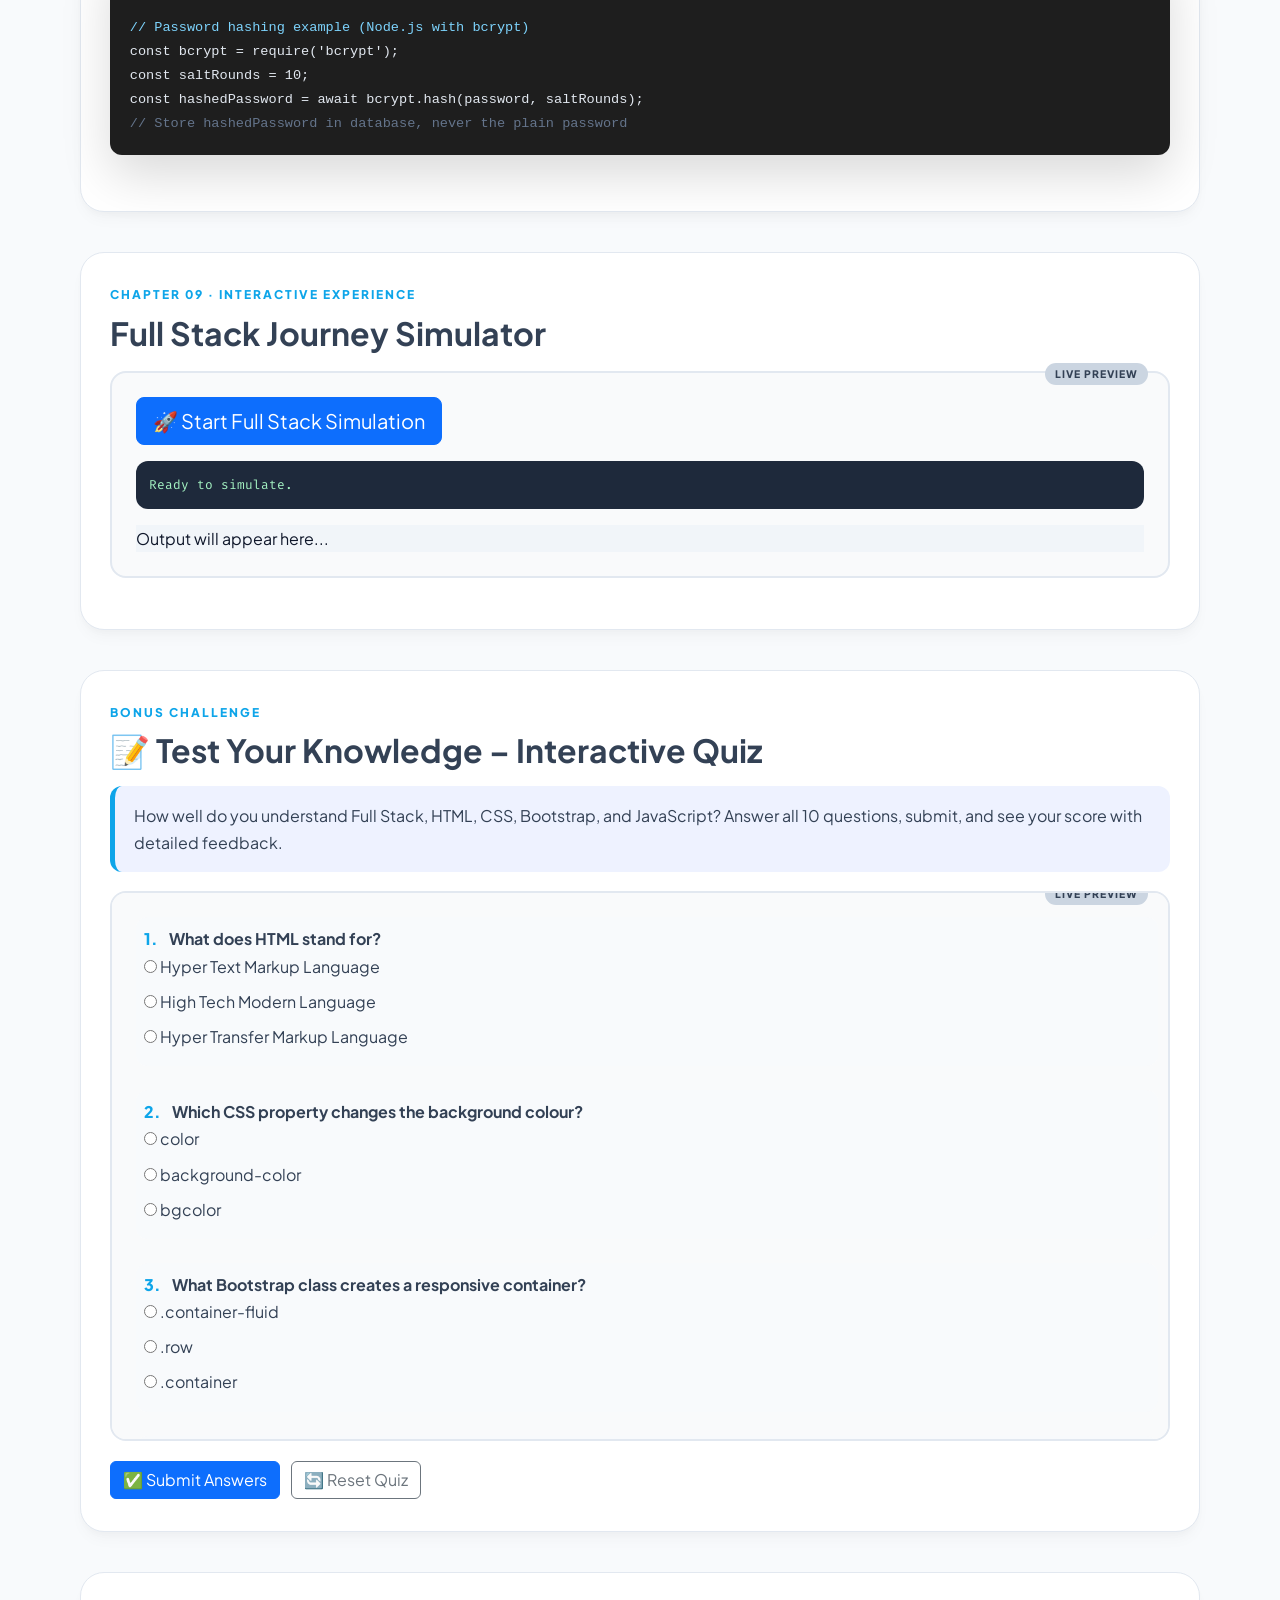
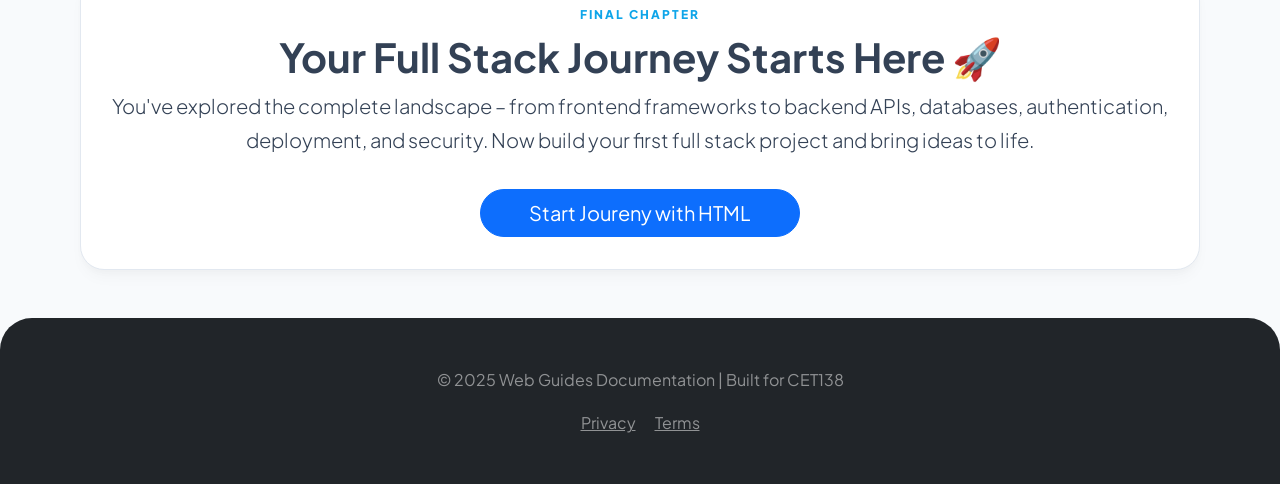
==== commit dde80612: "Update index.html" ====
--- a/index.html
+++ b/index.html
@@ -290,11 +290,11 @@
         <div class="explanation">
             <strong>Full stack development</strong> is the practice of building both the <strong>front end (client side)</strong> and <strong>back end (server side)</strong> of a web application, along with managing the database. A full stack developer can handle:
             <ul class="mt-2" style="margin-left: 1.2rem;">
-                <li>🎨 User interfaces with HTML, CSS, JavaScript, and modern frameworks (React, Vue, Angular)</li>
-                <li>⚙️ Server logic using Node.js, Python (Django/Flask), PHP, Ruby on Rails, or Java</li>
-                <li>🗄️ Databases – SQL (PostgreSQL, MySQL) or NoSQL (MongoDB)</li>
-                <li>🔌 APIs – RESTful or GraphQL to connect frontend and backend</li>
-                <li>☁️ Deployment & DevOps – cloud platforms (AWS, Vercel, Heroku), Docker, CI/CD</li>
+                <li>User interfaces with HTML, CSS, JavaScript, and modern frameworks (React, Vue, Angular)</li>
+                <li>Server logic using Node.js, Python (Django/Flask), PHP, Ruby on Rails, or Java</li>
+                <li>Databases – SQL (PostgreSQL, MySQL) or NoSQL (MongoDB)</li>
+                <li>APIs – RESTful or GraphQL to connect frontend and backend</li>
+                <li>Deployment & DevOps – cloud platforms (AWS, Vercel, Heroku), Docker, CI/CD</li>
             </ul>
         </div>
         <div class="tip">
@@ -318,11 +318,11 @@
         <h2 class="fw-bold">Why Full Stack Development Matters</h2>
         <div class="explanation">
             <ul>
-                <li>✅ <strong>End‑to‑end understanding</strong> – you see the big picture.</li>
-                <li>✅ <strong>Faster problem solving</strong> – trace issues from UI to database.</li>
-                <li>✅ <strong>Flexibility & career growth</strong> – highly valued in startups and enterprises.</li>
-                <li>✅ <strong>Independent project delivery</strong> – build MVPs alone or lead teams.</li>
-                <li>✅ <strong>Better collaboration</strong> – communicate effectively with specialised developers.</li>
+                <li><strong>End‑to‑end understanding</strong> – you see the big picture.</li>
+                <li><strong>Faster problem solving</strong> – trace issues from UI to database.</li>
+                <li><strong>Flexibility & career growth</strong> – highly valued in startups and enterprises.</li>
+                <li><strong>Independent project delivery</strong> – build MVPs alone or lead teams.</li>
+                <li><strong>Better collaboration</strong> – communicate effectively with specialised developers.</li>
             </ul>
         </div>
         <div class="code-window mt-2">
@@ -473,12 +473,12 @@
         <span class="chapter-badge">Chapter 08</span>
         <h2 class="fw-bold">Security Best Practices</h2>
         <ul class="mb-3">
-            <li>🔒 HTTPS & HSTS – encrypt all traffic</li>
-            <li>🔑 Hash passwords with bcrypt (never plain text)</li>
-            <li>🛡️ CSRF protection & XSS sanitisation</li>
-            <li>📦 Environment variables for secrets</li>
-            <li>⏱️ Rate limiting to prevent brute force</li>
-            <li>✅ Input validation & parameterised queries</li>
+            <li>HTTPS & HSTS – encrypt all traffic</li>
+            <li>Hash passwords with bcrypt (never plain text)</li>
+            <li>CSRF protection & XSS sanitisation</li>
+            <li>Environment variables for secrets</li>
+            <li>Rate limiting to prevent brute force</li>
+            <li>Input validation & parameterised queries</li>
         </ul>
         <div class="code-window mt-2">
             <div class="code-header"><div class="mac-dots"></div><button class="btn-copy" onclick="copyCode(this)">Copy</button></div>
@@ -521,7 +521,7 @@
         <span class="chapter-badge">Final Chapter</span>
         <h2 class="fw-bold display-6">Your Full Stack Journey Starts Here 🚀</h2>
         <p class="lead">You've explored the complete landscape – from frontend frameworks to backend APIs, databases, authentication, deployment, and security. Now build your first full stack project and bring ideas to life.</p>
-        <a href="./ePortfolio/html.html" class="btn btn-primary btn-lg rounded-pill px-5 mt-3">Start Joureny with HTML</a>
+        <a href="./html.html" class="btn btn-primary btn-lg rounded-pill px-5 mt-3">Start Joureny with HTML</a>
     </section>
 </div>
 
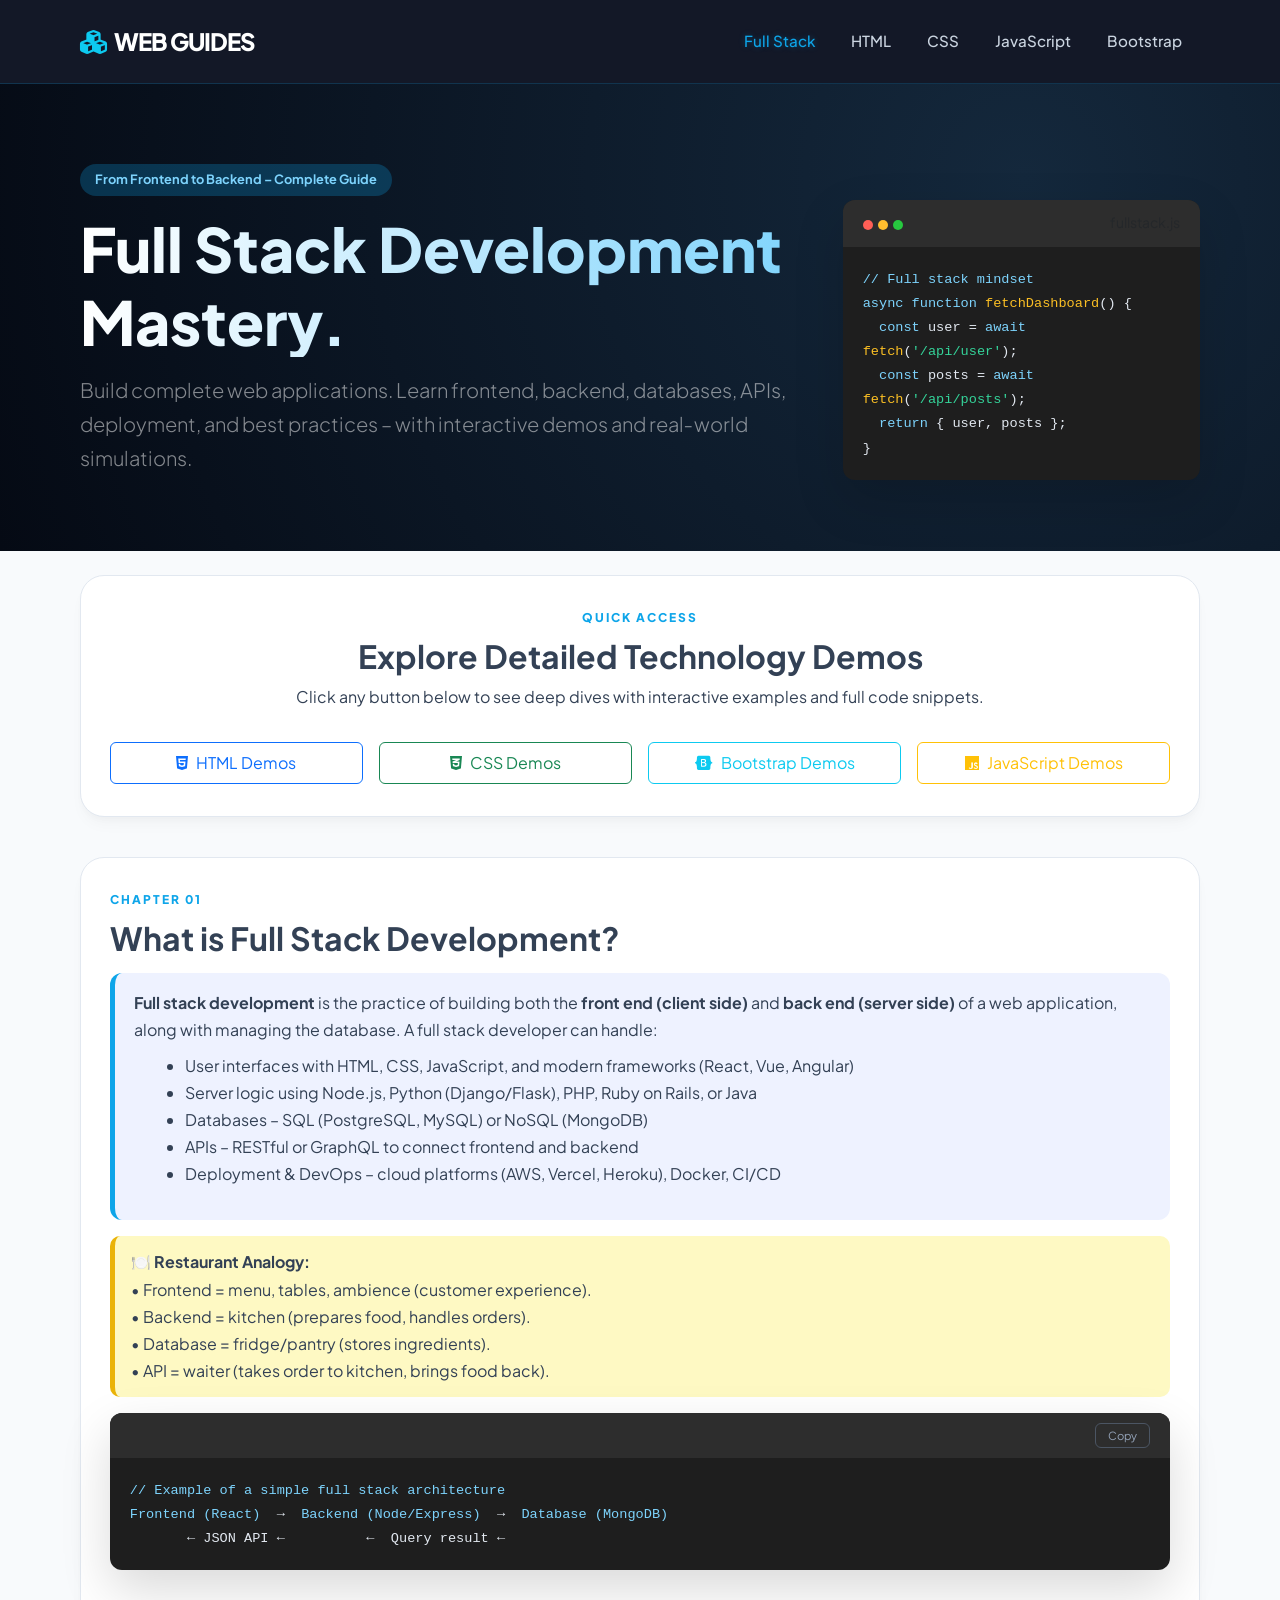
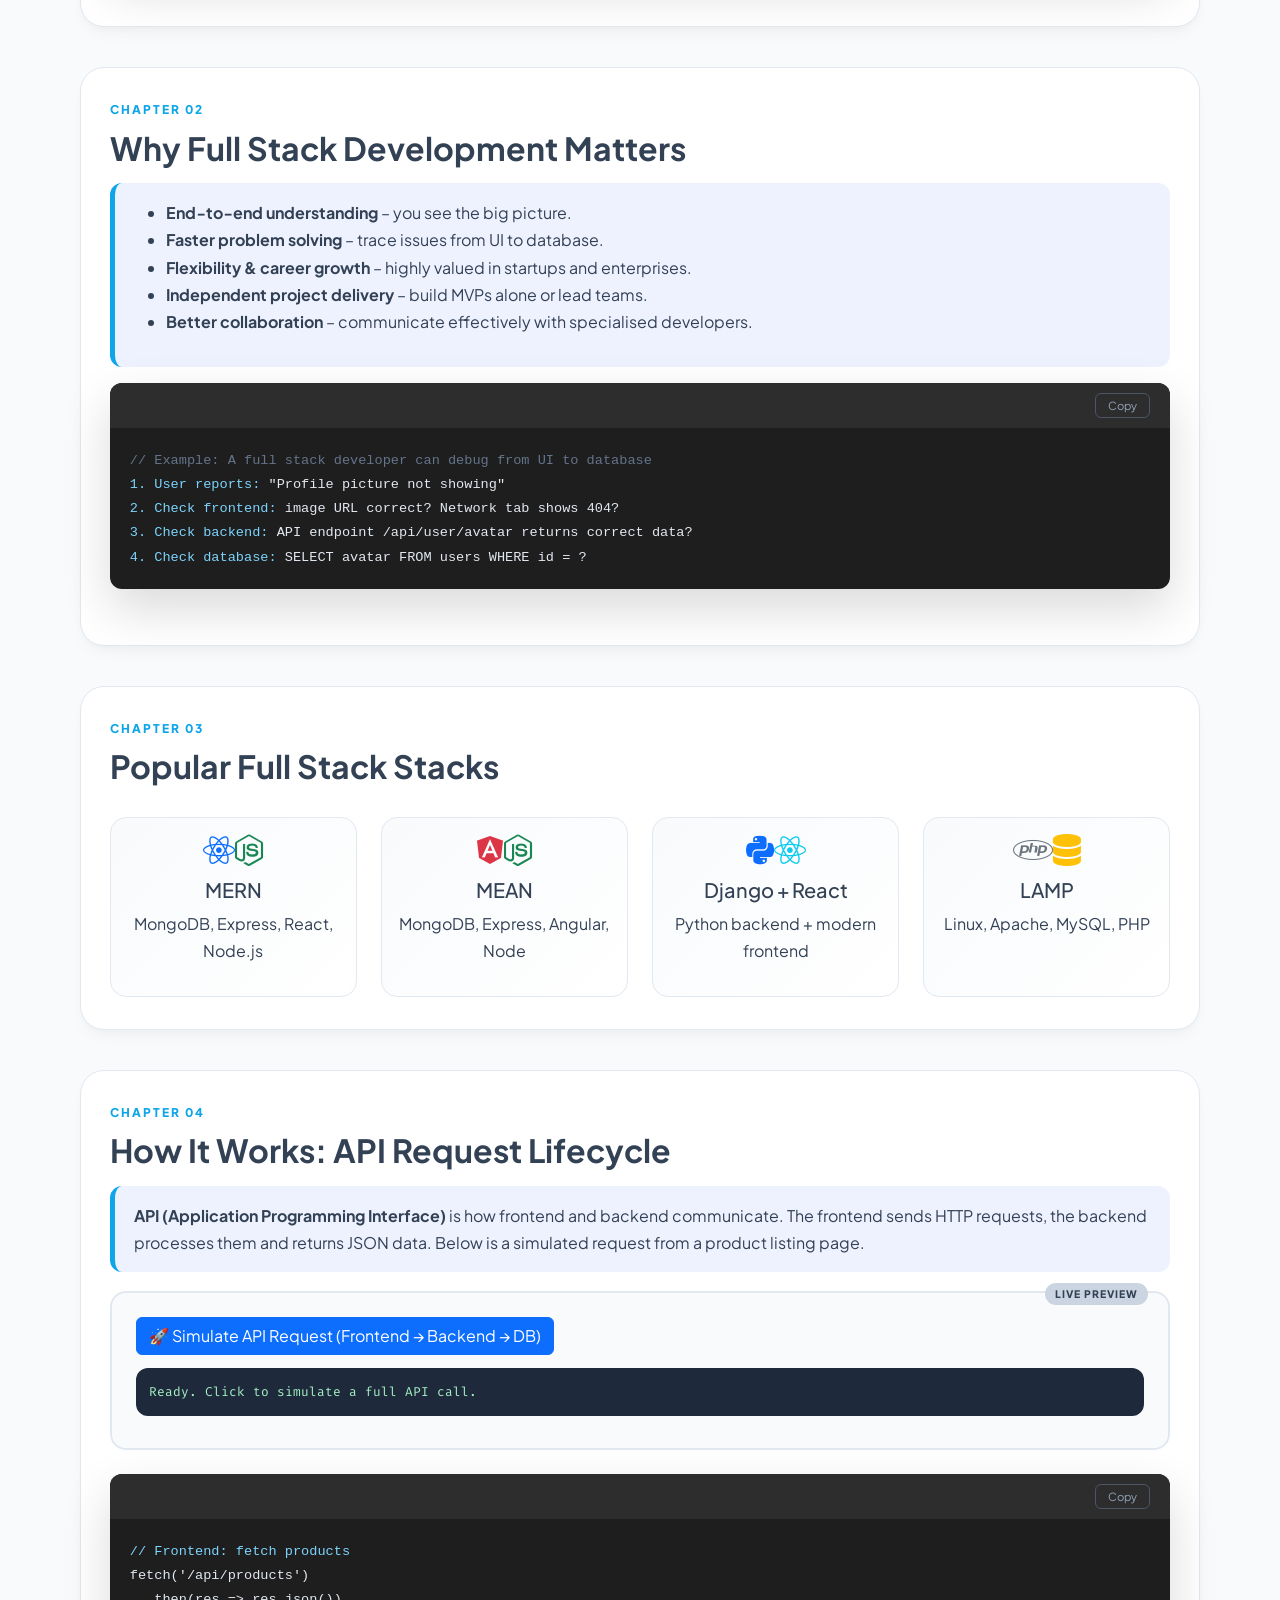
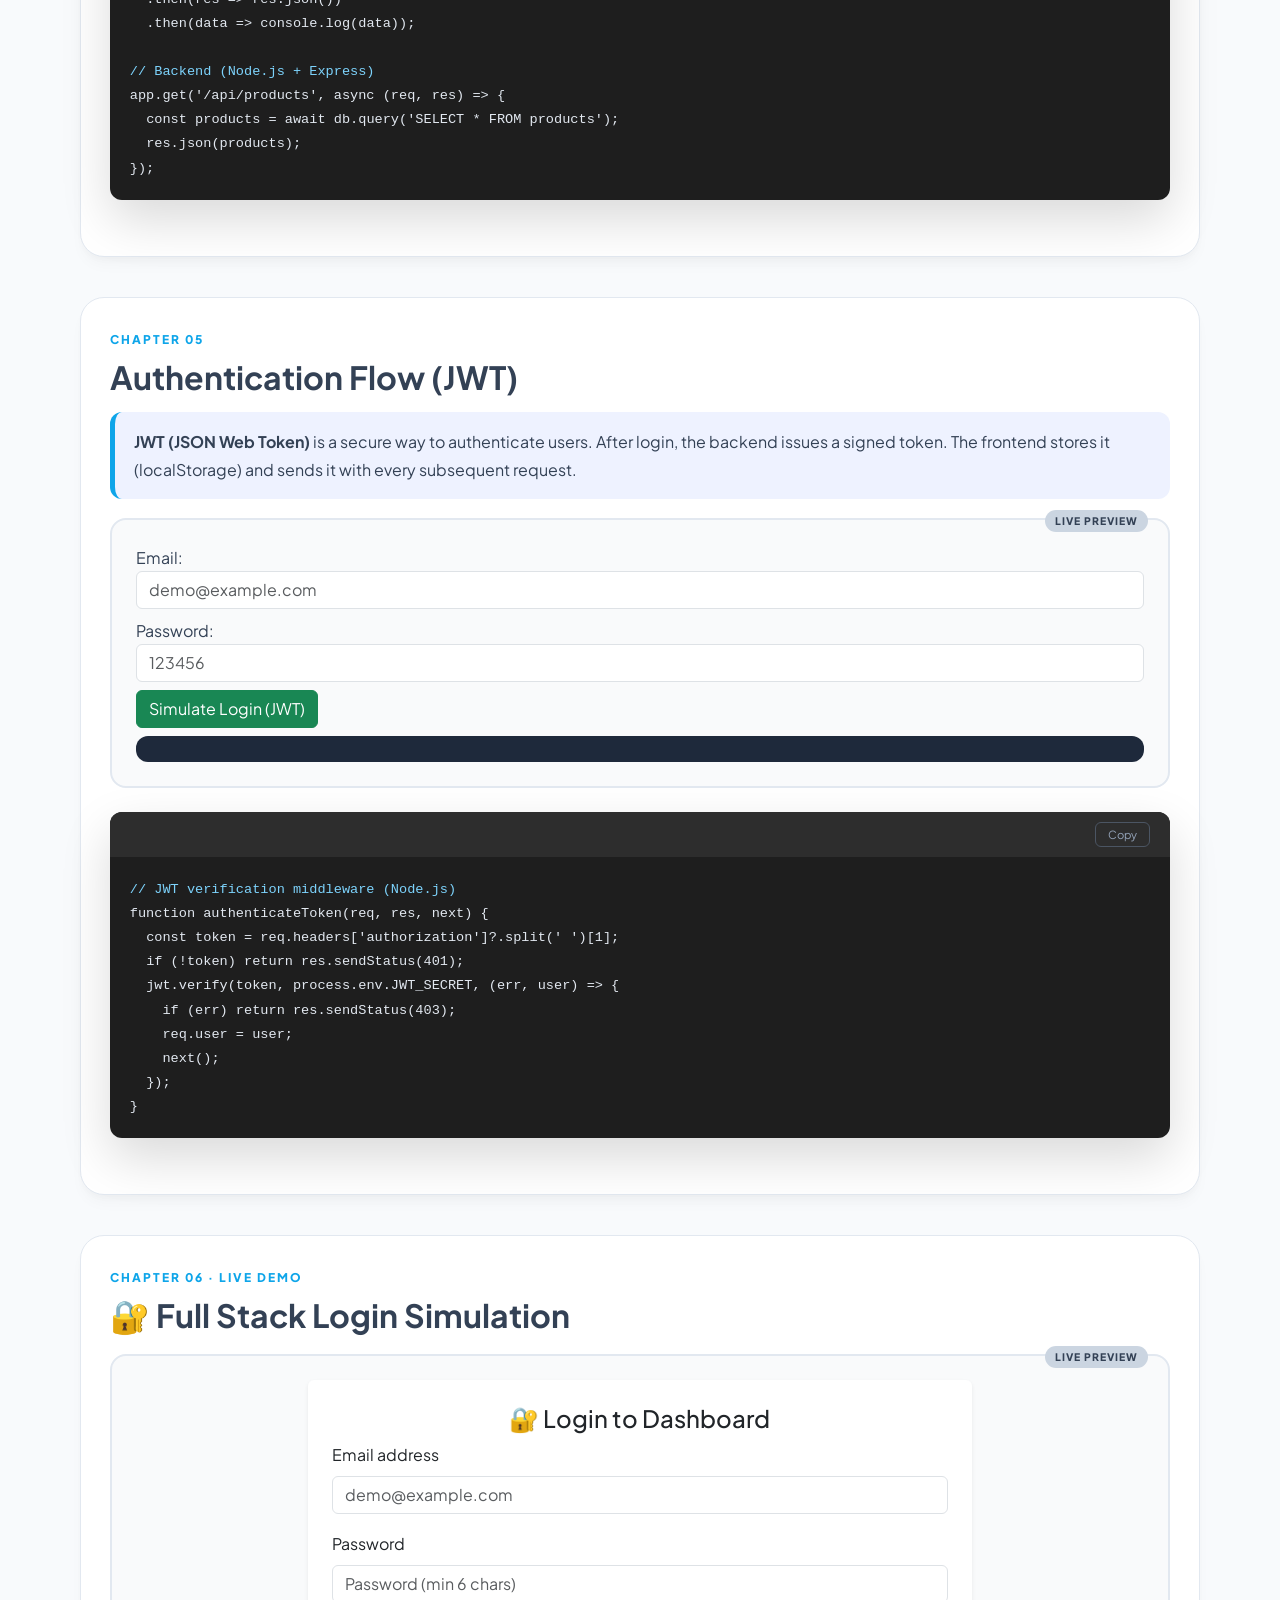
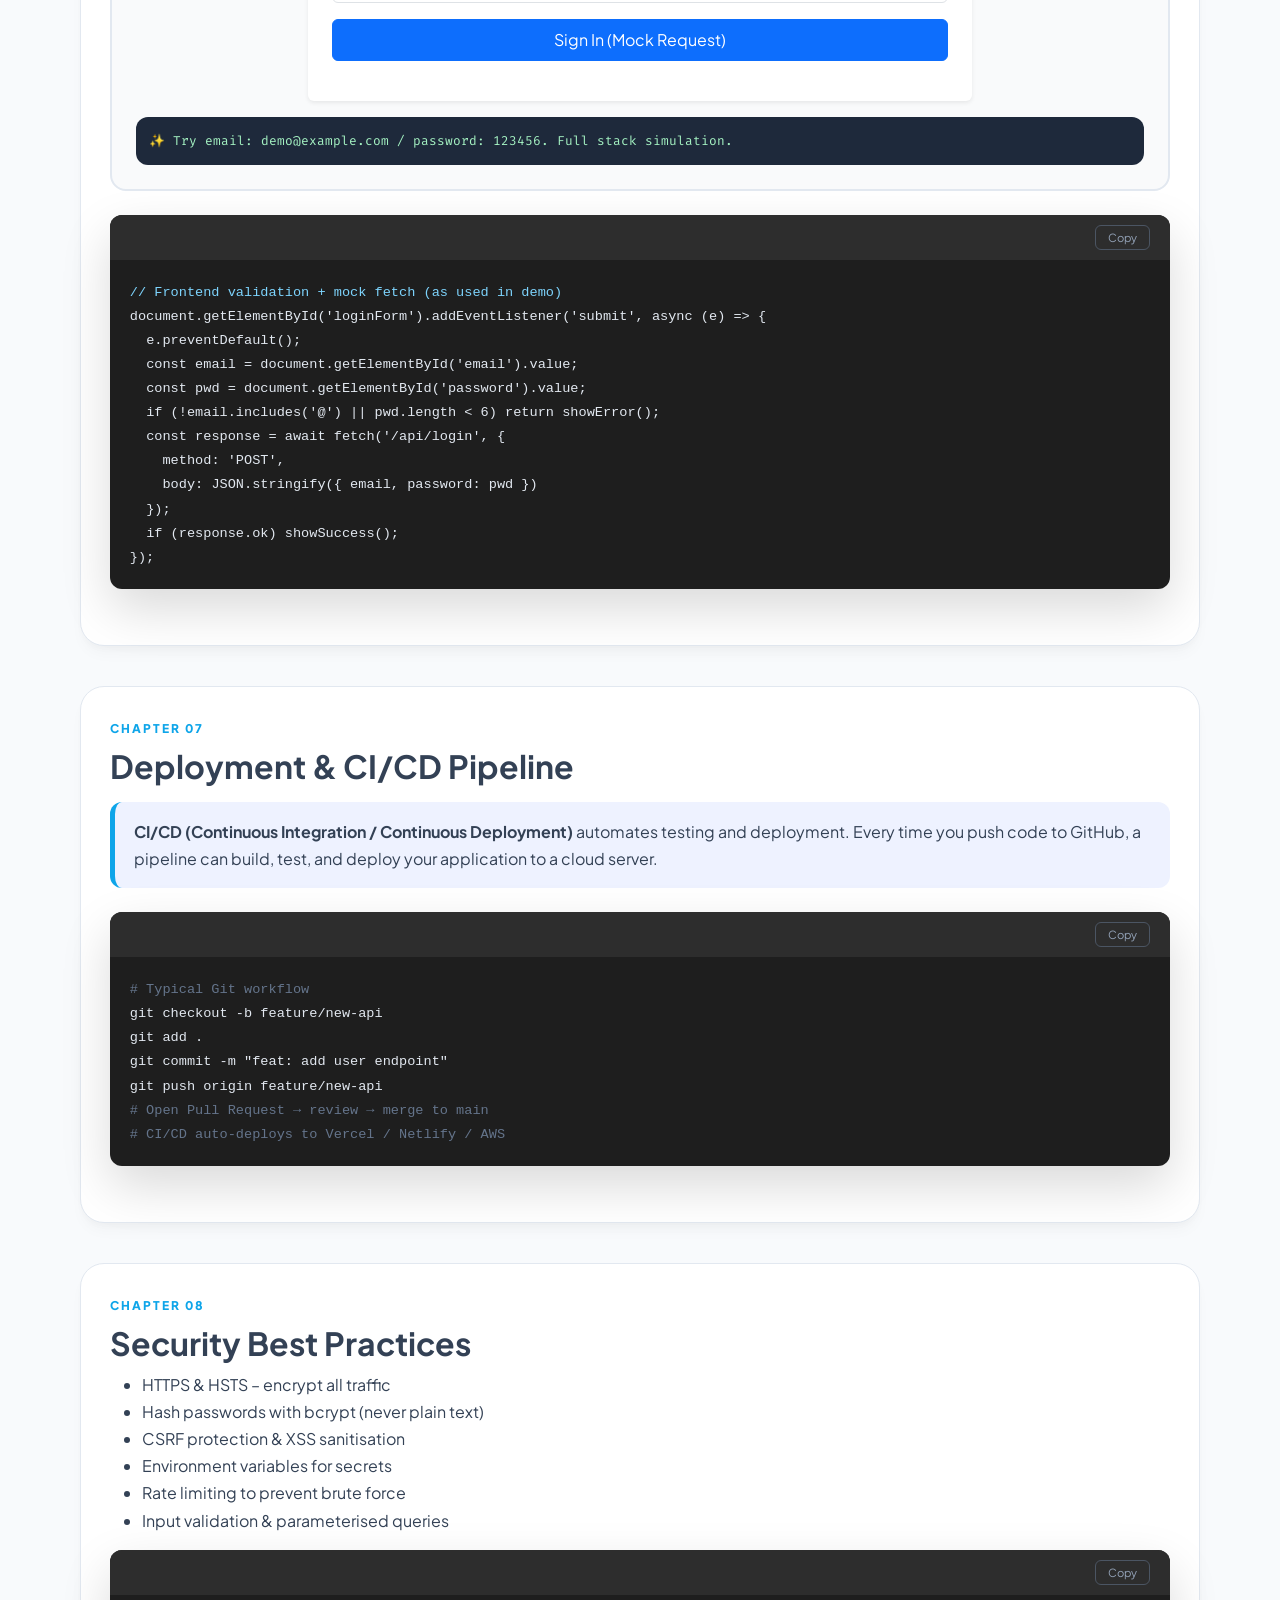
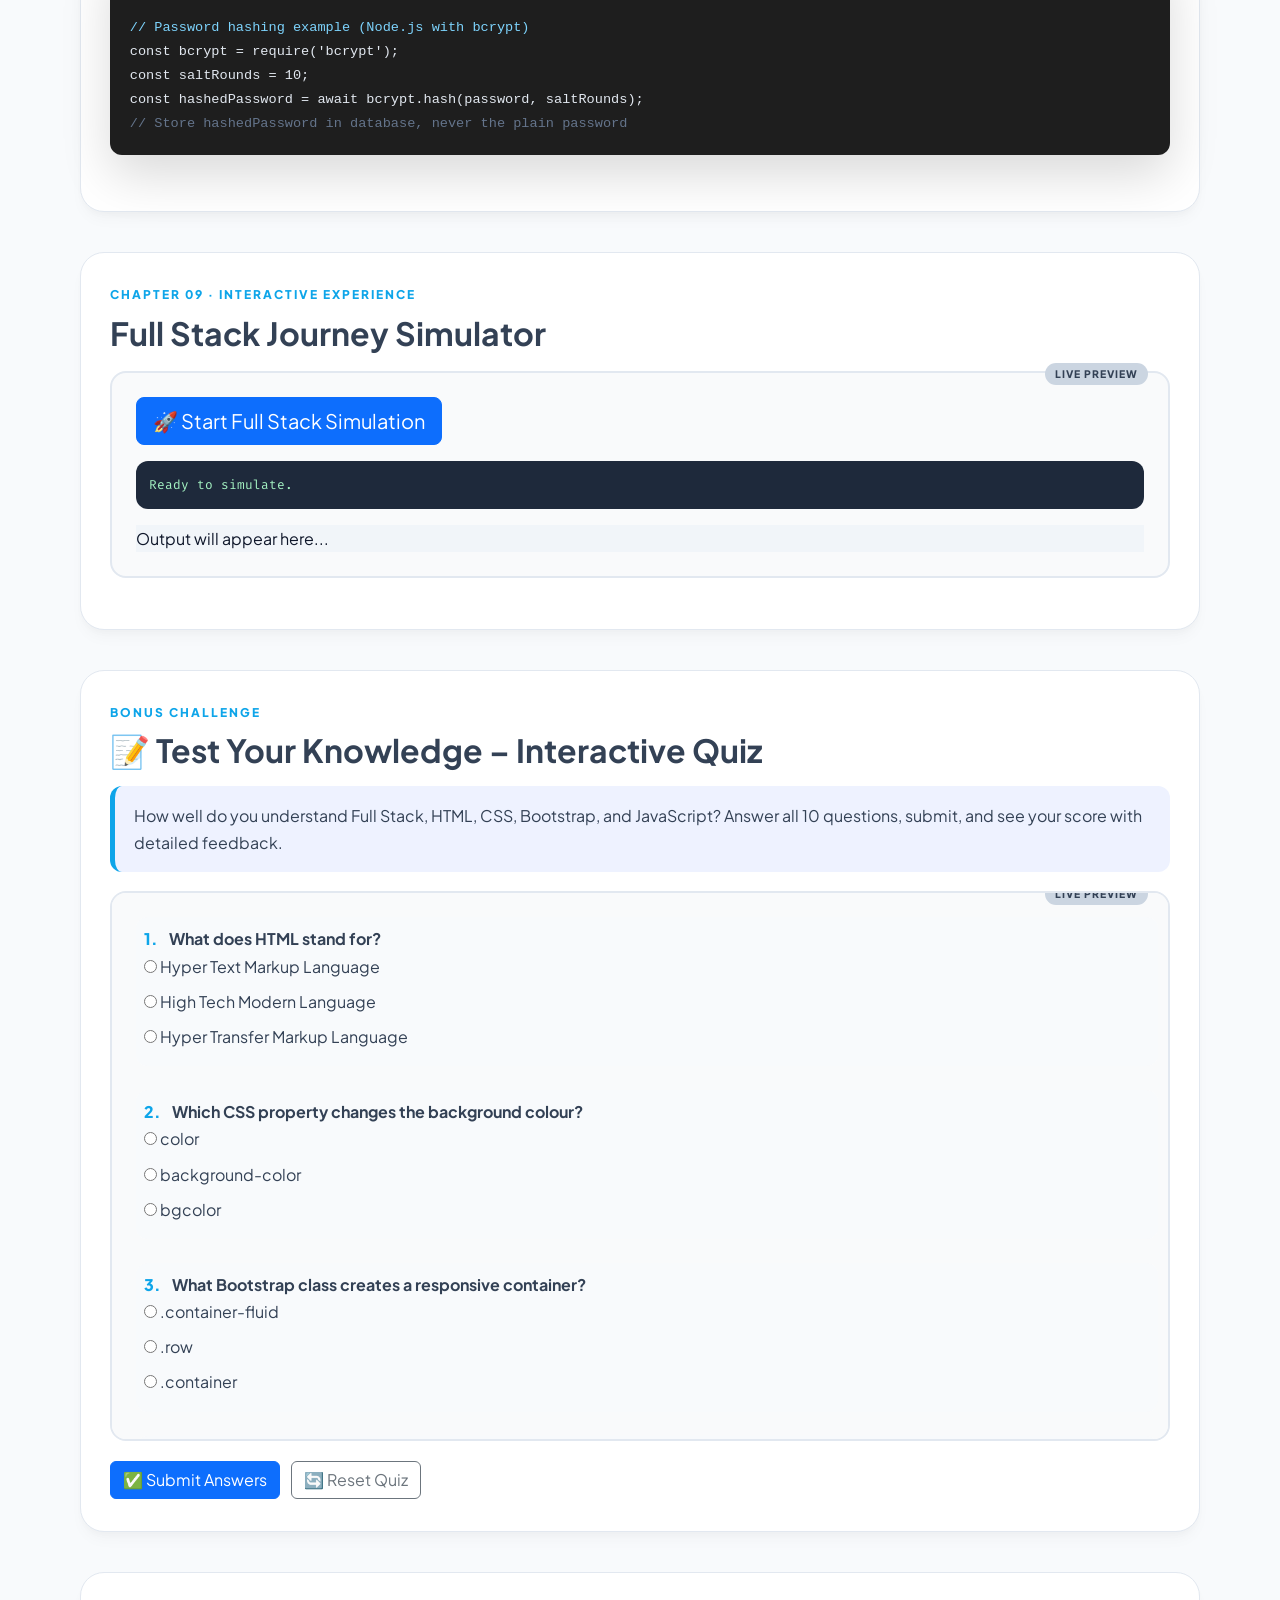
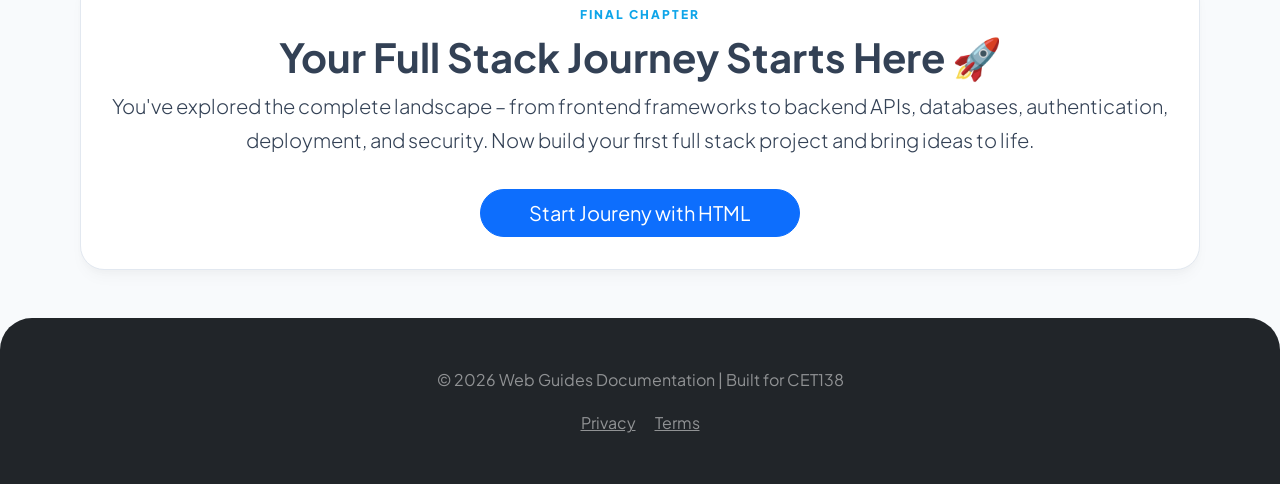
==== commit c9aa9b6a: "Update index.html" ====
--- a/index.html
+++ b/index.html
@@ -527,7 +527,7 @@
 
 <footer class="bg-dark text-white-50 py-5 mt-5 text-center">
     <div class="container">
-        <p class="mb-0">© 2025 Web Guides Documentation | Built for CET138</p>
+        <p class="mb-0">© 2026 Web Guides Documentation | Built for CET138</p>
         <div class="mt-3">
             <a href="#" class="text-white-50 me-3">Privacy</a>
             <a href="#" class="text-white-50">Terms</a>
